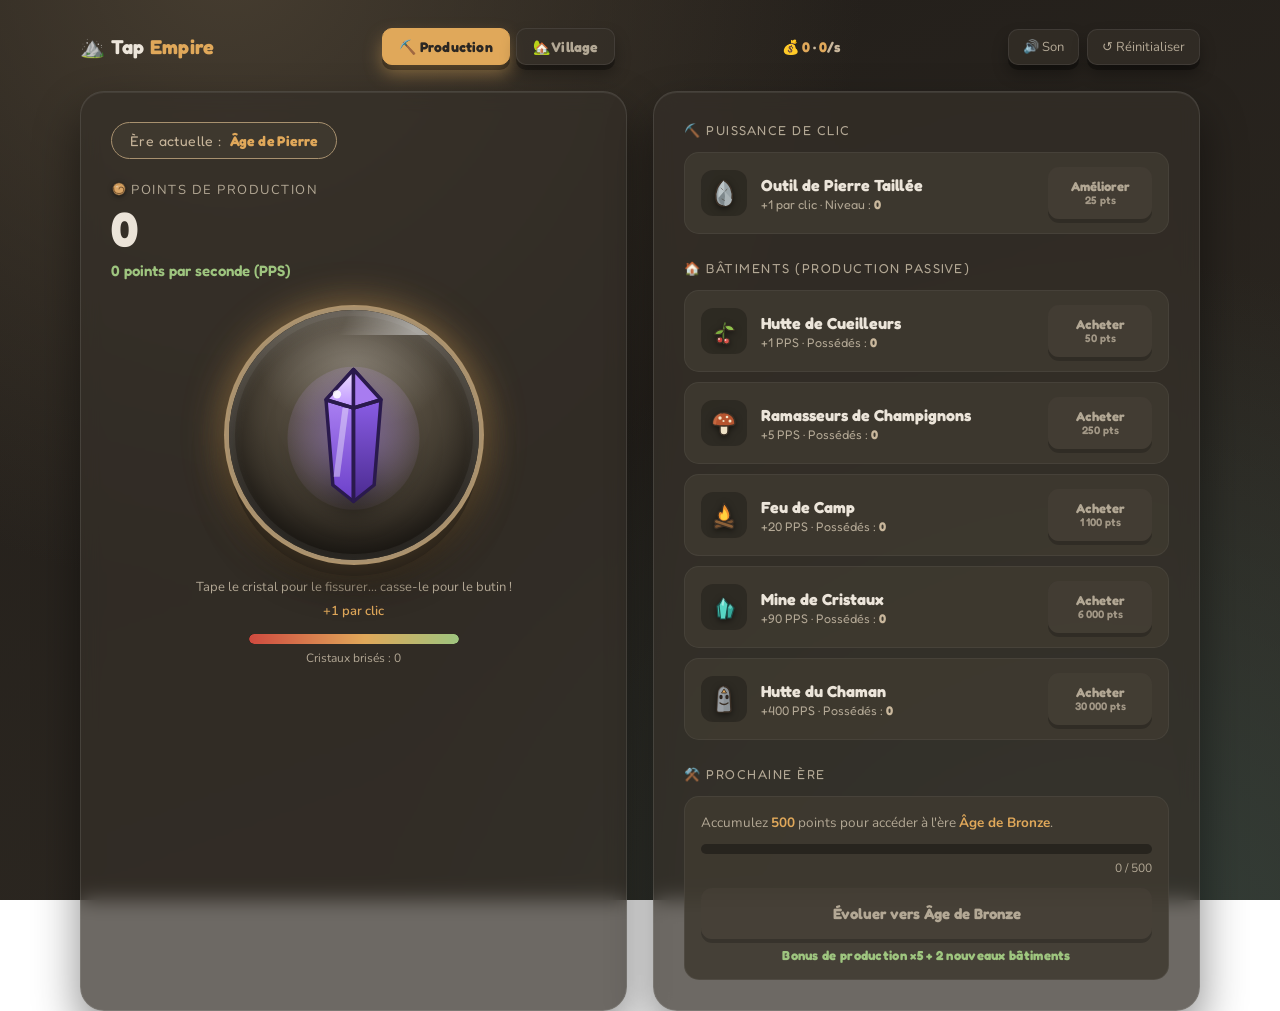
==== jeux/tap-empire/index.html @ 533423b5 "Site vitrine : 10 projets (jeux navigateur + Abysse)" ====
<!DOCTYPE html>
<html lang="fr">
<head>
<meta charset="UTF-8">
<meta name="viewport" content="width=device-width, initial-scale=1.0">
<link rel="preconnect" href="https://fonts.googleapis.com">
<link rel="preconnect" href="https://fonts.gstatic.com" crossorigin>
<link href="https://fonts.googleapis.com/css2?family=Fredoka:wght@400;500;600;700&family=Nunito:wght@400;600;700;800&display=swap" rel="stylesheet">
<title>Tap Empire — Clicker de Civilisation</title>
<style>
  :root {
    --bg:            #211d19;
    --bg2:           #2f2a23;
    --panel:         rgba(53, 48, 41, .72);
    --panel-solid:   #353029;
    --panel-light:   rgba(64, 58, 49, .85);
    --beige:         #c9b79c;
    --beige-dark:    #a8916f;
    --accent:        #e0a85a;
    --accent-hover:  #f1bd72;
    --accent-glow:   rgba(224, 168, 90, .45);
    --text:          #ece5da;
    --text-dim:      #b3a895;
    --good:          #9ec57f;
    --shadow:        rgba(0,0,0,.4);
  }

  * { box-sizing: border-box; margin: 0; padding: 0; }

  html, body { height: 100%; }

  body {
    font-family: 'Nunito', -apple-system, "Segoe UI", Roboto, Helvetica, Arial, sans-serif;
    background:
      radial-gradient(circle at 18% -5%, #3d362c 0%, transparent 45%),
      radial-gradient(circle at 85% 110%, #34403a 0%, transparent 50%),
      linear-gradient(160deg, var(--bg) 0%, var(--bg2) 100%);
    background-attachment: fixed;
    color: var(--text);
    min-height: 100vh;
    padding: 28px;
    -webkit-font-smoothing: antialiased;
    overflow-x: hidden;
    transition: background .7s ease;
  }

  /* Fond : poussières flottantes */
  .dust {
    position: fixed;
    inset: 0;
    pointer-events: none;
    z-index: 0;
    overflow: hidden;
  }
  .dust span {
    position: absolute;
    bottom: -10px;
    width: 4px; height: 4px;
    background: var(--beige);
    border-radius: 50%;
    opacity: .12;
    animation: rise linear infinite;
  }
  @keyframes rise {
    to { transform: translateY(-110vh) translateX(40px); opacity: 0; }
  }

  .container {
    position: relative;
    z-index: 1;
    max-width: 1120px;
    margin: 0 auto;
  }
  .cols {
    display: grid;
    grid-template-columns: 1fr 1fr;
    gap: 26px;
  }
  .view { display: none; }
  .view.active { display: block; animation: viewIn .35s ease; }
  @keyframes viewIn { from { opacity: 0; transform: translateY(6px); } to { opacity: 1; transform: translateY(0); } }

  .panel {
    background: var(--panel);
    backdrop-filter: blur(10px);
    -webkit-backdrop-filter: blur(10px);
    border: 1px solid rgba(255,255,255,.07);
    border-radius: 22px;
    padding: 30px;
    box-shadow: 0 18px 40px var(--shadow);
  }

  /* ---------- Colonne gauche ---------- */
  .era-badge {
    display: inline-flex;
    align-items: center;
    gap: 8px;
    background: var(--panel-light);
    color: var(--beige);
    font-size: 14px;
    letter-spacing: .4px;
    padding: 9px 18px;
    border-radius: 999px;
    border: 1px solid var(--beige-dark);
    margin-bottom: 22px;
  }
  .era-badge b { color: var(--accent); }

  .score-label {
    font-size: 13px;
    color: var(--text-dim);
    text-transform: uppercase;
    letter-spacing: 1.5px;
    margin-bottom: 4px;
  }
  .score {
    font-size: 48px;
    font-weight: 800;
    line-height: 1.05;
    background: linear-gradient(90deg, var(--text), var(--beige));
    -webkit-background-clip: text;
    background-clip: text;
    -webkit-text-fill-color: transparent;
    transition: transform .08s ease;
  }
  .score.bump { transform: scale(1.06); }
  .pps {
    margin-top: 8px;
    font-size: 15px;
    color: var(--good);
    font-weight: 600;
  }

  .click-zone {
    position: relative;
    display: flex;
    flex-direction: column;
    align-items: center;
    margin-top: 30px;
  }
  .click-btn {
    position: relative;
    background:
      radial-gradient(circle at 50% 32%, #4a4338, #2c2820 75%);
    border: 3px solid var(--beige-dark);
    border-radius: 50%;
    width: 250px;
    height: 250px;
    cursor: pointer;
    display: flex;
    align-items: center;
    justify-content: center;
    transition: transform .1s cubic-bezier(.34,1.56,.64,1), box-shadow .25s, border-color .25s;
    box-shadow: 0 0 0 0 var(--accent-glow), 0 14px 30px var(--shadow), inset 0 0 30px rgba(0,0,0,.45);
    user-select: none;
    -webkit-tap-highlight-color: transparent;
    overflow: visible;
  }
  /* anneau de lueur pulsé */
  .click-btn::after {
    content: "";
    position: absolute;
    inset: -3px;
    border-radius: 50%;
    box-shadow: 0 0 35px var(--accent-glow);
    opacity: .5;
    animation: pulse 2.6s ease-in-out infinite;
  }
  @keyframes pulse { 50% { opacity: .9; } }

  .click-btn img, .click-btn .fallback {
    width: 155px;
    height: 155px;
    pointer-events: none;
    filter: drop-shadow(0 6px 10px rgba(0,0,0,.55));
    transition: transform .1s ease;
  }
  .click-btn .fallback { font-size: 110px; display:flex; align-items:center; justify-content:center; }
  .click-btn:hover {
    transform: scale(1.05);
    border-color: var(--accent);
    box-shadow: 0 0 28px var(--accent-glow), 0 18px 36px var(--shadow), inset 0 0 30px rgba(0,0,0,.45);
  }
  .click-btn.clicked { animation: squish .18s ease; }
  @keyframes squish {
    0%   { transform: scale(.88); }
    60%  { transform: scale(1.04); }
    100% { transform: scale(1); }
  }

  .click-hint { margin-top: 18px; font-size: 13px; color: var(--text-dim); }
  .click-power-tag {
    margin-top: 6px;
    font-size: 13px;
    color: var(--accent);
    font-weight: 600;
  }

  /* +X flottant */
  .float {
    position: fixed;
    font-weight: 800;
    color: var(--accent);
    pointer-events: none;
    animation: floatUp .85s ease-out forwards;
    font-size: 24px;
    text-shadow: 0 2px 6px rgba(0,0,0,.6);
    z-index: 50;
  }
  @keyframes floatUp {
    0%   { opacity: 1; transform: translate(-50%, 0) scale(.8); }
    25%  { transform: translate(-50%, -14px) scale(1.15); }
    100% { opacity: 0; transform: translate(-50%, -70px) scale(1); }
  }

  /* particules */
  .particle {
    position: fixed;
    width: 9px; height: 9px;
    border-radius: 50%;
    background: var(--accent);
    pointer-events: none;
    z-index: 49;
    animation: burst .6s ease-out forwards;
  }
  @keyframes burst {
    to { opacity: 0; transform: translate(var(--dx), var(--dy)) scale(.3); }
  }

  /* ---------- Colonne droite ---------- */
  .section + .section { margin-top: 26px; }
  .section-title {
    display: flex; align-items: center; gap: 8px;
    font-size: 13px;
    text-transform: uppercase;
    letter-spacing: 1.5px;
    color: var(--text-dim);
    margin-bottom: 14px;
  }

  .building {
    display: flex;
    align-items: center;
    gap: 14px;
    background: var(--panel-light);
    border: 1px solid rgba(255,255,255,.05);
    border-radius: 15px;
    padding: 14px 16px;
    transition: transform .12s ease, border-color .2s, box-shadow .2s;
  }
  .building + .building { margin-top: 10px; }
  .building.affordable { border-color: var(--beige-dark); }
  .building.affordable:hover {
    transform: translateY(-2px);
    box-shadow: 0 8px 20px var(--shadow);
  }
  .b-icon {
    flex: 0 0 46px;
    width: 46px; height: 46px;
    display: flex; align-items: center; justify-content: center;
    font-size: 26px;
    background: rgba(0,0,0,.25);
    border-radius: 12px;
  }
  .b-icon img {
    width: 32px; height: 32px;
    object-fit: contain;
    filter: drop-shadow(0 2px 3px rgba(0,0,0,.5));
  }
  /* icône de monnaie à côté du libellé du score */
  .score-label img {
    width: 16px; height: 16px;
    vertical-align: -3px;
    margin-right: 4px;
    filter: drop-shadow(0 1px 2px rgba(0,0,0,.5));
  }
  .b-info { flex: 1 1 auto; min-width: 0; }
  .b-info h3 { font-size: 16px; margin-bottom: 2px; }
  .b-info p { font-size: 12.5px; color: var(--text-dim); }
  .b-info .owned { color: var(--beige); font-weight: 700; }

  .buy-btn, .evolve-btn {
    font-family: inherit;
    font-weight: 700;
    border: none;
    border-radius: 11px;
    cursor: pointer;
    transition: transform .1s ease, background .2s, opacity .2s, filter .2s;
    white-space: nowrap;
  }
  .buy-btn {
    flex: 0 0 auto;
    background: var(--accent);
    color: #2b2723;
    padding: 11px 16px;
    font-size: 13px;
    line-height: 1.25;
    text-align: center;
    min-width: 104px;
  }
  .buy-btn small { display:block; font-weight:600; opacity:.85; font-size:11px; }
  .buy-btn:hover:not(:disabled) { background: var(--accent-hover); transform: scale(1.06); }
  .buy-btn:active:not(:disabled) { transform: scale(.94); }

  .buy-btn:disabled, .evolve-btn:disabled {
    background: #46403799;
    color: var(--text-dim);
    cursor: not-allowed;
  }

  /* barre de progression vers l'ère suivante */
  .evolve-card {
    background: var(--panel-light);
    border: 1px solid rgba(255,255,255,.05);
    border-radius: 15px;
    padding: 16px;
  }
  .progress {
    height: 10px;
    background: rgba(0,0,0,.35);
    border-radius: 999px;
    overflow: hidden;
    margin: 12px 0 6px;
  }
  .progress-bar {
    height: 100%;
    width: 0%;
    background: linear-gradient(90deg, var(--beige-dark), var(--accent));
    border-radius: 999px;
    transition: width .25s ease;
  }
  .progress-text { font-size: 12px; color: var(--text-dim); text-align: right; }

  .evolve-btn {
    width: 100%;
    background: linear-gradient(135deg, var(--accent), var(--beige-dark));
    color: #2b2723;
    padding: 16px;
    font-size: 15px;
    margin-top: 12px;
  }
  .evolve-btn:hover:not(:disabled) { transform: scale(1.02); filter: brightness(1.1); }
  .evolve-btn:active:not(:disabled) { transform: scale(.98); }

  /* topbar avec contrôles */
  .topbar {
    margin-bottom: 26px;
    display: flex;
    justify-content: space-between;
    align-items: center;
    flex-wrap: wrap;
    gap: 12px;
  }
  .title { font-size: 20px; font-weight: 800; letter-spacing: .3px; }
  .title span { color: var(--accent); }
  .controls { display: flex; gap: 8px; }
  .ctrl {
    font-family: inherit;
    background: var(--panel);
    color: var(--text-dim);
    border: 1px solid rgba(255,255,255,.08);
    border-radius: 10px;
    padding: 8px 14px;
    font-size: 13px;
    cursor: pointer;
    transition: color .2s, border-color .2s, transform .1s;
  }
  .ctrl:hover { color: var(--text); border-color: var(--beige-dark); }
  .ctrl:active { transform: scale(.95); }

  /* Onglets de navigation + barre de ressources */
  .tabs { display: flex; gap: 6px; }
  .tab {
    font-family: inherit; font-weight: 700; font-size: 14px;
    background: var(--panel); color: var(--text-dim);
    border: 1px solid rgba(255,255,255,.08); border-radius: 10px;
    padding: 9px 16px; cursor: pointer;
    transition: color .2s, background .2s, border-color .2s, transform .1s;
  }
  .tab:hover { color: var(--text); border-color: var(--beige-dark); }
  .tab:active { transform: scale(.96); }
  .tab.active { background: var(--accent); color: #2b2723; border-color: var(--accent); }
  .resourcebar { font-weight: 700; color: var(--beige); font-size: 14px; }
  .resourcebar span { color: var(--accent); }

  /* Toast */
  .toast {
    position: fixed;
    bottom: 30px;
    left: 50%;
    transform: translateX(-50%) translateY(20px);
    background: var(--good);
    color: #1d2416;
    font-weight: 700;
    padding: 16px 26px;
    border-radius: 14px;
    box-shadow: 0 14px 34px var(--shadow);
    opacity: 0;
    pointer-events: none;
    transition: opacity .3s, transform .3s;
    max-width: 90%;
    text-align: center;
    z-index: 100;
  }
  .toast.show { opacity: 1; transform: translateX(-50%) translateY(0); }

  /* bonus d'ère */
  .era-mult {
    margin-top: 6px;
    font-size: 13px;
    font-weight: 700;
    color: var(--accent);
    letter-spacing: .3px;
  }

  /* flash plein écran lors d'une évolution */
  .era-flash {
    position: fixed; inset: 0;
    background: radial-gradient(circle, var(--accent-glow) 0%, transparent 70%);
    pointer-events: none; z-index: 90; opacity: 0;
    animation: eraFlash 1.1s ease-out forwards;
  }
  @keyframes eraFlash { 0% { opacity: .95; } 100% { opacity: 0; } }

  /* apparition d'un bâtiment fraîchement débloqué */
  @keyframes unlockIn {
    0%   { opacity: 0; transform: translateY(10px) scale(.96); }
    100% { opacity: 1; transform: translateY(0) scale(1); }
  }
  .building.just-unlocked { animation: unlockIn .5s ease both; }

  /* lueur transmise au bouton central pendant l'évolution */
  .click-btn.evolving { animation: evolvePop .8s ease; }
  @keyframes evolvePop {
    0% { transform: scale(1); }
    40% { transform: scale(1.18); }
    100% { transform: scale(1); }
  }

  .evolve-apex {
    text-align: center;
    font-weight: 700;
    color: var(--accent);
    padding: 6px 0;
  }

  /* Héros & Force */
  .force-line {
    margin-top: 4px;
    font-size: 13px;
    font-weight: 700;
    color: #e08a6a;
    letter-spacing: .3px;
  }
  .building.recruited {
    border-color: var(--good);
    background: rgba(150,190,115,.14);
  }
  .b-icon img.hero-portrait { width: 40px; height: 40px; border-radius: 50%; }
  .hero-force { color: var(--accent); font-weight: 700; }
  .buy-btn.done {
    background: var(--good);
    color: #1d2416;
    cursor: default;
    min-width: 104px;
  }
  .buy-btn.done:hover { transform: none; filter: none; }

  /* Pillage / Raids */
  .raid-card {
    background: var(--panel-light);
    border: 1px solid rgba(255,255,255,.05);
    border-radius: 15px;
    padding: 16px;
  }
  .raid-force { font-size: 13px; color: var(--text-dim); margin-bottom: 10px; }
  .raid-force b { color: #e08a6a; }
  .raid-hint { font-size: 12px; color: #e8b; margin-bottom: 10px; }
  .raid-name { font-size: 16px; font-weight: 700; margin-bottom: 8px; }
  .raid-stats { display: flex; gap: 18px; flex-wrap: wrap; font-size: 13px; color: var(--text-dim); margin-bottom: 8px; }
  .raid-stats b { color: var(--beige); }
  .raid-chance { font-size: 13px; color: var(--text-dim); }
  .raid-chance b { color: var(--accent); }
  .raid-bar { height: 8px; background: rgba(0,0,0,.35); border-radius: 999px; overflow: hidden; margin: 6px 0 12px; }
  .raid-bar div { height: 100%; background: linear-gradient(90deg,#cf4a3f,#e0a85a,#9ec57f); border-radius: 999px; transition: width .25s; }
  .raid-actions { display: flex; gap: 8px; }
  .raid-btn {
    font-family: inherit; font-weight: 700; border: none; border-radius: 11px;
    cursor: pointer; padding: 12px 16px; font-size: 14px;
    transition: transform .1s, filter .2s, background .2s;
  }
  .raid-btn.search { width: 100%; background: linear-gradient(135deg,#cf4a3f,#a8916f); color: #2b2723; }
  .raid-btn.attack { flex: 1; background: #cf4a3f; color: #fff; }
  #raid-skip { background: var(--panel); color: var(--text-dim); border: 1px solid rgba(255,255,255,.1); }
  .raid-btn:hover:not(:disabled) { filter: brightness(1.1); transform: scale(1.03); }
  .raid-btn:active:not(:disabled) { transform: scale(.96); }
  .raid-btn:disabled { background: #46403799; color: var(--text-dim); cursor: not-allowed; }
  .raid-result { margin-top: 12px; font-size: 13px; font-weight: 600; padding: 10px; border-radius: 10px; text-align: center; }
  .raid-result.win { background: rgba(150,190,115,.18); color: var(--good); }
  .raid-result.lose { background: rgba(207,74,63,.18); color: #e8918a; }
  .raid-tally { margin-top: 10px; font-size: 12px; color: var(--text-dim); text-align: center; }
  .raid-card.shake { animation: shake .4s; }
  @keyframes shake {
    0%,100% { transform: translateX(0); }
    20% { transform: translateX(-7px); } 40% { transform: translateX(7px); }
    60% { transform: translateX(-4px); } 80% { transform: translateX(4px); }
  }

  /* Scène de survol (nuages → village) */
  .raid-scene {
    position: relative;
    height: 150px;
    border-radius: 12px;
    overflow: hidden;
    margin-bottom: 12px;
    background: linear-gradient(180deg, #6b8fae 0%, #a9c6da 55%, #d3c79a 100%);
  }
  .village-art {
    position: absolute; left: 50%; bottom: 4px; width: 200px;
    transform: translateX(-50%) scale(.6); opacity: 0;
    transition: transform .6s cubic-bezier(.34,1.56,.64,1), opacity .5s;
  }
  .village-art svg { width: 100%; height: auto; display: block; }
  .raid-scene.revealed .village-art { opacity: 1; transform: translateX(-50%) scale(1); }

  .puff {
    position: absolute; background: #fdfdff; border-radius: 50%; filter: blur(1px);
    box-shadow: 26px 10px 0 -3px #fdfdff, -26px 10px 0 -3px #fdfdff, 0 14px 0 -1px #fdfdff;
    transition: opacity .6s ease, transform .8s ease;
  }
  .p1 { width: 60px; height: 60px; left: 4%;  top: 22%; }
  .p2 { width: 84px; height: 84px; left: 30%; top: 6%; }
  .p3 { width: 70px; height: 70px; left: 58%; top: 26%; }
  .p4 { width: 54px; height: 54px; left: 80%; top: 14%; }
  .p5 { width: 92px; height: 92px; left: 44%; top: 42%; }
  .raid-scene.revealed .puff { opacity: 0; transform: translateY(-28px); }
  .raid-scene.scanning .puff { animation: drift 1.3s linear; opacity: 1; }
  @keyframes drift { 0% { transform: translateX(70px); } 100% { transform: translateX(-70px); } }

  .scene-label {
    position: absolute; inset: 0; display: flex; align-items: center; justify-content: center;
    color: #2b2723; font-weight: 700; font-size: 15px; text-shadow: 0 1px 3px rgba(255,255,255,.5);
    pointer-events: none;
  }

  /* Mon Village */
  .village-scene {
    position: relative; height: 190px; border-radius: 12px; overflow: hidden; margin-bottom: 12px;
    background: radial-gradient(circle at 50% 30%, #cfe3ef 0%, #a9c6da 55%, #8fb3cf 100%);
  }
  .village-scene svg { width: 100%; height: 100%; display: block; }
  .village-stats { font-size: 13px; color: var(--text-dim); display: flex; flex-direction: column; gap: 4px; margin-bottom: 10px; }
  .village-stats b { color: var(--beige); }
  #vh-def { color: #9ab7d6; }
  .garrison { display: flex; flex-wrap: wrap; gap: 6px; margin-bottom: 12px; min-height: 36px; align-items: center; }
  .garrison .troop { width: 34px; height: 34px; border-radius: 50%; border: 2px solid var(--beige-dark); background: rgba(0,0,0,.2); }
  .garrison-empty { font-size: 12px; color: var(--text-dim); }
  .vh-btn { width: 100%; }

  /* Village vivant & interactif */
  .v-build { cursor: pointer; }
  .v-build:hover { filter: brightness(1.08); }
  .v-th { animation: vBob 3.2s ease-in-out infinite; }
  @keyframes vBob { 0%,100% { transform: translateY(0); } 50% { transform: translateY(-2px); } }
  .v-build.tapped { animation: vTap .34s ease; }
  @keyframes vTap { 0% { transform: translateY(0); } 40% { transform: translateY(-9px); } 100% { transform: translateY(0); } }
  .v-cloud { animation: vDrift linear infinite; }
  @keyframes vDrift { from { transform: translateX(-55px); } to { transform: translateX(315px); } }
  .v-smoke { animation: vSmoke 2.6s ease-out infinite; }
  @keyframes vSmoke { 0% { opacity: .55; transform: translateY(0); } 100% { opacity: 0; transform: translateY(-30px); } }
  .v-villager { animation: vWalk linear infinite; }
  @keyframes vWalk { 0% { transform: translateX(-16px); } 50% { transform: translateX(16px); } 100% { transform: translateX(-16px); } }

  /* ====================== Habillage moderne ====================== */
  :root { --font-head: 'Fredoka', 'Segoe UI', sans-serif; }
  .title, .score, .section-title, .b-info h3, .era-badge, .pps, .era-mult,
  .buy-btn, .evolve-btn, .raid-btn, .tab, .resourcebar, .raid-name,
  .force-line, .village-stats, .b-info p { font-family: var(--font-head); }

  body {
    background:
      radial-gradient(circle at 18% -5%, #463d30 0%, transparent 45%),
      radial-gradient(circle at 85% 110%, #34403a 0%, transparent 50%),
      linear-gradient(160deg, var(--bg) 0%, var(--bg2) 100%);
    background-attachment: fixed;
  }

  .panel {
    border-radius: 24px;
    border-color: rgba(255,255,255,.10);
    box-shadow: 0 22px 46px rgba(0,0,0,.46), inset 0 1px 0 rgba(255,255,255,.07);
  }

  /* Boutons 3D (s'enfoncent au clic) */
  .buy-btn, .evolve-btn, .raid-btn, .tab, .ctrl {
    box-shadow: 0 5px 0 rgba(0,0,0,.30), 0 9px 16px rgba(0,0,0,.30);
  }
  .buy-btn:active:not(:disabled), .evolve-btn:active:not(:disabled),
  .raid-btn:active:not(:disabled), .tab:active, .ctrl:active {
    transform: translateY(4px) !important;
    box-shadow: 0 1px 0 rgba(0,0,0,.30), 0 3px 7px rgba(0,0,0,.3);
  }
  .buy-btn:disabled, .evolve-btn:disabled {
    box-shadow: 0 4px 0 rgba(0,0,0,.20);
  }
  .tab.active { box-shadow: 0 5px 0 rgba(0,0,0,.32), 0 9px 18px var(--accent-glow); }
  .vh-btn { box-shadow: 0 5px 0 rgba(0,0,0,.30), 0 9px 16px rgba(0,0,0,.30); }

  /* Gros bouton minerai : relief + brillance vitrée */
  .click-btn {
    border-width: 4px;
    box-shadow: 0 0 0 0 var(--accent-glow), 0 18px 36px rgba(0,0,0,.5),
                inset 0 6px 16px rgba(255,255,255,.10), inset 0 -12px 24px rgba(0,0,0,.55);
  }
  .click-btn::before {
    content: ""; position: absolute; left: 16%; top: 9%; width: 46%; height: 30%;
    border-radius: 50%; pointer-events: none; z-index: 1;
    background: radial-gradient(ellipse at center, rgba(255,255,255,.40), transparent 72%);
  }

  /* Onglet actif : effet "pilule" lumineuse */
  .tab { letter-spacing: .2px; }
  .score { letter-spacing: .5px; }

  /* ============ Gros bouton minerai : 3D brillant ============ */
  .click-btn {
    width: 250px; height: 250px;
    border: none;
    background:
      radial-gradient(ellipse 62% 42% at 50% 22%, rgba(255,255,255,.20), transparent 62%),
      radial-gradient(circle at 50% 32%, #6d6353 0%, #423b30 52%, #2a241d 100%);
    box-shadow:
      inset 0 0 0 6px rgba(255,255,255,.05),
      inset 0 7px 16px rgba(255,255,255,.16),
      inset 0 -20px 38px rgba(0,0,0,.62),
      0 0 0 5px var(--beige-dark),
      0 16px 0 #221d17,
      0 24px 32px rgba(0,0,0,.55),
      0 0 46px var(--accent-glow);
    transition: transform .14s cubic-bezier(.34,1.56,.64,1), box-shadow .25s, filter .2s;
  }
  .click-btn:hover {
    transform: scale(1.04);
    filter: brightness(1.07);
    box-shadow:
      inset 0 0 0 6px rgba(255,255,255,.07),
      inset 0 7px 16px rgba(255,255,255,.18),
      inset 0 -20px 38px rgba(0,0,0,.6),
      0 0 0 5px var(--accent),
      0 16px 0 #221d17,
      0 26px 38px rgba(0,0,0,.55),
      0 0 60px var(--accent-glow);
  }
  .click-btn:active {
    box-shadow:
      inset 0 0 0 6px rgba(255,255,255,.05),
      inset 0 5px 12px rgba(255,255,255,.12),
      inset 0 -10px 22px rgba(0,0,0,.6),
      0 0 0 5px var(--beige-dark),
      0 5px 0 #221d17,
      0 8px 14px rgba(0,0,0,.5),
      0 0 34px var(--accent-glow);
  }
  .click-btn img, .click-btn .fallback {
    width: 165px; height: 165px;
    position: relative; z-index: 2;
    filter: drop-shadow(0 10px 12px rgba(0,0,0,.55));
    animation: gemFloat 3.2s ease-in-out infinite;
  }
  @keyframes gemFloat { 0%,100% { transform: translateY(0); } 50% { transform: translateY(-7px); } }
  .click-btn.clicked { animation: squish .28s ease; }
  @keyframes squish {
    0%   { transform: translateY(11px) scale(.97); }
    55%  { transform: translateY(-4px) scale(1.03); }
    100% { transform: translateY(0) scale(1); }
  }
  .click-btn::before {
    content: ""; position: absolute; inset: 0; width: 100%; height: 100%;
    border-radius: 50%; z-index: 3; pointer-events: none;
    background: linear-gradient(115deg, transparent 41%, rgba(255,255,255,.45) 49%, rgba(255,255,255,.45) 51%, transparent 59%);
    background-size: 250% 250%; background-position: 160% 160%;
    animation: glint 5s ease-in-out infinite;
  }
  @keyframes glint { 0%, 62% { background-position: 160% 160%; } 100% { background-position: -60% -60%; } }

  /* Cristal cassable (fissures, barre, éclatement) */
  .cracks {
    position: absolute; top: 50%; left: 50%; margin: -75px 0 0 -75px;
    width: 150px; height: 150px; pointer-events: none; z-index: 2;
    animation: gemFloat 3.2s ease-in-out infinite;
  }
  .cracks path { fill: none; stroke: #1f1430; stroke-width: 2.6; stroke-linecap: round; stroke-linejoin: round; }
  .cracks g { opacity: 0; transition: opacity .15s; }
  .cracks.s1 .c1,
  .cracks.s2 .c1, .cracks.s2 .c2,
  .cracks.s3 .c1, .cracks.s3 .c2, .cracks.s3 .c3 { opacity: .92; }

  .crystal-bar {
    width: 210px; max-width: 78%; height: 10px; margin-top: 14px;
    background: rgba(0,0,0,.4); border-radius: 999px; overflow: hidden;
    box-shadow: inset 0 1px 3px rgba(0,0,0,.55);
  }
  .crystal-fill {
    height: 100%; width: 100%; border-radius: 999px;
    background: linear-gradient(90deg, #cf4a3f, #e0a85a 55%, #9ec57f);
    transition: width .12s ease;
  }
  .crystal-info { margin-top: 6px; font-size: 12px; color: var(--text-dim); }
  .click-btn.shatter { animation: shatter .42s ease; }
  @keyframes shatter {
    0% { transform: scale(1); } 22% { transform: scale(1.14); }
    55% { transform: scale(.97); } 100% { transform: scale(1); }
  }

  @media (max-width: 780px) {
    .cols { grid-template-columns: 1fr; }
    .topbar { gap: 8px; }
    .score { font-size: 40px; }
    .click-btn { width: 210px; height: 210px; }
    .click-btn img, .click-btn .fallback { width: 125px; height: 125px; font-size: 90px; }
  }
</style>
</head>
<body>
  <div class="dust" id="dust"></div>

  <div class="container">

    <!-- Barre supérieure -->
    <div class="topbar">
      <div class="title">⛰️ Tap <span>Empire</span></div>
      <div class="tabs">
        <button class="tab active" data-view="prod">⛏️ Production</button>
        <button class="tab" data-view="village">🏡 Village</button>
      </div>
      <div class="resourcebar">💰 <span id="top-score">0</span> &middot; <span id="top-pps">0</span>/s</div>
      <div class="controls">
        <button class="ctrl" id="sound-toggle">🔊 Son</button>
        <button class="ctrl" id="reset-btn">↺ Réinitialiser</button>
      </div>
    </div>

    <!-- ===================== VUE PRODUCTION ===================== -->
    <div class="view active" id="view-prod">
    <div class="cols">

    <!-- ===== Colonne gauche : Action ===== -->
    <div class="panel">
      <span class="era-badge">Ère actuelle : <b id="era-name">Âge de Pierre</b></span>

      <div class="score-label"><img src="data:image/svg+xml,%3Csvg%20xmlns%3D%22http%3A%2F%2Fwww.w3.org%2F2000%2Fsvg%22%20viewBox%3D%220%200%2064%2064%22%3E%20%3Ccircle%20cx%3D%2232%22%20cy%3D%2232%22%20r%3D%2225%22%20fill%3D%22%23d9a566%22%20stroke%3D%22%233a2f25%22%20stroke-width%3D%223%22%2F%3E%20%3Ccircle%20cx%3D%2232%22%20cy%3D%2232%22%20r%3D%2219%22%20fill%3D%22none%22%20stroke%3D%22%23b5803f%22%20stroke-width%3D%222.5%22%20opacity%3D%220.7%22%2F%3E%20%3Cpath%20d%3D%22M32%2032%20q0%20-8%208%20-8%20q11%200%2011%2011%20q0%2015%20-19%2015%20q-22%200%20-22%20-22%22%20fill%3D%22none%22%20stroke%3D%22%236b4a2a%22%20stroke-width%3D%223.4%22%20stroke-linecap%3D%22round%22%2F%3E%20%3Cellipse%20cx%3D%2224%22%20cy%3D%2222%22%20rx%3D%226%22%20ry%3D%223.5%22%20fill%3D%22%23ffffff%22%20opacity%3D%220.3%22%2F%3E%20%3C%2Fsvg%3E" alt="" onerror="this.style.display='none'">Points de Production</div>
      <div class="score" id="score">0</div>
      <div class="pps" id="pps">0 points par seconde (PPS)</div>
      <div class="era-mult" id="era-mult"></div>
      <div class="force-line" id="force-line"></div>

      <div class="click-zone">
        <div class="click-btn" id="clicker">
          <img src="data:image/svg+xml,%3Csvg%20xmlns%3D%22http%3A%2F%2Fwww.w3.org%2F2000%2Fsvg%22%20viewBox%3D%220%200%20120%20120%22%3E%20%3Cdefs%3E%20%3ClinearGradient%20id%3D%22gL%22%20x1%3D%220%22%20y1%3D%220%22%20x2%3D%220%22%20y2%3D%221%22%3E%20%3Cstop%20offset%3D%220%22%20stop-color%3D%22%23bd93ff%22%2F%3E%3Cstop%20offset%3D%221%22%20stop-color%3D%22%236b3fc9%22%2F%3E%20%3C%2FlinearGradient%3E%20%3ClinearGradient%20id%3D%22gR%22%20x1%3D%220%22%20y1%3D%220%22%20x2%3D%220%22%20y2%3D%221%22%3E%20%3Cstop%20offset%3D%220%22%20stop-color%3D%22%239d6cff%22%2F%3E%3Cstop%20offset%3D%221%22%20stop-color%3D%22%234a2a8f%22%2F%3E%20%3C%2FlinearGradient%3E%20%3ClinearGradient%20id%3D%22gT%22%20x1%3D%220%22%20y1%3D%220%22%20x2%3D%220%22%20y2%3D%221%22%3E%20%3Cstop%20offset%3D%220%22%20stop-color%3D%22%23efe1ff%22%2F%3E%3Cstop%20offset%3D%221%22%20stop-color%3D%22%23bd93ff%22%2F%3E%20%3C%2FlinearGradient%3E%20%3CradialGradient%20id%3D%22glow%22%20cx%3D%220.5%22%20cy%3D%220.45%22%20r%3D%220.6%22%3E%20%3Cstop%20offset%3D%220%22%20stop-color%3D%22%23cba6ff%22%20stop-opacity%3D%220.6%22%2F%3E%20%3Cstop%20offset%3D%221%22%20stop-color%3D%22%23cba6ff%22%20stop-opacity%3D%220%22%2F%3E%20%3C%2FradialGradient%3E%20%3C%2Fdefs%3E%20%3Cellipse%20cx%3D%2260%22%20cy%3D%2262%22%20rx%3D%2248%22%20ry%3D%2252%22%20fill%3D%22url(%23glow)%22%2F%3E%20%3Cg%20stroke%3D%22%232a1a4d%22%20stroke-width%3D%222.5%22%20stroke-linejoin%3D%22round%22%3E%20%3Cpolygon%20points%3D%2260%2C12%2040%2C34%2045%2C96%2060%2C108%22%20fill%3D%22url(%23gL)%22%2F%3E%20%3Cpolygon%20points%3D%2260%2C12%2080%2C34%2075%2C96%2060%2C108%22%20fill%3D%22url(%23gR)%22%2F%3E%20%3Cpolygon%20points%3D%2260%2C12%2040%2C34%2060%2C40%22%20fill%3D%22url(%23gT)%22%2F%3E%20%3Cpolygon%20points%3D%2260%2C12%2080%2C34%2060%2C40%22%20fill%3D%22%23a87cf0%22%2F%3E%20%3Cpolyline%20points%3D%2240%2C34%2060%2C40%2080%2C34%22%20fill%3D%22none%22%2F%3E%20%3Cpolyline%20points%3D%2260%2C40%2060%2C108%22%20fill%3D%22none%22%2F%3E%20%3C%2Fg%3E%20%3Cpolygon%20points%3D%2252%2C40%2056.5%2C40%2050%2C90%2045.5%2C90%22%20fill%3D%22%23ffffff%22%20opacity%3D%220.38%22%2F%3E%20%3Ccircle%20cx%3D%2248%22%20cy%3D%2230%22%20r%3D%223%22%20fill%3D%22%23ffffff%22%20opacity%3D%220.85%22%2F%3E%20%3C%2Fsvg%3E" alt="Minerai"
               onerror="this.outerHTML='<div class=&quot;fallback&quot;>💎</div>';">
          <svg class="cracks" id="cracks" viewBox="0 0 120 120" xmlns="http://www.w3.org/2000/svg">
            <g class="c1"><path d="M60 60 L65 42 L60 26"/><path d="M60 60 L76 64 L90 58"/></g>
            <g class="c2"><path d="M60 60 L46 52 L32 56"/><path d="M60 60 L56 78 L63 94"/></g>
            <g class="c3"><path d="M60 60 L73 76 L71 92"/><path d="M60 60 L41 67 L26 73"/><path d="M60 60 L49 41 L37 33"/></g>
          </svg>
        </div>
        <div class="click-hint">Tape le cristal pour le fissurer… casse-le pour le butin !</div>
        <div class="click-power-tag" id="click-power-tag">+1 par clic</div>
        <div class="crystal-bar"><div class="crystal-fill" id="crystal-fill"></div></div>
        <div class="crystal-info" id="crystal-info">Cristaux brisés : 0</div>
      </div>
    </div>

    <!-- ===== Colonne droite : Production ===== -->
    <div class="panel">

      <div class="section">
        <div class="section-title">⛏️ Puissance de clic</div>
        <div class="building" id="b-pick">
          <div class="b-icon"><img src="data:image/svg+xml,%3Csvg%20xmlns%3D%22http%3A%2F%2Fwww.w3.org%2F2000%2Fsvg%22%20viewBox%3D%220%200%2064%2064%22%3E%20%3Cpath%20d%3D%22M32%207%20C20%2013%2013%2030%2016%2045%20C18%2055%2026%2058%2032%2058%20C38%2058%2046%2055%2048%2045%20C51%2030%2044%2013%2032%207%20Z%22%20fill%3D%22%239aa4a8%22%20stroke%3D%22%233a2f25%22%20stroke-width%3D%223%22%20stroke-linejoin%3D%22round%22%2F%3E%20%3Cpath%20d%3D%22M32%207%20C24%2013%2019%2028%2021%2042%20L33%2028%20Z%22%20fill%3D%22%23bcc5c8%22%2F%3E%20%3Cpath%20d%3D%22M33%2028%20L21%2042%20C23%2052%2027%2056%2032%2057%20L34%2038%20Z%22%20fill%3D%22%237e888c%22%2F%3E%20%3Cpath%20d%3D%22M33%2028%20L48%2045%20C46%2055%2039%2058%2033%2058%20L34%2038%20Z%22%20fill%3D%22%23aab3b6%22%2F%3E%20%3Cg%20stroke%3D%22%233a2f25%22%20stroke-width%3D%221.6%22%20stroke-linecap%3D%22round%22%20opacity%3D%220.55%22%20fill%3D%22none%22%3E%20%3Cpath%20d%3D%22M26%2022%20l4%204%22%2F%3E%3Cpath%20d%3D%22M38%2024%20l-3%204%22%2F%3E%3Cpath%20d%3D%22M28%2044%20l5%203%22%2F%3E%20%3C%2Fg%3E%20%3C%2Fsvg%3E" alt="" onerror="this.outerHTML='⛏️'"></div>
          <div class="b-info">
            <h3>Outil de Pierre Taillée</h3>
            <p>+1 par clic &middot; Niveau : <span class="owned" id="pick-count">0</span></p>
          </div>
          <button class="buy-btn" id="buy-pick">
            Améliorer<small id="pick-cost">25 pts</small>
          </button>
        </div>
      </div>

      <div class="section">
        <div class="section-title">🏠 Bâtiments (production passive)</div>
        <div id="buildings"></div>
      </div>

      <div class="section">
        <div class="section-title">⚒️ Prochaine Ère</div>
        <div class="evolve-card" id="evolve-card">
          <p style="font-size:13.5px;color:var(--text-dim);" id="evolve-desc">
            Accumulez <b style="color:var(--accent)" id="evolve-cost">500</b> points pour accéder à l'ère
            <b style="color:var(--accent)" id="evolve-next-name">Âge de Bronze</b>.
          </p>
          <div class="progress"><div class="progress-bar" id="evolve-progress"></div></div>
          <div class="progress-text" id="evolve-progress-text">0 / 500</div>
          <button class="evolve-btn" id="evolve-btn" disabled>Évoluer vers l'Âge de Bronze</button>
          <div class="era-mult" id="evolve-bonus" style="text-align:center;color:var(--good);margin-top:8px;"></div>
        </div>
      </div>

    </div>
    </div>
    </div>

    <!-- ===================== VUE VILLAGE ===================== -->
    <div class="view" id="view-village">
    <div class="cols">

      <!-- Colonne gauche : la base -->
      <div class="panel">
        <div class="section">
          <div class="section-title">🏡 Mon Village</div>
          <div class="village-scene" id="village-scene"></div>
          <div class="village-stats">
            <div>🏛️ Niveau du village : <b id="vh-level">1</b></div>
            <div>🛡️ Défense : <b id="vh-def">0</b></div>
            <div>⚔️ Troupes : <b id="vh-troops">0</b> héros &middot; 💪 Force <b id="vh-force">0</b></div>
          </div>
          <div class="garrison" id="garrison"></div>
          <button class="buy-btn vh-btn" id="vh-upgrade">Améliorer le village<small id="vh-cost">—</small></button>
        </div>
      </div>

      <!-- Colonne droite : troupes & guerre -->
      <div class="panel">
        <div class="section">
          <div class="section-title">🦸 Héros (tes troupes)</div>
          <div id="heroes"></div>
        </div>
        <div class="section">
          <div class="section-title">⚔️ Pillage de villages</div>
          <div class="raid-card" id="raid-card"></div>
        </div>
      </div>

    </div>
    </div>
  </div>

  <div class="toast" id="toast"></div>

<script>
  // ===================== Données du jeu =====================
  // Chaque ère : nom, minerai central, palette d'ambiance et bonus de production global.
  const ERAS = [
    { name: 'Âge de Pierre',    central: 'data:image/svg+xml,%3Csvg%20xmlns%3D%22http%3A%2F%2Fwww.w3.org%2F2000%2Fsvg%22%20viewBox%3D%220%200%20120%20120%22%3E%20%3Cdefs%3E%20%3ClinearGradient%20id%3D%22gL%22%20x1%3D%220%22%20y1%3D%220%22%20x2%3D%220%22%20y2%3D%221%22%3E%20%3Cstop%20offset%3D%220%22%20stop-color%3D%22%23bd93ff%22%2F%3E%3Cstop%20offset%3D%221%22%20stop-color%3D%22%236b3fc9%22%2F%3E%20%3C%2FlinearGradient%3E%20%3ClinearGradient%20id%3D%22gR%22%20x1%3D%220%22%20y1%3D%220%22%20x2%3D%220%22%20y2%3D%221%22%3E%20%3Cstop%20offset%3D%220%22%20stop-color%3D%22%239d6cff%22%2F%3E%3Cstop%20offset%3D%221%22%20stop-color%3D%22%234a2a8f%22%2F%3E%20%3C%2FlinearGradient%3E%20%3ClinearGradient%20id%3D%22gT%22%20x1%3D%220%22%20y1%3D%220%22%20x2%3D%220%22%20y2%3D%221%22%3E%20%3Cstop%20offset%3D%220%22%20stop-color%3D%22%23efe1ff%22%2F%3E%3Cstop%20offset%3D%221%22%20stop-color%3D%22%23bd93ff%22%2F%3E%20%3C%2FlinearGradient%3E%20%3CradialGradient%20id%3D%22glow%22%20cx%3D%220.5%22%20cy%3D%220.45%22%20r%3D%220.6%22%3E%20%3Cstop%20offset%3D%220%22%20stop-color%3D%22%23cba6ff%22%20stop-opacity%3D%220.6%22%2F%3E%20%3Cstop%20offset%3D%221%22%20stop-color%3D%22%23cba6ff%22%20stop-opacity%3D%220%22%2F%3E%20%3C%2FradialGradient%3E%20%3C%2Fdefs%3E%20%3Cellipse%20cx%3D%2260%22%20cy%3D%2262%22%20rx%3D%2248%22%20ry%3D%2252%22%20fill%3D%22url(%23glow)%22%2F%3E%20%3Cg%20stroke%3D%22%232a1a4d%22%20stroke-width%3D%222.5%22%20stroke-linejoin%3D%22round%22%3E%20%3Cpolygon%20points%3D%2260%2C12%2040%2C34%2045%2C96%2060%2C108%22%20fill%3D%22url(%23gL)%22%2F%3E%20%3Cpolygon%20points%3D%2260%2C12%2080%2C34%2075%2C96%2060%2C108%22%20fill%3D%22url(%23gR)%22%2F%3E%20%3Cpolygon%20points%3D%2260%2C12%2040%2C34%2060%2C40%22%20fill%3D%22url(%23gT)%22%2F%3E%20%3Cpolygon%20points%3D%2260%2C12%2080%2C34%2060%2C40%22%20fill%3D%22%23a87cf0%22%2F%3E%20%3Cpolyline%20points%3D%2240%2C34%2060%2C40%2080%2C34%22%20fill%3D%22none%22%2F%3E%20%3Cpolyline%20points%3D%2260%2C40%2060%2C108%22%20fill%3D%22none%22%2F%3E%20%3C%2Fg%3E%20%3Cpolygon%20points%3D%2252%2C40%2056.5%2C40%2050%2C90%2045.5%2C90%22%20fill%3D%22%23ffffff%22%20opacity%3D%220.38%22%2F%3E%20%3Ccircle%20cx%3D%2248%22%20cy%3D%2230%22%20r%3D%223%22%20fill%3D%22%23ffffff%22%20opacity%3D%220.85%22%2F%3E%20%3C%2Fsvg%3E',    fb: '💎', mult: 1,
      accent:'#e0a85a', accentHover:'#f1bd72', glow:'rgba(224,168,90,.45)', beige:'#c9b79c', beigeDark:'#a8916f', bg:'#211d19', bg2:'#2f2a23' },
    { name: 'Âge de Bronze',    central: 'data:image/svg+xml,%3Csvg%20xmlns%3D%22http%3A%2F%2Fwww.w3.org%2F2000%2Fsvg%22%20viewBox%3D%220%200%20120%20120%22%3E%20%3Cdefs%3E%20%3ClinearGradient%20id%3D%22bz%22%20x1%3D%220%22%20y1%3D%220%22%20x2%3D%220%22%20y2%3D%221%22%3E%20%3Cstop%20offset%3D%220%22%20stop-color%3D%22%23e8b072%22%2F%3E%3Cstop%20offset%3D%221%22%20stop-color%3D%22%238c5a28%22%2F%3E%20%3C%2FlinearGradient%3E%20%3CradialGradient%20id%3D%22bzglow%22%20cx%3D%220.5%22%20cy%3D%220.55%22%20r%3D%220.6%22%3E%20%3Cstop%20offset%3D%220%22%20stop-color%3D%22%23e8b072%22%20stop-opacity%3D%220.5%22%2F%3E%20%3Cstop%20offset%3D%221%22%20stop-color%3D%22%23e8b072%22%20stop-opacity%3D%220%22%2F%3E%20%3C%2FradialGradient%3E%20%3C%2Fdefs%3E%20%3Cellipse%20cx%3D%2260%22%20cy%3D%2268%22%20rx%3D%2250%22%20ry%3D%2238%22%20fill%3D%22url(%23bzglow)%22%2F%3E%20%3Cg%20stroke%3D%22%234a2f12%22%20stroke-width%3D%222.5%22%20stroke-linejoin%3D%22round%22%3E%20%3Cpolygon%20points%3D%2248%2C46%2072%2C46%2078%2C54%2042%2C54%22%20fill%3D%22%23f0c089%22%2F%3E%20%3Cpolygon%20points%3D%2242%2C54%2078%2C54%2086%2C86%2034%2C86%22%20fill%3D%22url(%23bz)%22%2F%3E%20%3C%2Fg%3E%20%3Cpolygon%20points%3D%2248%2C56%2054%2C56%2046%2C84%2040%2C84%22%20fill%3D%22%23ffffff%22%20opacity%3D%220.22%22%2F%3E%20%3Cpolygon%20points%3D%2254%2C48%2066%2C48%2070%2C53%2050%2C53%22%20fill%3D%22%23ffffff%22%20opacity%3D%220.25%22%2F%3E%20%3C%2Fsvg%3E',  fb: '🟫', mult: 5,
      accent:'#cd7f32', accentHover:'#e0974a', glow:'rgba(205,127,50,.5)',  beige:'#d8b78f', beigeDark:'#a87c4a', bg:'#241a12', bg2:'#34261a' },
    { name: 'Âge de Fer',       central: 'data:image/svg+xml,%3Csvg%20xmlns%3D%22http%3A%2F%2Fwww.w3.org%2F2000%2Fsvg%22%20viewBox%3D%220%200%20120%20120%22%3E%20%3Cdefs%3E%20%3ClinearGradient%20id%3D%22iron%22%20x1%3D%220%22%20y1%3D%220%22%20x2%3D%220%22%20y2%3D%221%22%3E%20%3Cstop%20offset%3D%220%22%20stop-color%3D%22%23c2ccd4%22%2F%3E%3Cstop%20offset%3D%221%22%20stop-color%3D%22%235e6b75%22%2F%3E%20%3C%2FlinearGradient%3E%20%3CradialGradient%20id%3D%22irglow%22%20cx%3D%220.5%22%20cy%3D%220.5%22%20r%3D%220.6%22%3E%20%3Cstop%20offset%3D%220%22%20stop-color%3D%22%23aeb9c2%22%20stop-opacity%3D%220.45%22%2F%3E%20%3Cstop%20offset%3D%221%22%20stop-color%3D%22%23aeb9c2%22%20stop-opacity%3D%220%22%2F%3E%20%3C%2FradialGradient%3E%20%3C%2Fdefs%3E%20%3Cellipse%20cx%3D%2260%22%20cy%3D%2264%22%20rx%3D%2250%22%20ry%3D%2242%22%20fill%3D%22url(%23irglow)%22%2F%3E%20%3Cg%20stroke%3D%22%232b3238%22%20stroke-width%3D%222.5%22%20stroke-linejoin%3D%22round%22%20fill%3D%22url(%23iron)%22%3E%20%3Cpolygon%20points%3D%2288%2C50%20112%2C55%2088%2C64%22%2F%3E%20%3Crect%20x%3D%2226%22%20y%3D%2246%22%20width%3D%2264%22%20height%3D%2220%22%20rx%3D%225%22%2F%3E%20%3Cpolygon%20points%3D%2252%2C66%2076%2C66%2070%2C80%2088%2C80%2088%2C94%2040%2C94%2040%2C80%2058%2C80%22%2F%3E%20%3C%2Fg%3E%20%3Crect%20x%3D%2231%22%20y%3D%2249%22%20width%3D%2242%22%20height%3D%225%22%20rx%3D%222%22%20fill%3D%22%23ffffff%22%20opacity%3D%220.28%22%2F%3E%20%3C%2Fsvg%3E',  fb: '⚒️', mult: 25,
      accent:'#8fa3b0', accentHover:'#aebfca', glow:'rgba(143,163,176,.45)',beige:'#b9c4cc', beigeDark:'#6c7884', bg:'#181b1e', bg2:'#23282d' },
    { name: 'Antiquité',        central: 'data:image/svg+xml,%3Csvg%20xmlns%3D%22http%3A%2F%2Fwww.w3.org%2F2000%2Fsvg%22%20viewBox%3D%220%200%20120%20120%22%3E%20%3Cg%20stroke%3D%22%234a3f2e%22%20stroke-width%3D%222.5%22%20stroke-linejoin%3D%22round%22%3E%20%3Crect%20x%3D%2230%22%20y%3D%2222%22%20width%3D%2260%22%20height%3D%2210%22%20rx%3D%222%22%20fill%3D%22%23ece4d3%22%2F%3E%20%3Crect%20x%3D%2237%22%20y%3D%2232%22%20width%3D%2246%22%20height%3D%228%22%20fill%3D%22%23ddd2bb%22%2F%3E%20%3Crect%20x%3D%2242%22%20y%3D%2240%22%20width%3D%2236%22%20height%3D%2260%22%20fill%3D%22%23ece4d3%22%2F%3E%20%3Crect%20x%3D%2237%22%20y%3D%22100%22%20width%3D%2246%22%20height%3D%228%22%20fill%3D%22%23ddd2bb%22%2F%3E%20%3Crect%20x%3D%2230%22%20y%3D%22108%22%20width%3D%2260%22%20height%3D%2210%22%20rx%3D%222%22%20fill%3D%22%23ece4d3%22%2F%3E%20%3C%2Fg%3E%20%3Cg%20stroke%3D%22%23c9bfa8%22%20stroke-width%3D%222%22%20opacity%3D%220.8%22%20stroke-linecap%3D%22round%22%3E%20%3Cline%20x1%3D%2250%22%20y1%3D%2244%22%20x2%3D%2250%22%20y2%3D%2296%22%2F%3E%20%3Cline%20x1%3D%2260%22%20y1%3D%2244%22%20x2%3D%2260%22%20y2%3D%2296%22%2F%3E%20%3Cline%20x1%3D%2270%22%20y1%3D%2244%22%20x2%3D%2270%22%20y2%3D%2296%22%2F%3E%20%3C%2Fg%3E%20%3Crect%20x%3D%2272%22%20y%3D%2240%22%20width%3D%226%22%20height%3D%2260%22%20fill%3D%22%23c9bfa8%22%20opacity%3D%220.45%22%2F%3E%20%3C%2Fsvg%3E', fb: '🏛️', mult: 125,
      accent:'#d9c074', accentHover:'#ecd488', glow:'rgba(217,192,116,.45)',beige:'#e6dcb8', beigeDark:'#b0a05c', bg:'#1d1b12', bg2:'#2b281a' },
    { name: 'Ère Industrielle', central: 'data:image/svg+xml,%3Csvg%20xmlns%3D%22http%3A%2F%2Fwww.w3.org%2F2000%2Fsvg%22%20viewBox%3D%220%200%20120%20120%22%3E%20%3Cdefs%3E%20%3ClinearGradient%20id%3D%22steel%22%20x1%3D%220%22%20y1%3D%220%22%20x2%3D%220%22%20y2%3D%221%22%3E%20%3Cstop%20offset%3D%220%22%20stop-color%3D%22%23c2ccd4%22%2F%3E%3Cstop%20offset%3D%221%22%20stop-color%3D%22%236c7884%22%2F%3E%20%3C%2FlinearGradient%3E%20%3CradialGradient%20id%3D%22stglow%22%20cx%3D%220.5%22%20cy%3D%220.5%22%20r%3D%220.6%22%3E%20%3Cstop%20offset%3D%220%22%20stop-color%3D%22%23b06a3a%22%20stop-opacity%3D%220.45%22%2F%3E%20%3Cstop%20offset%3D%221%22%20stop-color%3D%22%23b06a3a%22%20stop-opacity%3D%220%22%2F%3E%20%3C%2FradialGradient%3E%20%3C%2Fdefs%3E%20%3Cellipse%20cx%3D%2260%22%20cy%3D%2260%22%20rx%3D%2252%22%20ry%3D%2252%22%20fill%3D%22url(%23stglow)%22%2F%3E%20%3Cpolygon%20points%3D%22106%2C60%2094.2%2C74.2%2092.5%2C92.5%2074.2%2C94.2%2060%2C106%2045.8%2C94.2%2027.5%2C92.5%2025.8%2C74.2%2014%2C60%2025.8%2C45.8%2027.5%2C27.5%2045.8%2C25.8%2060%2C14%2074.2%2C25.8%2092.5%2C27.5%2094.2%2C45.8%22%20fill%3D%22url(%23steel)%22%20stroke%3D%22%233a444c%22%20stroke-width%3D%222.5%22%20stroke-linejoin%3D%22round%22%2F%3E%20%3Ccircle%20cx%3D%2260%22%20cy%3D%2260%22%20r%3D%2222%22%20fill%3D%22%23525e67%22%20stroke%3D%22%233a444c%22%20stroke-width%3D%222.5%22%2F%3E%20%3Ccircle%20cx%3D%2260%22%20cy%3D%2260%22%20r%3D%2212%22%20fill%3D%22%232c3236%22%20stroke%3D%22%233a444c%22%20stroke-width%3D%222%22%2F%3E%20%3Cpath%20d%3D%22M42%2046%20A22%2022%200%200%201%2076%2042%22%20fill%3D%22none%22%20stroke%3D%22%23ffffff%22%20stroke-width%3D%223.5%22%20stroke-linecap%3D%22round%22%20opacity%3D%220.25%22%2F%3E%20%3C%2Fsvg%3E',   fb: '⚙️', mult: 625,
      accent:'#c0712f', accentHover:'#d98c46', glow:'rgba(192,113,47,.5)',  beige:'#c9a98c', beigeDark:'#8a6038', bg:'#161310', bg2:'#221c16' },
  ];
  // Coût pour passer de l'ère i à i+1 (longueur = ERAS.length - 1).
  const EVOLVE_COSTS = [500, 25000, 900000, 25000000];
  const TH_MAX = 10;   // niveau maximum du village (Centre du village)

  const PICK = { base: 25, growth: 1.6, power: 1 }; // amélioration de clic

  // Bâtiments. `era` = ère à partir de laquelle le bâtiment est débloqué.
  const BUILDINGS = [
    // --- Âge de Pierre ---
    { id: 'hut',     era: 0, img: 'data:image/svg+xml,%3Csvg%20xmlns%3D%22http%3A%2F%2Fwww.w3.org%2F2000%2Fsvg%22%20viewBox%3D%220%200%2064%2064%22%3E%20%3Cpath%20d%3D%22M32%2056%20C30%2044%2030%2030%2034%2016%22%20fill%3D%22none%22%20stroke%3D%22%235a7a32%22%20stroke-width%3D%223.4%22%20stroke-linecap%3D%22round%22%2F%3E%20%3Cpath%20d%3D%22M33%2030%20C24%2028%2017%2031%2013%2038%20C23%2041%2030%2038%2033%2030%20Z%22%20fill%3D%22%237cae3f%22%20stroke%3D%22%233a2f25%22%20stroke-width%3D%222.4%22%20stroke-linejoin%3D%22round%22%2F%3E%20%3Cpath%20d%3D%22M33%2022%20C42%2019%2050%2022%2053%2030%20C43%2033%2036%2030%2033%2022%20Z%22%20fill%3D%22%238fc24c%22%20stroke%3D%22%233a2f25%22%20stroke-width%3D%222.4%22%20stroke-linejoin%3D%22round%22%2F%3E%20%3Ccircle%20cx%3D%2224%22%20cy%3D%2250%22%20r%3D%226%22%20fill%3D%22%23c8413a%22%20stroke%3D%22%233a2f25%22%20stroke-width%3D%222.4%22%2F%3E%20%3Ccircle%20cx%3D%2237%22%20cy%3D%2252%22%20r%3D%226%22%20fill%3D%22%23d9534a%22%20stroke%3D%22%233a2f25%22%20stroke-width%3D%222.4%22%2F%3E%20%3Ccircle%20cx%3D%2222%22%20cy%3D%2248%22%20r%3D%221.8%22%20fill%3D%22%23ffffff%22%20opacity%3D%220.7%22%2F%3E%20%3Ccircle%20cx%3D%2235%22%20cy%3D%2250%22%20r%3D%221.8%22%20fill%3D%22%23ffffff%22%20opacity%3D%220.7%22%2F%3E%20%3C%2Fsvg%3E',     fb: '🌿', name: 'Hutte de Cueilleurs',       base: 50,        growth: 1.15, pps: 1 },
    { id: 'mush',    era: 0, img: 'data:image/svg+xml,%3Csvg%20xmlns%3D%22http%3A%2F%2Fwww.w3.org%2F2000%2Fsvg%22%20viewBox%3D%220%200%2064%2064%22%3E%20%3Cpath%20d%3D%22M24%2034%20h16%20v14%20a8%208%200%200%201%20-16%200%20Z%22%20fill%3D%22%23efe2c6%22%20stroke%3D%22%233a2f25%22%20stroke-width%3D%223%22%20stroke-linejoin%3D%22round%22%2F%3E%20%3Cpath%20d%3D%22M10%2033%20C10%2019%2021%2011%2032%2011%20C43%2011%2054%2019%2054%2033%20C54%2037%2047%2038%2032%2038%20C17%2038%2010%2037%2010%2033%20Z%22%20fill%3D%22%23b5542f%22%20stroke%3D%22%233a2f25%22%20stroke-width%3D%223%22%20stroke-linejoin%3D%22round%22%2F%3E%20%3Cpath%20d%3D%22M10%2033%20C10%2022%2018%2014%2028%2012%20C20%2018%2016%2026%2016%2035%20C12%2035%2010%2034%2010%2033%20Z%22%20fill%3D%22%23c96b44%22%20opacity%3D%220.8%22%2F%3E%20%3Ccircle%20cx%3D%2224%22%20cy%3D%2222%22%20r%3D%223.4%22%20fill%3D%22%23f3e6c8%22%2F%3E%20%3Ccircle%20cx%3D%2238%22%20cy%3D%2220%22%20r%3D%222.6%22%20fill%3D%22%23f3e6c8%22%2F%3E%20%3Ccircle%20cx%3D%2244%22%20cy%3D%2228%22%20r%3D%223%22%20fill%3D%22%23f3e6c8%22%2F%3E%20%3Ccircle%20cx%3D%2231%22%20cy%3D%2228%22%20r%3D%222.2%22%20fill%3D%22%23f3e6c8%22%2F%3E%20%3C%2Fsvg%3E', fb: '🍄', name: 'Ramasseurs de Champignons', base: 250,       growth: 1.15, pps: 5 },
    { id: 'fire',    era: 0, img: 'data:image/svg+xml,%3Csvg%20xmlns%3D%22http%3A%2F%2Fwww.w3.org%2F2000%2Fsvg%22%20viewBox%3D%220%200%2064%2064%22%3E%20%3Crect%20x%3D%2212%22%20y%3D%2246%22%20width%3D%2240%22%20height%3D%228%22%20rx%3D%224%22%20fill%3D%22%237a5230%22%20stroke%3D%22%233a2f25%22%20stroke-width%3D%222.6%22%20transform%3D%22rotate(-18%2032%2050)%22%2F%3E%20%3Crect%20x%3D%2212%22%20y%3D%2246%22%20width%3D%2240%22%20height%3D%228%22%20rx%3D%224%22%20fill%3D%22%238c6038%22%20stroke%3D%22%233a2f25%22%20stroke-width%3D%222.6%22%20transform%3D%22rotate(18%2032%2050)%22%2F%3E%20%3Cpath%20d%3D%22M32%208%20C40%2018%2044%2024%2044%2033%20a12%2012%200%200%201%20-24%200%20C20%2026%2024%2022%2028%2026%20C28%2018%2030%2013%2032%208%20Z%22%20fill%3D%22%23f0922e%22%20stroke%3D%22%233a2f25%22%20stroke-width%3D%222.8%22%20stroke-linejoin%3D%22round%22%2F%3E%20%3Cpath%20d%3D%22M32%2020%20C37%2026%2039%2030%2039%2035%20a7%207%200%200%201%20-14%200%20C25%2031%2027%2029%2030%2031%20C30%2027%2031%2023%2032%2020%20Z%22%20fill%3D%22%23ffd23e%22%2F%3E%20%3C%2Fsvg%3E',     fb: '🔥', name: 'Feu de Camp',               base: 1100,      growth: 1.16, pps: 20 },
    { id: 'mine',    era: 0, img: 'data:image/svg+xml,%3Csvg%20xmlns%3D%22http%3A%2F%2Fwww.w3.org%2F2000%2Fsvg%22%20viewBox%3D%220%200%2064%2064%22%3E%20%3Cg%20stroke%3D%22%231f4f4a%22%20stroke-width%3D%222.4%22%20stroke-linejoin%3D%22round%22%3E%20%3Cpolygon%20points%3D%2218%2C30%2026%2C22%2031%2C30%2027%2C52%2020%2C52%22%20fill%3D%22%233fbfae%22%2F%3E%20%3Cpolygon%20points%3D%2244%2C26%2052%2C34%2046%2C54%2039%2C54%2038%2C32%22%20fill%3D%22%2334a89a%22%2F%3E%20%3Cpolygon%20points%3D%2230%2C14%2040%2C26%2035%2C56%2025%2C56%2022%2C28%22%20fill%3D%22%2357d6c4%22%2F%3E%20%3C%2Fg%3E%20%3Cpolygon%20points%3D%2230%2C14%2027%2C28%2031%2C30%2033%2C16%22%20fill%3D%22%23bff3ec%22%20opacity%3D%220.7%22%2F%3E%20%3Cpolygon%20points%3D%2244%2C26%2041%2C34%2045%2C36%2049%2C32%22%20fill%3D%22%237fe3d6%22%20opacity%3D%220.6%22%2F%3E%20%3C%2Fsvg%3E',  fb: '💠', name: 'Mine de Cristaux',          base: 6000,      growth: 1.17, pps: 90 },
    { id: 'shaman',  era: 0, img: 'data:image/svg+xml,%3Csvg%20xmlns%3D%22http%3A%2F%2Fwww.w3.org%2F2000%2Fsvg%22%20viewBox%3D%220%200%2064%2064%22%3E%20%3Cpath%20d%3D%22M20%2022%20C20%2012%2026%207%2032%207%20C38%207%2044%2012%2044%2022%20L46%2054%20C46%2057%2044%2058%2041%2058%20L23%2058%20C20%2058%2018%2057%2018%2054%20Z%22%20fill%3D%22%238c9296%22%20stroke%3D%22%233a2f25%22%20stroke-width%3D%223%22%20stroke-linejoin%3D%22round%22%2F%3E%20%3Cpath%20d%3D%22M20%2022%20C20%2012%2026%207%2032%207%20L31%2058%20L23%2058%20C20%2058%2018%2057%2018%2054%20Z%22%20fill%3D%22%23a3a9ad%22%20opacity%3D%220.6%22%2F%3E%20%3Cellipse%20cx%3D%2226%22%20cy%3D%2228%22%20rx%3D%223.4%22%20ry%3D%224.4%22%20fill%3D%22%232e2620%22%2F%3E%20%3Cellipse%20cx%3D%2238%22%20cy%3D%2228%22%20rx%3D%223.4%22%20ry%3D%224.4%22%20fill%3D%22%232e2620%22%2F%3E%20%3Cpath%20d%3D%22M24%2040%20q8%206%2016%200%22%20fill%3D%22none%22%20stroke%3D%22%233a2f25%22%20stroke-width%3D%222.6%22%20stroke-linecap%3D%22round%22%2F%3E%20%3Cpath%20d%3D%22M32%2012%20l5%208%20h-10%20Z%22%20fill%3D%22%23e0a85a%22%20stroke%3D%22%233a2f25%22%20stroke-width%3D%221.8%22%20stroke-linejoin%3D%22round%22%2F%3E%20%3C%2Fsvg%3E',      fb: '🔮', name: 'Hutte du Chaman',           base: 30000,     growth: 1.18, pps: 400 },
    // --- Âge de Bronze ---
    { id: 'foundry', era: 1, img: 'data:image/svg+xml,%3Csvg%20xmlns%3D%22http%3A%2F%2Fwww.w3.org%2F2000%2Fsvg%22%20viewBox%3D%220%200%2064%2064%22%3E%20%3Crect%20x%3D%2224%22%20y%3D%2212%22%20width%3D%2210%22%20height%3D%2212%22%20fill%3D%22%236f767a%22%20stroke%3D%22%233a2f25%22%20stroke-width%3D%222.6%22%20stroke-linejoin%3D%22round%22%2F%3E%20%3Crect%20x%3D%2216%22%20y%3D%2222%22%20width%3D%2232%22%20height%3D%2234%22%20rx%3D%224%22%20fill%3D%22%238c9296%22%20stroke%3D%22%233a2f25%22%20stroke-width%3D%223%22%20stroke-linejoin%3D%22round%22%2F%3E%20%3Cpath%20d%3D%22M24%2056%20v-13%20a8%208%200%200%201%2016%200%20v13%20Z%22%20fill%3D%22%23f0922e%22%20stroke%3D%22%233a2f25%22%20stroke-width%3D%222.6%22%20stroke-linejoin%3D%22round%22%2F%3E%20%3Cpath%20d%3D%22M28%2056%20v-9%20a4%204%200%200%201%208%200%20v9%20Z%22%20fill%3D%22%23ffd23e%22%2F%3E%20%3Crect%20x%3D%2220%22%20y%3D%2225%22%20width%3D%225%22%20height%3D%2222%22%20rx%3D%222%22%20fill%3D%22%23ffffff%22%20opacity%3D%220.18%22%2F%3E%20%3C%2Fsvg%3E',  fb: '🏭', name: 'Fonderie de Bronze',        base: 60000,     growth: 1.16, pps: 1500 },
    { id: 'potter',  era: 1, img: 'data:image/svg+xml,%3Csvg%20xmlns%3D%22http%3A%2F%2Fwww.w3.org%2F2000%2Fsvg%22%20viewBox%3D%220%200%2064%2064%22%3E%20%3Cellipse%20cx%3D%2232%22%20cy%3D%2215%22%20rx%3D%229%22%20ry%3D%223.5%22%20fill%3D%22%23a85a30%22%20stroke%3D%22%233a2f25%22%20stroke-width%3D%222.4%22%2F%3E%20%3Cpath%20d%3D%22M24%2016%20C16%2026%2018%2040%2024%2050%20C27%2055%2037%2055%2040%2050%20C46%2040%2048%2026%2040%2016%20Z%22%20fill%3D%22%23c0703f%22%20stroke%3D%22%233a2f25%22%20stroke-width%3D%222.8%22%20stroke-linejoin%3D%22round%22%2F%3E%20%3Cpath%20d%3D%22M21%2033%20Q32%2039%2043%2033%22%20fill%3D%22none%22%20stroke%3D%22%237a4423%22%20stroke-width%3D%223%22%2F%3E%20%3Cpath%20d%3D%22M22%2027%20Q32%2032%2042%2027%22%20fill%3D%22none%22%20stroke%3D%22%23e0a85a%22%20stroke-width%3D%222.4%22%2F%3E%20%3Cpath%20d%3D%22M27%2021%20C23%2030%2024%2041%2027%2048%22%20fill%3D%22none%22%20stroke%3D%22%23ffffff%22%20stroke-width%3D%223%22%20stroke-linecap%3D%22round%22%20opacity%3D%220.22%22%2F%3E%20%3C%2Fsvg%3E',     fb: '🏺', name: 'Atelier de Potier',         base: 250000,    growth: 1.17, pps: 6000 },
    // --- Âge de Fer ---
    { id: 'forge',   era: 2, img: 'data:image/svg+xml,%3Csvg%20xmlns%3D%22http%3A%2F%2Fwww.w3.org%2F2000%2Fsvg%22%20viewBox%3D%220%200%2064%2064%22%3E%20%3Cg%20stroke%3D%22%233a2f25%22%20stroke-width%3D%222.6%22%20stroke-linejoin%3D%22round%22%20fill%3D%22%238c9296%22%3E%20%3Cpolygon%20points%3D%2240%2C32%2054%2C34%2040%2C40%22%2F%3E%20%3Crect%20x%3D%2214%22%20y%3D%2230%22%20width%3D%2230%22%20height%3D%2210%22%20rx%3D%222%22%2F%3E%20%3Cpolygon%20points%3D%2226%2C40%2038%2C40%2034%2C47%2042%2C47%2042%2C53%2022%2C53%2022%2C47%2030%2C47%22%2F%3E%20%3C%2Fg%3E%20%3Cg%20stroke%3D%22%233a2f25%22%20stroke-width%3D%222.4%22%20stroke-linejoin%3D%22round%22%3E%20%3Crect%20x%3D%2229%22%20y%3D%226%22%20width%3D%226%22%20height%3D%2222%22%20rx%3D%222%22%20fill%3D%22%238a5a30%22%20transform%3D%22rotate(30%2032%2017)%22%2F%3E%20%3Crect%20x%3D%2220%22%20y%3D%226%22%20width%3D%2217%22%20height%3D%229%22%20rx%3D%222%22%20fill%3D%22%236f767a%22%20transform%3D%22rotate(30%2028%2010)%22%2F%3E%20%3C%2Fg%3E%20%3C%2Fsvg%3E',    fb: '⚒️', name: 'Forge de Fer',              base: 1200000,   growth: 1.17, pps: 30000 },
    { id: 'barracks',era: 2, img: 'data:image/svg+xml,%3Csvg%20xmlns%3D%22http%3A%2F%2Fwww.w3.org%2F2000%2Fsvg%22%20viewBox%3D%220%200%2064%2064%22%3E%20%3Cpath%20d%3D%22M32%206%20L52%2013%20V30%20C52%2044%2043%2053%2032%2058%20C21%2053%2012%2044%2012%2030%20V13%20Z%22%20fill%3D%22%239fb0bd%22%20stroke%3D%22%233a2f25%22%20stroke-width%3D%223%22%20stroke-linejoin%3D%22round%22%2F%3E%20%3Cpath%20d%3D%22M32%206%20L32%2058%20C21%2053%2012%2044%2012%2030%20V13%20Z%22%20fill%3D%22%237e8d99%22%20opacity%3D%220.5%22%2F%3E%20%3Cline%20x1%3D%2232%22%20y1%3D%2213%22%20x2%3D%2232%22%20y2%3D%2252%22%20stroke%3D%22%233a2f25%22%20stroke-width%3D%223%22%2F%3E%20%3Cline%20x1%3D%2214%22%20y1%3D%2229%22%20x2%3D%2250%22%20y2%3D%2229%22%20stroke%3D%22%233a2f25%22%20stroke-width%3D%223%22%2F%3E%20%3Ccircle%20cx%3D%2232%22%20cy%3D%2229%22%20r%3D%224.5%22%20fill%3D%22%23e0a85a%22%20stroke%3D%22%233a2f25%22%20stroke-width%3D%222%22%2F%3E%20%3C%2Fsvg%3E',   fb: '🛡️', name: 'Caserne',                   base: 6000000,   growth: 1.18, pps: 130000 },
    // --- Antiquité ---
    { id: 'market',  era: 3, img: 'data:image/svg+xml,%3Csvg%20xmlns%3D%22http%3A%2F%2Fwww.w3.org%2F2000%2Fsvg%22%20viewBox%3D%220%200%2064%2064%22%3E%20%3Crect%20x%3D%2214%22%20y%3D%2230%22%20width%3D%224%22%20height%3D%2226%22%20fill%3D%22%238a5a30%22%20stroke%3D%22%233a2f25%22%20stroke-width%3D%222%22%2F%3E%20%3Crect%20x%3D%2246%22%20y%3D%2230%22%20width%3D%224%22%20height%3D%2226%22%20fill%3D%22%238a5a30%22%20stroke%3D%22%233a2f25%22%20stroke-width%3D%222%22%2F%3E%20%3Crect%20x%3D%2212%22%20y%3D%2244%22%20width%3D%2240%22%20height%3D%2212%22%20rx%3D%222%22%20fill%3D%22%23a06a38%22%20stroke%3D%22%233a2f25%22%20stroke-width%3D%222.6%22%2F%3E%20%3Ccircle%20cx%3D%2222%22%20cy%3D%2241%22%20r%3D%223%22%20fill%3D%22%237cae3f%22%20stroke%3D%22%233a2f25%22%20stroke-width%3D%221.6%22%2F%3E%20%3Ccircle%20cx%3D%2242%22%20cy%3D%2241%22%20r%3D%223%22%20fill%3D%22%23cf4a3f%22%20stroke%3D%22%233a2f25%22%20stroke-width%3D%221.6%22%2F%3E%20%3Cpath%20d%3D%22M10%2022%20H54%20V32%20H10%20Z%22%20fill%3D%22%23cf4a3f%22%20stroke%3D%22%233a2f25%22%20stroke-width%3D%222.6%22%20stroke-linejoin%3D%22round%22%2F%3E%20%3Cg%20fill%3D%22%23efe2c6%22%3E%20%3Crect%20x%3D%2217%22%20y%3D%2223%22%20width%3D%227%22%20height%3D%229%22%2F%3E%20%3Crect%20x%3D%2231%22%20y%3D%2223%22%20width%3D%227%22%20height%3D%229%22%2F%3E%20%3Crect%20x%3D%2245%22%20y%3D%2223%22%20width%3D%226%22%20height%3D%229%22%2F%3E%20%3C%2Fg%3E%20%3C%2Fsvg%3E',   fb: '🏪', name: 'Marché',                    base: 40000000,  growth: 1.18, pps: 700000 },
    { id: 'temple',  era: 3, img: 'data:image/svg+xml,%3Csvg%20xmlns%3D%22http%3A%2F%2Fwww.w3.org%2F2000%2Fsvg%22%20viewBox%3D%220%200%2064%2064%22%3E%20%3Cg%20stroke%3D%22%233a2f25%22%20stroke-width%3D%222.6%22%20stroke-linejoin%3D%22round%22%3E%20%3Cpolygon%20points%3D%2232%2C8%2056%2C24%208%2C24%22%20fill%3D%22%23ece4d3%22%2F%3E%20%3Crect%20x%3D%2210%22%20y%3D%2224%22%20width%3D%2244%22%20height%3D%226%22%20fill%3D%22%23ddd2bb%22%2F%3E%20%3Crect%20x%3D%228%22%20y%3D%2252%22%20width%3D%2248%22%20height%3D%226%22%20rx%3D%221%22%20fill%3D%22%23ddd2bb%22%2F%3E%20%3C%2Fg%3E%20%3Cg%20fill%3D%22%23ece4d3%22%20stroke%3D%22%233a2f25%22%20stroke-width%3D%222.2%22%3E%20%3Crect%20x%3D%2213%22%20y%3D%2230%22%20width%3D%227%22%20height%3D%2222%22%2F%3E%20%3Crect%20x%3D%2224%22%20y%3D%2230%22%20width%3D%227%22%20height%3D%2222%22%2F%3E%20%3Crect%20x%3D%2235%22%20y%3D%2230%22%20width%3D%227%22%20height%3D%2222%22%2F%3E%20%3Crect%20x%3D%2246%22%20y%3D%2230%22%20width%3D%227%22%20height%3D%2222%22%2F%3E%20%3C%2Fg%3E%20%3C%2Fsvg%3E',   fb: '🏛️', name: 'Temple',                    base: 200000000, growth: 1.19, pps: 3500000 },
    // --- Ère Industrielle ---
    { id: 'factory', era: 4, img: 'data:image/svg+xml,%3Csvg%20xmlns%3D%22http%3A%2F%2Fwww.w3.org%2F2000%2Fsvg%22%20viewBox%3D%220%200%2064%2064%22%3E%20%3Cg%20fill%3D%22%239aa1a6%22%3E%20%3Ccircle%20cx%3D%2244%22%20cy%3D%2214%22%20r%3D%224%22%2F%3E%20%3Ccircle%20cx%3D%2251%22%20cy%3D%229%22%20r%3D%225%22%2F%3E%20%3Ccircle%20cx%3D%2247%22%20cy%3D%2221%22%20r%3D%223.5%22%2F%3E%20%3C%2Fg%3E%20%3Crect%20x%3D%2240%22%20y%3D%2220%22%20width%3D%228%22%20height%3D%2220%22%20fill%3D%22%237a4a2a%22%20stroke%3D%22%233a2f25%22%20stroke-width%3D%222.4%22%2F%3E%20%3Crect%20x%3D%228%22%20y%3D%2234%22%20width%3D%2236%22%20height%3D%2222%22%20rx%3D%222%22%20fill%3D%22%23b06a3a%22%20stroke%3D%22%233a2f25%22%20stroke-width%3D%222.6%22%20stroke-linejoin%3D%22round%22%2F%3E%20%3Cg%20fill%3D%22%23e9cd8e%22%3E%20%3Crect%20x%3D%2213%22%20y%3D%2244%22%20width%3D%226%22%20height%3D%228%22%2F%3E%20%3Crect%20x%3D%2223%22%20y%3D%2244%22%20width%3D%226%22%20height%3D%228%22%2F%3E%20%3Crect%20x%3D%2233%22%20y%3D%2244%22%20width%3D%226%22%20height%3D%228%22%2F%3E%20%3C%2Fg%3E%20%3C%2Fsvg%3E',  fb: '🏭', name: 'Usine à Vapeur',            base: 1500000000,growth: 1.19, pps: 25000000 },
    { id: 'coal',    era: 4, img: 'data:image/svg+xml,%3Csvg%20xmlns%3D%22http%3A%2F%2Fwww.w3.org%2F2000%2Fsvg%22%20viewBox%3D%220%200%2064%2064%22%3E%20%3Cg%20stroke%3D%22%231a1a1a%22%20stroke-width%3D%222.4%22%20stroke-linejoin%3D%22round%22%3E%20%3Cpolygon%20points%3D%2220%2C42%2013%2C30%2024%2C21%2035%2C28%2030%2C44%22%20fill%3D%22%233a3f44%22%2F%3E%20%3Cpolygon%20points%3D%2233%2C48%2029%2C34%2042%2C27%2053%2C36%2048%2C50%22%20fill%3D%22%232b2f33%22%2F%3E%20%3C%2Fg%3E%20%3Cpolygon%20points%3D%2224%2C21%2028%2C28%2022%2C32%2018%2C28%22%20fill%3D%22%235a626a%22%20opacity%3D%220.8%22%2F%3E%20%3Cpolygon%20points%3D%2242%2C27%2047%2C34%2040%2C37%2037%2C32%22%20fill%3D%22%234a525a%22%20opacity%3D%220.8%22%2F%3E%20%3C%2Fsvg%3E',     fb: '⚫', name: 'Mine de Charbon',           base: 8000000000,growth: 1.20, pps: 120000000 },
  ];

  // Héros uniques : recrutés une seule fois, ils rapportent de la « Force »
  // (chaque point de Force = +1 % de production globale, clics ET PPS).
  const HEROES = [
    { id:'grok',   era:0, force:12,   cost:300,
      name:'Grok le Chasseur',    role:'Âge de Pierre',
      svg:`<svg xmlns="http://www.w3.org/2000/svg" viewBox="0 0 64 64"><circle cx="32" cy="32" r="27" fill="#8a6f4a" stroke="#2e2418" stroke-width="3"/><g transform="rotate(-30 32 32)" stroke="#2e2418" stroke-width="2"><rect x="22" y="29" width="20" height="6" rx="3" fill="#efe6d2"/><circle cx="22" cy="29" r="4" fill="#efe6d2"/><circle cx="22" cy="35" r="4" fill="#efe6d2"/><circle cx="42" cy="29" r="4" fill="#efe6d2"/><circle cx="42" cy="35" r="4" fill="#efe6d2"/></g></svg>` },
    { id:'lua',    era:0, force:30,   cost:2500,
      name:'Lua la Guérisseuse',  role:'Âge de Pierre',
      svg:`<svg xmlns="http://www.w3.org/2000/svg" viewBox="0 0 64 64"><circle cx="32" cy="32" r="27" fill="#4f8a46" stroke="#23401f" stroke-width="3"/><path d="M32 16 C20 22 20 40 32 48 C44 40 44 22 32 16 Z" fill="#bfe39a" stroke="#23401f" stroke-width="2.4"/><path d="M32 19 L32 46" stroke="#23401f" stroke-width="2"/></svg>` },
    { id:'bronn',  era:1, force:80,   cost:150000,
      name:'Bronn le Forgeron',   role:'Âge de Bronze',
      svg:`<svg xmlns="http://www.w3.org/2000/svg" viewBox="0 0 64 64"><circle cx="32" cy="32" r="27" fill="#cd7f32" stroke="#5a3614" stroke-width="3"/><g stroke="#2e2418" stroke-width="2.4" stroke-linejoin="round"><rect x="29" y="24" width="6" height="24" rx="2" fill="#8a5a30" transform="rotate(35 32 36)"/><rect x="20" y="18" width="20" height="11" rx="2" fill="#cfd6da" transform="rotate(35 30 23)"/></g></svg>` },
    { id:'sigrid', era:2, force:200,  cost:3500000,
      name:'Sigrid la Guerrière', role:'Âge de Fer',
      svg:`<svg xmlns="http://www.w3.org/2000/svg" viewBox="0 0 64 64"><circle cx="32" cy="32" r="27" fill="#7e909c" stroke="#333b41" stroke-width="3"/><g stroke="#21272b" stroke-width="2.2" stroke-linejoin="round"><polygon points="32,12 36,40 28,40" fill="#e6edf1"/><rect x="22" y="40" width="20" height="5" rx="2" fill="#5a3a22"/><rect x="29" y="45" width="6" height="9" rx="2" fill="#7a4a2a"/></g></svg>` },
    { id:'leon',   era:3, force:500,  cost:90000000,
      name:'Léon le Stratège',    role:'Antiquité',
      svg:`<svg xmlns="http://www.w3.org/2000/svg" viewBox="0 0 64 64"><circle cx="32" cy="32" r="27" fill="#cdb45f" stroke="#5e5022" stroke-width="3"/><g stroke="#3a2f10" stroke-width="2.2" stroke-linejoin="round"><rect x="20" y="20" width="24" height="24" rx="3" fill="#f3eccf"/></g><g stroke="#9a8540" stroke-width="2" stroke-linecap="round"><line x1="25" y1="27" x2="39" y2="27"/><line x1="25" y1="32" x2="39" y2="32"/><line x1="25" y1="37" x2="35" y2="37"/></g></svg>` },
    { id:'edda',   era:4, force:1200, cost:4000000000,
      name:'Edda l’Inventrice',   role:'Ère Industrielle',
      svg:`<svg xmlns="http://www.w3.org/2000/svg" viewBox="0 0 64 64"><circle cx="32" cy="32" r="27" fill="#c0712f" stroke="#5a3414" stroke-width="3"/><circle cx="32" cy="28" r="12" fill="#ffe9a8" stroke="#2e2418" stroke-width="2.4"/><rect x="27" y="40" width="10" height="7" rx="2" fill="#8a9298" stroke="#2e2418" stroke-width="2.2"/><path d="M28 26 L32 31 L36 26" fill="none" stroke="#c0712f" stroke-width="2"/></svg>` },
  ];

  // ===================== Pillage =====================
  const RAID_COOLDOWN = 10000;   // ms de récupération entre deux attaques
  const V_PREFIX = ['Village','Hameau','Bourg','Camp','Clan','Tribu','Fort','Cité'];
  const V_NAME = ['des Loups','de Pierre','du Nord','Sombre','d’Argile','Rouge','des Brumes',
                  'du Vent','de l’Aigle','des Cendres','du Roc','d’Émeraude','du Lac','des Sangliers','Maudit'];
  function randomVillageName() {
    return V_PREFIX[Math.floor(Math.random() * V_PREFIX.length)] + ' ' +
           V_NAME[Math.floor(Math.random() * V_NAME.length)];
  }

  // ===================== État =====================
  const defaultState = () => ({
    score: 0,
    clickPower: 1,
    pickLevel: 0,
    era: 0,
    buildings: Object.fromEntries(BUILDINGS.map(b => [b.id, 0])),
    heroes: {},          // { idHéros: true } pour les héros recrutés
    townHall: 1,         // niveau du Centre du village
    nextDefenseTime: 0,  // prochaine attaque ennemie sur ton village
    crystalHP: 0,        // points de vie du cristal courant (0 → initialisé au max)
    crystalsBroken: 0,   // nombre de cristaux brisés
    raid: null,          // village cible actuel { name, defense, loot }
    nextRaidTime: 0,     // timestamp avant la prochaine attaque possible
    raidWins: 0,
    raidLosses: 0,
    raidMsg: '',
    raidMsgWin: false,
    sound: true,
  });
  let state = load() || defaultState();

  function costOf(b)    { return Math.ceil(b.base * Math.pow(b.growth, state.buildings[b.id])); }
  function pickCost()   { return Math.ceil(PICK.base * Math.pow(PICK.growth, state.pickLevel)); }
  function eraMult()    { return ERAS[state.era].mult; }
  function unlocked(b)  { return b.era <= state.era; }
  // Force totale (héros recrutés) → bonus multiplicatif global : +1 % par point de Force.
  function forceTotal()         { return HEROES.reduce((s,h) => state.heroes[h.id] ? s + h.force : s, 0); }
  function forceMult()          { return 1 + forceTotal() / 100; }
  function recruitedCount()     { return HEROES.reduce((n,h) => state.heroes[h.id] ? n + 1 : n, 0); }
  function totalBuildingsOwned(){ return BUILDINGS.reduce((s,b) => s + (state.buildings[b.id] || 0), 0); }
  // Village
  function townHallCost()  { return Math.ceil(2000 * Math.pow(5, state.townHall - 1)); }
  function villageMult()   { return 1 + (state.townHall - 1) * 0.05; }            // +5 % de production / niveau
  function villageHuts()   { return Math.min(6, state.era + Math.floor(totalBuildingsOwned() / 4)); }
  function villageDefense(){ return Math.round(state.townHall * 30 + totalBuildingsOwned() * 3 + forceTotal() * 0.6); }
  // PPS de base puis valeurs effectives (ère × Force × village).
  function basePPS()    { return BUILDINGS.reduce((s,b) => unlocked(b) ? s + b.pps * state.buildings[b.id] : s, 0); }
  function effPPS()     { return basePPS() * eraMult() * forceMult() * villageMult(); }
  function effClick()   { return state.clickPower * eraMult() * forceMult() * villageMult(); }

  // ===================== DOM =====================
  const el = {
    score:        document.getElementById('score'),
    pps:          document.getElementById('pps'),
    eraName:      document.getElementById('era-name'),
    eraMult:      document.getElementById('era-mult'),
    forceLine:    document.getElementById('force-line'),
    heroes:       document.getElementById('heroes'),
    raidCard:     document.getElementById('raid-card'),
    villageScene: document.getElementById('village-scene'),
    garrison:     document.getElementById('garrison'),
    vhLevel:      document.getElementById('vh-level'),
    vhDef:        document.getElementById('vh-def'),
    vhTroops:     document.getElementById('vh-troops'),
    vhForce:      document.getElementById('vh-force'),
    vhCost:       document.getElementById('vh-cost'),
    vhUpgrade:    document.getElementById('vh-upgrade'),
    clicker:      document.getElementById('clicker'),
    clickTag:     document.getElementById('click-power-tag'),
    pickCount:    document.getElementById('pick-count'),
    pickCost:     document.getElementById('pick-cost'),
    buyPick:      document.getElementById('buy-pick'),
    bPick:        document.getElementById('b-pick'),
    buildings:    document.getElementById('buildings'),
    evolveCard:   document.getElementById('evolve-card'),
    evolveDesc:   document.getElementById('evolve-desc'),
    evolveCost:   document.getElementById('evolve-cost'),
    evolveNext:   document.getElementById('evolve-next-name'),
    evolveBtn:    document.getElementById('evolve-btn'),
    evolveProg:   document.getElementById('evolve-progress'),
    evolveProgTx: document.getElementById('evolve-progress-text'),
    evolveBonus:  document.getElementById('evolve-bonus'),
    toast:        document.getElementById('toast'),
    soundToggle:  document.getElementById('sound-toggle'),
    resetBtn:     document.getElementById('reset-btn'),
    topScore:     document.getElementById('top-score'),
    topPps:       document.getElementById('top-pps'),
    cracks:       document.getElementById('cracks'),
    crystalFill:  document.getElementById('crystal-fill'),
    crystalInfo:  document.getElementById('crystal-info'),
  };

  // Génère les lignes de bâtiments une seule fois (cachées tant que l'ère n'est pas atteinte)
  BUILDINGS.forEach(b => {
    const row = document.createElement('div');
    row.className = 'building';
    row.id = 'b-' + b.id;
    row.dataset.era = b.era;
    row.innerHTML = `
      <div class="b-icon"><img src="${b.img}" alt="" onerror="this.outerHTML='${b.fb}'"></div>
      <div class="b-info">
        <h3>${b.name}</h3>
        <p>+${fmt(b.pps)} PPS &middot; Possédés : <span class="owned" id="${b.id}-count">0</span></p>
      </div>
      <button class="buy-btn" id="buy-${b.id}">Acheter<small id="${b.id}-cost"></small></button>`;
    el.buildings.appendChild(row);
    document.getElementById('buy-' + b.id).addEventListener('click', () => buyBuilding(b));
  });

  // Génère les cartes de héros (portrait SVG intégré en data-URI)
  HEROES.forEach(h => {
    const row = document.createElement('div');
    row.className = 'building';
    row.id = 'h-' + h.id;
    row.dataset.era = h.era;
    const icon = 'data:image/svg+xml,' + encodeURIComponent(h.svg);
    row.innerHTML = `
      <div class="b-icon"><img class="hero-portrait" src="${icon}" alt=""></div>
      <div class="b-info">
        <h3>${h.name}</h3>
        <p>${h.role} &middot; <span class="hero-force">+${fmt(h.force)} Force</span></p>
      </div>
      <button class="buy-btn" id="recruit-${h.id}">Recruter<small>${fmt(h.cost)} pts</small></button>`;
    el.heroes.appendChild(row);
    document.getElementById('recruit-' + h.id).addEventListener('click', () => recruit(h));
  });

  // ===================== Formatage =====================
  function fmt(n) {
    n = Math.floor(n);
    const abs = Math.abs(n);
    for (const [exp, suf] of [[1e15,' Bd'],[1e12,' Bn'],[1e9,' Md'],[1e6,' M']]) {
      if (abs >= exp) return (n/exp).toFixed(2).replace('.', ',') + suf;
    }
    return n.toLocaleString('fr-FR');
  }

  // ===================== Rendu =====================
  function render() {
    const mult = eraMult();
    el.score.textContent = fmt(state.score);
    el.topScore.textContent = fmt(state.score);
    el.topPps.textContent = fmt(effPPS());
    el.pps.textContent = fmt(effPPS()) + ' points par seconde (PPS)';
    el.clickTag.textContent = '+' + fmt(effClick()) + ' par clic';
    el.eraMult.textContent = mult > 1 ? 'Bonus d’ère : ×' + mult : '';
    const force = forceTotal();
    el.forceLine.textContent = force > 0 ? '💪 Force : ' + fmt(force) + ' (+' + fmt(force) + ' % de production)' : '';

    // Amélioration de clic
    el.pickCount.textContent = state.pickLevel;
    el.pickCost.textContent = fmt(pickCost()) + ' pts';
    const canPick = state.score >= pickCost();
    el.buyPick.disabled = !canPick;
    el.bPick.classList.toggle('affordable', canPick);

    // Bâtiments : masqués tant que l'ère n'est pas atteinte
    BUILDINGS.forEach(b => {
      const row = document.getElementById('b-' + b.id);
      if (!unlocked(b)) { row.style.display = 'none'; return; }
      row.style.display = '';
      const c = costOf(b);
      document.getElementById(b.id + '-count').textContent = state.buildings[b.id];
      document.getElementById(b.id + '-cost').textContent = fmt(c) + ' pts';
      const can = state.score >= c;
      document.getElementById('buy-' + b.id).disabled = !can;
      row.classList.toggle('affordable', can);
    });

    // Héros : masqués tant que l'ère n'est pas atteinte
    HEROES.forEach(h => {
      const row = document.getElementById('h-' + h.id);
      if (!unlocked(h)) { row.style.display = 'none'; return; }
      row.style.display = '';
      const btn = document.getElementById('recruit-' + h.id);
      if (state.heroes[h.id]) {
        if (!btn.classList.contains('done')) {
          btn.classList.add('done');
          btn.disabled = true;
          btn.innerHTML = '✓ Recruté';
          row.classList.add('recruited');
          row.classList.remove('affordable');
        }
      } else {
        const can = state.score >= h.cost;
        btn.disabled = !can;
        row.classList.toggle('affordable', can);
      }
    });

    // Panneau « Prochaine Ère »
    const isLast = state.era >= ERAS.length - 1;
    if (isLast) {
      el.evolveDesc.innerHTML = '🏆 Votre civilisation a atteint son <b style="color:var(--accent)">apogée</b> (ère la plus avancée).';
      el.evolveProg.style.width = '100%';
      el.evolveProgTx.textContent = '';
      el.evolveBtn.disabled = true;
      el.evolveBtn.textContent = 'Apogée atteinte';
      el.evolveBonus.textContent = '';
    } else {
      const cost = EVOLVE_COSTS[state.era];
      const next = ERAS[state.era + 1];
      el.evolveCost.textContent = fmt(cost);
      el.evolveNext.textContent = next.name;
      const pct = Math.min(100, state.score / cost * 100);
      el.evolveProg.style.width = pct + '%';
      el.evolveProgTx.textContent = fmt(Math.min(state.score, cost)) + ' / ' + fmt(cost);
      el.evolveBtn.disabled = state.score < cost;
      el.evolveBtn.textContent = 'Évoluer vers ' + next.name;
      el.evolveBonus.textContent = 'Bonus de production ×' + next.mult + ' + 2 nouveaux bâtiments';
    }

    // Décompte de récupération du raid (mise à jour légère, sans reconstruire le panneau)
    const ab = document.getElementById('raid-attack');
    if (ab) {
      const cd = state.nextRaidTime - Date.now();
      if (cd > 0) { ab.disabled = true; ab.textContent = '⏳ ' + Math.ceil(cd / 1000) + 's'; }
      else if (ab.disabled) { ab.disabled = false; ab.textContent = '⚔️ Attaquer'; }
    }

    renderVillage();

    el.soundToggle.textContent = state.sound ? '🔊 Son' : '🔇 Muet';
  }

  // ===================== Achats =====================
  function buyBuilding(b) {
    if (!unlocked(b)) return;
    const c = costOf(b);
    if (state.score < c) return;
    state.score -= c;
    state.buildings[b.id]++;
    blip(420);
    render(); save();
  }

  function recruit(h) {
    if (!unlocked(h) || state.heroes[h.id] || state.score < h.cost) return;
    state.score -= h.cost;
    state.heroes[h.id] = true;
    blip(660);
    showToast('🦸 ' + h.name + ' rejoint ton empire ! +' + fmt(h.force) + ' Force');
    renderRaid(); render(); save();
  }

  // ===================== Pillage =====================
  let isScanning = false;
  const VILLAGE_ART = `<svg xmlns="http://www.w3.org/2000/svg" viewBox="0 0 200 110"><path d="M0 88 Q100 74 200 88 L200 110 L0 110 Z" fill="#8a9a52" stroke="#5f6d38" stroke-width="2"/><g stroke="#3a2f25" stroke-width="2" stroke-linejoin="round"><rect x="26" y="64" width="34" height="26" rx="3" fill="#c9a877"/><polygon points="22,64 64,64 43,44" fill="#8a5a30"/><rect x="38" y="74" width="10" height="16" fill="#5f4326"/></g><g stroke="#3a2f25" stroke-width="2" stroke-linejoin="round"><rect x="80" y="54" width="44" height="36" rx="3" fill="#d8b78f"/><polygon points="74,54 130,54 102,30" fill="#a4642f"/><rect x="96" y="70" width="12" height="20" fill="#5f4326"/><rect x="84" y="60" width="9" height="9" fill="#7aa0b5"/></g><g stroke="#3a2f25" stroke-width="2" stroke-linejoin="round"><rect x="140" y="66" width="32" height="24" rx="3" fill="#c9a877"/><polygon points="136,66 176,66 156,48" fill="#8a5a30"/></g><line x1="102" y1="30" x2="102" y2="16" stroke="#3a2f25" stroke-width="2"/><polygon points="102,16 116,20 102,24" fill="#cf4a3f" stroke="#3a2f25" stroke-width="1.5"/></svg>`;

  // Construit la scène (clouds + village) une seule fois ; renderRaid ne touche qu'à #raid-info
  function buildRaidScene() {
    el.raidCard.innerHTML = `
      <div class="raid-scene" id="raid-scene">
        <div class="village-art">${VILLAGE_ART}</div>
        <div class="puff p1"></div><div class="puff p2"></div><div class="puff p3"></div>
        <div class="puff p4"></div><div class="puff p5"></div>
        <div class="scene-label" id="scene-label"></div>
      </div>
      <div id="raid-info"></div>`;
  }

  function winChance(defense) {
    const F = forceTotal();
    return (F + defense) > 0 ? F / (F + defense) : 0;
  }

  // Recherche = petite séquence : nuages qui défilent, puis on « atterrit » sur un village
  function searchVillage() {
    if (isScanning) return;
    const scene = document.getElementById('raid-scene');
    const label = document.getElementById('scene-label');
    isScanning = true;
    state.raid = null;
    if (scene) { scene.classList.remove('revealed'); scene.classList.add('scanning'); }
    if (label) label.textContent = '🌥️ Survol des terres…';
    renderRaid();
    setTimeout(() => {
      const F = forceTotal();
      const base = Math.max(10, F);
      const defense = Math.round(base * (0.5 + Math.random() * 1.3));
      const sec = 25 + Math.random() * 55;                     // butin ≈ 25–80 s de production
      const loot = Math.round(effPPS() * sec + 50 + defense * 4);
      state.raid = { name: randomVillageName(), defense, loot };
      isScanning = false;
      if (scene) { scene.classList.remove('scanning'); scene.classList.add('revealed'); }
      if (label) label.textContent = '';
      renderRaid(); save();
    }, 1300);
  }

  function attackVillage() {
    if (!state.raid || Date.now() < state.nextRaidTime) return;
    const t = state.raid;
    const win = Math.random() < winChance(t.defense);
    if (win) {
      state.score += t.loot;
      state.raidWins++;
      state.raidMsg = '🏆 Victoire ! Tu as pillé ' + fmt(t.loot) + ' points à ' + t.name + '.';
      state.raidMsgWin = true;
      blip(820);
    } else {
      state.raidLosses++;
      state.raidMsg = '💥 Défaite… ' + t.name + ' a repoussé ton attaque. Recrute des héros pour plus de Force.';
      state.raidMsgWin = false;
      blip(170);
      el.raidCard.classList.remove('shake'); void el.raidCard.offsetWidth; el.raidCard.classList.add('shake');
    }
    showToast(state.raidMsg);
    state.raid = null;                                   // village consommé
    state.nextRaidTime = Date.now() + RAID_COOLDOWN;
    renderRaid(); render(); save();
  }

  // Met à jour #raid-info + l'état de la scène (sans reconstruire la scène ni casser l'anim)
  function renderRaid() {
    const scene = document.getElementById('raid-scene');
    const info  = document.getElementById('raid-info');
    const label = document.getElementById('scene-label');
    if (!info) return;

    if (!isScanning && scene) {
      if (state.raid) { scene.classList.add('revealed'); scene.classList.remove('scanning'); if (label) label.textContent = ''; }
      else { scene.classList.remove('revealed', 'scanning'); if (label) label.textContent = '☁️ Terres inexplorées'; }
    }

    const F = forceTotal();
    let html = `<div class="raid-force">💪 Ta Force d'attaque : <b>${fmt(F)}</b></div>`;
    if (F <= 0) html += `<div class="raid-hint">Recrute des héros pour gagner de la Force et pouvoir piller !</div>`;

    if (isScanning) {
      html += `<div class="raid-chance">🔭 Exploration en cours…</div>`;
    } else if (!state.raid) {
      html += `<button class="raid-btn search" id="raid-search">🔍 Chercher un village à piller</button>`;
    } else {
      const t = state.raid;
      const pct = Math.round(winChance(t.defense) * 100);
      const cd = state.nextRaidTime - Date.now();
      html += `
        <div class="raid-name">🏰 ${t.name}</div>
        <div class="raid-stats">
          <span>🛡️ Défense : <b>${fmt(t.defense)}</b></span>
          <span>💰 Butin : <b>${fmt(t.loot)}</b></span>
        </div>
        <div class="raid-chance">Chances de victoire : <b>${pct}%</b></div>
        <div class="raid-bar"><div style="width:${pct}%"></div></div>
        <div class="raid-actions">
          <button class="raid-btn attack" id="raid-attack" ${cd > 0 ? 'disabled' : ''}>${cd > 0 ? '⏳ ' + Math.ceil(cd / 1000) + 's' : '⚔️ Attaquer'}</button>
          <button class="raid-btn" id="raid-skip">↻ Autre</button>
        </div>`;
    }
    if (state.raidMsg) html += `<div class="raid-result ${state.raidMsgWin ? 'win' : 'lose'}">${state.raidMsg}</div>`;
    html += `<div class="raid-tally">Victoires : ${state.raidWins} &middot; Défaites : ${state.raidLosses}</div>`;
    info.innerHTML = html;
  }

  // Délégation : un seul écouteur sur le conteneur (survit aux reconstructions innerHTML)
  el.raidCard.addEventListener('click', (e) => {
    const id = e.target.id;
    if (id === 'raid-search' || id === 'raid-skip') searchVillage();
    else if (id === 'raid-attack') attackVillage();
  });

  // ===================== Mon Village =====================
  // Rendu isométrique (vue 3D de dessus, façon Clash of Clans)
  const ISO_W = 46, ISO_H = 23;            // largeur/hauteur d'une tuile iso
  function darken(hex) {
    const m = hex.replace('#', '');
    if (m.length !== 6) return hex;
    const f = i => Math.max(0, Math.round(parseInt(m.substr(i, 2), 16) * 0.78)).toString(16).padStart(2, '0');
    return '#' + f(0) + f(2) + f(4);
  }
  function isoBuilding(P, ptsStr, it, wallL, wallR) {
    const { c, r, w, d, wallH, roofH, roof, th } = it;
    const A = P(c, r), B = P(c + w, r), C = P(c + w, r + d), D = P(c, r + d);
    const up = p => [p[0], p[1] - wallH];
    const At = up(A), Bt = up(B), Ct = up(C), Dt = up(D);
    const E = [ (At[0] + Ct[0]) / 2, (At[1] + Ct[1]) / 2 - roofH ];
    const poly = (pts, fill) => `<polygon points="${ptsStr(pts)}" fill="${fill}" stroke="#3a2f25" stroke-width="1.4" stroke-linejoin="round"/>`;
    let s = '';
    s += poly([D, C, Ct, Dt], wallL);     // mur gauche (sombre)
    s += poly([B, C, Ct, Bt], wallR);     // mur droit (clair)
    s += poly([At, Dt, E], darken(roof)); // toit arrière-gauche
    s += poly([At, Bt, E], darken(roof)); // toit arrière-droit
    s += poly([Dt, Ct, E], roof);         // toit avant-gauche
    s += poly([Bt, Ct, E], roof);         // toit avant-droit
    if (th) {
      const fy = E[1] - 14;
      s += `<line x1="${E[0].toFixed(1)}" y1="${E[1].toFixed(1)}" x2="${E[0].toFixed(1)}" y2="${fy.toFixed(1)}" stroke="#3a2f25" stroke-width="2"/>`;
      s += `<polygon points="${E[0].toFixed(1)},${fy.toFixed(1)} ${(E[0]+12).toFixed(1)},${(fy+3).toFixed(1)} ${E[0].toFixed(1)},${(fy+6).toFixed(1)}" fill="#cf4a3f" stroke="#3a2f25" stroke-width="1"/>`;
      for (let k = 0; k < 3; k++)
        s += `<circle class="v-smoke" cx="${(E[0]-10).toFixed(1)}" cy="${(E[1]-2).toFixed(1)}" r="${(2.6 + k*0.7).toFixed(1)}" fill="#e6e6ea" style="animation-delay:${(k*0.85).toFixed(2)}s"/>`;
    }
    return `<g class="v-build${th ? ' v-th' : ''}" data-b="${th ? 'th' : 'hut'}">${s}</g>`;
  }
  function villageSceneSVG() {
    const e = ERAS[state.era];
    const ground = '#7faa4e', grassEdge = '#5f7d34', wallL = '#b39b73', wallR = '#cbb68f';
    const cx = 140, cy = 42, N = 5, gH = 16;
    const P = (c, r) => [cx + (c - r) * ISO_W / 2, cy + (c + r) * ISO_H / 2];
    const ptsStr = pts => pts.map(p => p[0].toFixed(1) + ',' + p[1].toFixed(1)).join(' ');

    // socle de l'île (terrain + épaisseur de terre)
    const T = P(0, 0), R = P(N, 0), Bo = P(N, N), Lf = P(0, N);
    const dn = p => [p[0], p[1] + gH];
    // nuages animés dans le ciel
    const cloud = (x, y, sc, dur, delay) =>
      `<g class="v-cloud" style="animation-duration:${dur}s;animation-delay:${delay}s">`
      + `<ellipse cx="${x}" cy="${y}" rx="${(14*sc).toFixed(1)}" ry="${(8*sc).toFixed(1)}" fill="#fff" opacity=".9"/>`
      + `<ellipse cx="${(x+10*sc).toFixed(1)}" cy="${y+2}" rx="${(10*sc).toFixed(1)}" ry="${(6*sc).toFixed(1)}" fill="#fff" opacity=".9"/>`
      + `<ellipse cx="${(x-9*sc).toFixed(1)}" cy="${y+3}" rx="${(8*sc).toFixed(1)}" ry="${(5*sc).toFixed(1)}" fill="#fff" opacity=".85"/></g>`;
    let inner = cloud(15, 24, 1, 26, 0) + cloud(115, 14, .8, 34, -12) + cloud(205, 30, 1.1, 30, -20);
    inner += `<polygon points="${ptsStr([R, Bo, dn(Bo), dn(R)])}" fill="#6f4a2a"/>`;
    inner += `<polygon points="${ptsStr([Lf, Bo, dn(Bo), dn(Lf)])}" fill="#5a3c22"/>`;
    inner += `<polygon points="${ptsStr([T, R, Bo, Lf])}" fill="${ground}" stroke="${grassEdge}" stroke-width="2" stroke-linejoin="round"/>`;
    // quadrillage des tuiles
    let grid = '';
    for (let i = 1; i < N; i++) {
      grid += `<line x1="${P(i,0)[0].toFixed(1)}" y1="${P(i,0)[1].toFixed(1)}" x2="${P(i,N)[0].toFixed(1)}" y2="${P(i,N)[1].toFixed(1)}"/>`;
      grid += `<line x1="${P(0,i)[0].toFixed(1)}" y1="${P(0,i)[1].toFixed(1)}" x2="${P(N,i)[0].toFixed(1)}" y2="${P(N,i)[1].toFixed(1)}"/>`;
    }
    inner += `<g stroke="${grassEdge}" stroke-width="1" opacity=".3">${grid}</g>`;

    // bâtiments (hôtel de ville au centre + huttes), triés du fond vers l'avant
    const huts = villageHuts();
    const slots = [ {c:0,r:0}, {c:4,r:0}, {c:0,r:4}, {c:4,r:4}, {c:0,r:2}, {c:4,r:2} ];
    const items = [ { c:1.5, r:1.5, w:2, d:2, wallH:36, roofH:24, roof:e.accent, th:true } ];
    for (let i = 0; i < huts; i++)
      items.push({ c:slots[i].c, r:slots[i].r, w:1, d:1, wallH:18, roofH:14, roof:e.beigeDark, th:false });
    items.sort((a, b) => ((a.c + a.w/2) + (a.r + a.d/2)) - ((b.c + b.w/2) + (b.r + b.d/2)));
    for (const it of items) inner += isoBuilding(P, ptsStr, it, wallL, wallR);

    // villageois qui se promènent
    const vil = (cc, rr, col, dur, delay) => {
      const p = P(cc, rr);
      return `<g class="v-villager" style="animation-duration:${dur}s;animation-delay:${delay}s">`
        + `<ellipse cx="${p[0].toFixed(1)}" cy="${(p[1]-1).toFixed(1)}" rx="3" ry="1.5" fill="#00000033"/>`
        + `<rect x="${(p[0]-2).toFixed(1)}" y="${(p[1]-9).toFixed(1)}" width="4" height="7" rx="2" fill="${col}"/>`
        + `<circle cx="${p[0].toFixed(1)}" cy="${(p[1]-10).toFixed(1)}" r="2.3" fill="#e9c6a0"/></g>`;
    };
    inner += vil(2.5, 3.7, '#7a8a52', 5, 0) + vil(1.5, 2.7, '#9a5a3a', 6.5, -2) + vil(3.5, 2.3, '#5a6f8a', 5.8, -3.5);

    return `<svg xmlns="http://www.w3.org/2000/svg" viewBox="0 0 280 185">${inner}</svg>`;
  }
  function rebuildVillageVisual() {
    el.villageScene.innerHTML = villageSceneSVG();
    let g = '';
    HEROES.forEach(h => {
      if (state.heroes[h.id])
        g += `<img class="troop" src="data:image/svg+xml,${encodeURIComponent(h.svg)}" alt="" title="${h.name}">`;
    });
    el.garrison.innerHTML = g || '<span class="garrison-empty">Aucune troupe — recrute des héros !</span>';
  }
  let lastVillageSig = '';
  function renderVillage() {
    const sig = state.era + '|' + state.townHall + '|' + villageHuts() + '|' + recruitedCount();
    if (sig !== lastVillageSig) { rebuildVillageVisual(); lastVillageSig = sig; }
    el.vhLevel.textContent  = state.townHall;
    el.vhDef.textContent    = fmt(villageDefense());
    el.vhTroops.textContent = recruitedCount();
    el.vhForce.textContent  = fmt(forceTotal());
    if (state.townHall >= TH_MAX) {
      el.vhCost.textContent = 'Niveau max';
      el.vhUpgrade.disabled = true;
    } else {
      el.vhCost.textContent = fmt(townHallCost()) + ' pts';
      el.vhUpgrade.disabled = state.score < townHallCost();
    }
  }
  function upgradeVillage() {
    if (state.townHall >= TH_MAX) return;
    const c = townHallCost();
    if (state.score < c) return;
    state.score -= c;
    state.townHall++;
    blip(560);
    showToast('🏡 Village amélioré au niveau ' + state.townHall + ' ! +5 % de production et défense renforcée.');
    render(); save();
  }
  el.vhUpgrade.addEventListener('click', upgradeVillage);

  // Interaction directe avec les bâtiments de la scène isométrique
  el.villageScene.addEventListener('click', (ev) => {
    const g = ev.target.closest && ev.target.closest('[data-b]');
    if (!g) return;
    g.classList.remove('tapped');
    requestAnimationFrame(() => g.classList.add('tapped'));
    setTimeout(() => g.classList.remove('tapped'), 360);
    // Taper l'hôtel de ville l'améliore si possible
    if (g.dataset.b === 'th' && state.townHall < TH_MAX && state.score >= townHallCost()) {
      upgradeVillage();
      return;
    }
    // Sinon : on récolte quelques points (comme un clic sur le minerai)
    const gain = effClick();
    if (Number.isFinite(gain)) state.score += gain;
    spawnFloat(ev.clientX, ev.clientY, '+' + fmt(gain));
    spawnParticles(ev.clientX, ev.clientY);
    clickSound();
    render();
  });

  // Attaque ennemie périodique sur TON village (la défense décide de l'issue)
  function defenseEvent() {
    const def = villageDefense();
    const threat = Math.round((state.era + 1) * 50 * (0.6 + Math.random() * 0.9) + totalBuildingsOwned() * 1.5);
    if (def >= threat) {
      const bonus = Math.round(effPPS() * 15 + 25);
      state.score += bonus;
      showToast('🛡️ Ton village a repoussé une attaque (déf. ' + fmt(def) + ' vs ' + fmt(threat) + ') ! +' + fmt(bonus) + ' butin.');
      blip(720);
    } else {
      const loss = Math.min(state.score * 0.02, effPPS() * 20);
      state.score = Math.max(0, state.score - loss);
      showToast('💥 Un clan ennemi a pillé ton village (déf. ' + fmt(def) + ' vs ' + fmt(threat) + ') ! -' + fmt(loss) + '. Améliore ton village !');
      blip(180);
    }
    state.nextDefenseTime = Date.now() + 90000 + Math.random() * 90000;   // 1,5 – 3 min
  }

  el.buyPick.addEventListener('click', () => {
    const c = pickCost();
    if (state.score < c) return;
    state.score -= c;
    state.pickLevel++;
    state.clickPower += PICK.power;
    blip(520);
    render(); save();
  });

  // ===================== Clic principal =====================
  function bumpScore() {
    el.score.classList.add('bump');
    setTimeout(() => el.score.classList.remove('bump'), 90);
  }

  // ---- Cristal cassable ----
  function crystalMax() { return 10 + state.era * 4 + Math.floor(state.pickLevel / 3); }
  function renderCrystal() {
    const max = crystalMax();
    if (!Number.isFinite(state.crystalHP) || state.crystalHP <= 0 || state.crystalHP > max) state.crystalHP = max;
    const frac = state.crystalHP / max;
    if (el.crystalFill) el.crystalFill.style.width = (frac * 100).toFixed(1) + '%';
    let st = 0;
    if (frac <= 0.66) st = 1;
    if (frac <= 0.40) st = 2;
    if (frac <= 0.18) st = 3;
    if (el.cracks) el.cracks.setAttribute('class', 'cracks' + (st ? ' s' + st : ''));
    if (el.crystalInfo) el.crystalInfo.textContent = 'Cristaux brisés : ' + (state.crystalsBroken || 0);
  }
  function bigBurst(x, y) {
    for (let i = 0; i < 20; i++) {
      const p = document.createElement('div');
      p.className = 'particle';
      const a = (Math.PI * 2 * i) / 20 + Math.random() * .4;
      const dist = 60 + Math.random() * 70;
      p.style.left = x + 'px'; p.style.top = y + 'px';
      p.style.width = p.style.height = (8 + Math.random() * 8) + 'px';
      p.style.setProperty('--dx', Math.cos(a) * dist + 'px');
      p.style.setProperty('--dy', Math.sin(a) * dist + 'px');
      p.style.background = ['var(--accent)', 'var(--beige)', '#ffffff'][i % 3];
      document.body.appendChild(p);
      setTimeout(() => p.remove(), 600);
    }
  }
  function breakSound() {
    tone(180, .14, 'square', .18);
    setTimeout(() => tone(520, .12, 'triangle', .16), 60);
    setTimeout(() => tone(770, .18, 'triangle', .14), 130);
  }

  el.clicker.addEventListener('pointerdown', (e) => {
    const gain = effClick();
    if (Number.isFinite(gain)) state.score += gain;
    el.clicker.classList.remove('clicked');
    void el.clicker.offsetWidth;       // reflow pour rejouer l'anim
    el.clicker.classList.add('clicked');
    bumpScore();
    spawnFloat(e.clientX, e.clientY, '+' + fmt(gain));
    spawnParticles(e.clientX, e.clientY);
    clickSound();

    // dégâts au cristal → fissures, puis éclatement + butin
    state.crystalHP = (Number.isFinite(state.crystalHP) ? state.crystalHP : crystalMax()) - 1;
    if (state.crystalHP <= 0) {
      const bonus = Math.max(10, Math.round(effClick() * crystalMax() * 1.2 + effPPS() * 4));
      state.score += bonus;
      state.crystalsBroken = (state.crystalsBroken || 0) + 1;
      state.crystalHP = crystalMax();
      el.clicker.classList.remove('shatter'); void el.clicker.offsetWidth; el.clicker.classList.add('shatter');
      spawnFloat(e.clientX, e.clientY - 34, '💥 +' + fmt(bonus));
      bigBurst(e.clientX, e.clientY);
      breakSound();
    }
    renderCrystal();
    render();
  });

  function spawnFloat(x, y, text) {
    const f = document.createElement('div');
    f.className = 'float';
    f.textContent = text;
    f.style.left = x + 'px';
    f.style.top = y + 'px';
    document.body.appendChild(f);
    setTimeout(() => f.remove(), 850);
  }

  function spawnParticles(x, y) {
    const n = 8;
    for (let i = 0; i < n; i++) {
      const p = document.createElement('div');
      p.className = 'particle';
      const angle = (Math.PI * 2 * i) / n + Math.random() * .5;
      const dist = 40 + Math.random() * 40;
      p.style.left = x + 'px';
      p.style.top = y + 'px';
      p.style.setProperty('--dx', Math.cos(angle) * dist + 'px');
      p.style.setProperty('--dy', Math.sin(angle) * dist + 'px');
      p.style.background = Math.random() > .5 ? 'var(--accent)' : 'var(--beige)';
      document.body.appendChild(p);
      setTimeout(() => p.remove(), 600);
    }
  }

  // ===================== Évolution d'ère =====================
  // Applique l'ambiance visuelle de l'ère courante (palette, fond, minerai, nom).
  function applyEra() {
    const e = ERAS[state.era];
    const r = document.documentElement.style;
    r.setProperty('--accent', e.accent);
    r.setProperty('--accent-hover', e.accentHover);
    r.setProperty('--accent-glow', e.glow);
    r.setProperty('--beige', e.beige);
    r.setProperty('--beige-dark', e.beigeDark);
    r.setProperty('--bg', e.bg);
    r.setProperty('--bg2', e.bg2);
    el.eraName.textContent = e.name;
    const img = el.clicker.querySelector('img');
    if (img) img.src = e.central;   // (si l'image avait échoué, l'emoji de repli reste)
  }

  function flashEra() {
    const f = document.createElement('div');
    f.className = 'era-flash';
    document.body.appendChild(f);
    setTimeout(() => f.remove(), 1100);
    el.clicker.classList.remove('evolving');
    void el.clicker.offsetWidth;
    el.clicker.classList.add('evolving');
  }

  el.evolveBtn.addEventListener('click', () => {
    if (state.era >= ERAS.length - 1) return;
    const cost = EVOLVE_COSTS[state.era];
    if (state.score < cost) return;

    state.score -= cost;
    state.era++;
    const e = ERAS[state.era];

    applyEra();
    flashEra();
    showToast('🎉 Nouvelle ère : ' + e.name + ' ! Production globale ×' + e.mult);
    blip(720);
    render();   // rend visibles les nouveaux bâtiments

    // Puis met en évidence ceux fraîchement débloqués
    BUILDINGS.filter(b => b.era === state.era).forEach(b => {
      const row = document.getElementById('b-' + b.id);
      row.classList.remove('just-unlocked');
      void row.offsetWidth;
      row.classList.add('just-unlocked');
    });
    renderRaid();   // la Force d'attaque/affichage suit l'ère
    save();
  });

  function showToast(msg) {
    el.toast.textContent = msg;
    el.toast.classList.add('show');
    clearTimeout(showToast._t);
    showToast._t = setTimeout(() => el.toast.classList.remove('show'), 4200);
  }

  // ===================== Son (Web Audio) =====================
  let audioCtx;
  function ensureAudio() {
    if (!audioCtx) audioCtx = new (window.AudioContext || window.webkitAudioContext)();
    if (audioCtx.state === 'suspended') audioCtx.resume();
  }
  function tone(freq, dur, type, vol) {
    if (!state.sound) return;
    ensureAudio();
    const o = audioCtx.createOscillator();
    const g = audioCtx.createGain();
    o.type = type || 'triangle';
    o.frequency.value = freq;
    g.gain.setValueAtTime(vol || .14, audioCtx.currentTime);
    g.gain.exponentialRampToValueAtTime(0.0001, audioCtx.currentTime + dur);
    o.connect(g).connect(audioCtx.destination);
    o.start();
    o.stop(audioCtx.currentTime + dur);
  }
  function clickSound() {
    // petite variation de hauteur pour un clic vivant
    tone(300 + Math.random() * 120, .08, 'square', .12);
  }
  function blip(freq) { tone(freq, .15, 'triangle', .16); }

  el.soundToggle.addEventListener('click', () => {
    state.sound = !state.sound;
    if (state.sound) { ensureAudio(); blip(600); }
    render(); save();
  });

  // ===================== Sauvegarde =====================
  function save() {
    try { localStorage.setItem('civ-save', JSON.stringify(state)); } catch(e){}
  }
  function load() {
    try {
      const raw = localStorage.getItem('civ-save');
      if (!raw) return null;
      const s = JSON.parse(raw);
      const base = defaultState();           // fusion pour compat. futures
      base.buildings = Object.assign(base.buildings, s.buildings || {});
      base.heroes = Object.assign(base.heroes, s.heroes || {});
      const st = Object.assign(base, s, { buildings: base.buildings, heroes: base.heroes });

      // Réparation d'une sauvegarde corrompue (NaN / Infinity / valeurs hors limites)
      if (!Number.isFinite(st.score) || st.score < 0)        st.score = 0;
      if (!Number.isFinite(st.clickPower) || st.clickPower < 1) st.clickPower = 1;
      if (!Number.isInteger(st.pickLevel) || st.pickLevel < 0)  st.pickLevel = 0;
      if (!Number.isInteger(st.era))                          st.era = 0;
      st.era = Math.min(Math.max(st.era, 0), ERAS.length - 1);
      BUILDINGS.forEach(b => {
        const v = st.buildings[b.id];
        st.buildings[b.id] = (Number.isFinite(v) && v >= 0) ? Math.floor(v) : 0;
      });
      if (!st.heroes || typeof st.heroes !== 'object') st.heroes = {};
      // Village
      if (!Number.isInteger(st.townHall) || st.townHall < 1) st.townHall = 1;
      st.townHall = Math.min(st.townHall, TH_MAX);
      // Cristal
      if (!Number.isFinite(st.crystalHP)) st.crystalHP = 0;
      if (!Number.isFinite(st.crystalsBroken) || st.crystalsBroken < 0) st.crystalsBroken = 0;
      // Champs de pillage
      if (!Number.isFinite(st.nextRaidTime)) st.nextRaidTime = 0;
      if (!Number.isFinite(st.raidWins)   || st.raidWins   < 0) st.raidWins   = 0;
      if (!Number.isFinite(st.raidLosses) || st.raidLosses < 0) st.raidLosses = 0;
      if (typeof st.raidMsg !== 'string') st.raidMsg = '';
      if (!st.raid || typeof st.raid !== 'object' ||
          !Number.isFinite(st.raid.defense) || !Number.isFinite(st.raid.loot)) st.raid = null;
      return st;
    } catch(e) { return null; }
  }

  el.resetBtn.addEventListener('click', () => {
    if (confirm('Réinitialiser toute votre progression ?')) {
      state = defaultState();
      applyEra(); renderRaid(); save(); render();
      showToast('Progression réinitialisée.');
    }
  });

  // ===================== Boucles =====================
  // Production passive (10x/s, prorata)
  setInterval(() => {
    const gain = effPPS() / 10;
    if (Number.isFinite(gain) && gain > 0) state.score += gain;
    if (!Number.isFinite(state.score)) state.score = 0;   // garde-fou anti-NaN
    if (Date.now() > state.nextDefenseTime) defenseEvent();
    render();   // toujours rafraîchir (décompte du raid, boutons…)
  }, 100);

  // Sauvegarde auto toutes les 10 s
  setInterval(save, 10000);
  window.addEventListener('beforeunload', save);

  // ===================== Décor : poussières =====================
  (function makeDust(){
    const host = document.getElementById('dust');
    for (let i = 0; i < 30; i++) {
      const s = document.createElement('span');
      s.style.left = Math.random() * 100 + 'vw';
      s.style.animationDuration = (14 + Math.random() * 16) + 's';
      s.style.animationDelay = (-Math.random() * 20) + 's';
      const sz = 2 + Math.random() * 4;
      s.style.width = s.style.height = sz + 'px';
      host.appendChild(s);
    }
  })();

  // ===================== Onglets (vues) =====================
  function showView(v) {
    document.querySelectorAll('.tab').forEach(t => t.classList.toggle('active', t.dataset.view === v));
    document.getElementById('view-prod').classList.toggle('active', v === 'prod');
    document.getElementById('view-village').classList.toggle('active', v === 'village');
    try { localStorage.setItem('civ-tab', v); } catch (e) {}
  }
  document.querySelectorAll('.tab').forEach(t => t.addEventListener('click', () => showView(t.dataset.view)));

  // ===================== Démarrage =====================
  applyEra();   // restaure l'ambiance de l'ère sauvegardée
  buildRaidScene();
  renderRaid();
  state.nextDefenseTime = Date.now() + 120000;   // 1re attaque ennemie ~2 min après l'ouverture
  renderCrystal();
  render();
  try { showView(localStorage.getItem('civ-tab') === 'village' ? 'village' : 'prod'); } catch (e) {}
</script>
</body>
</html>
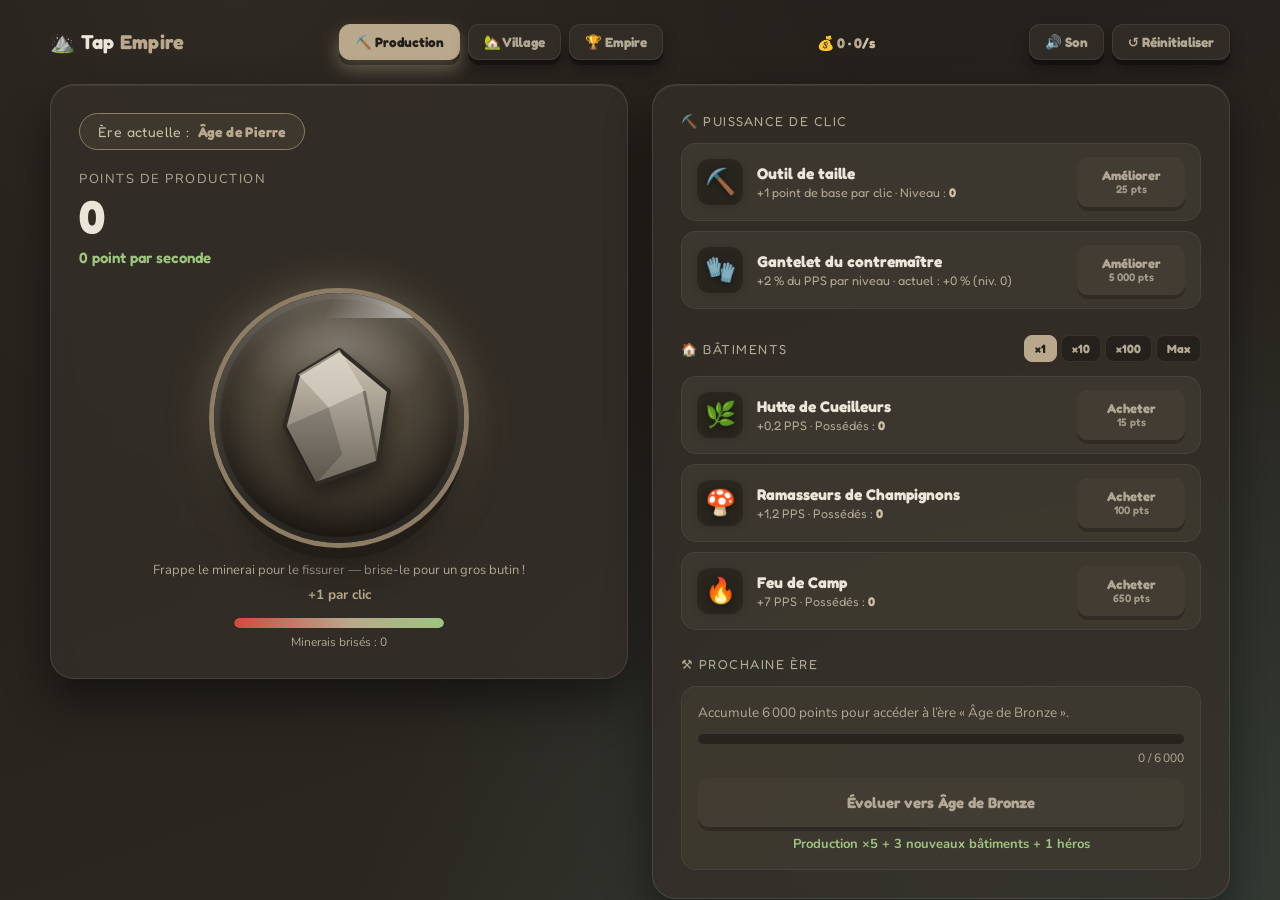
==== commit 08e03f51: "Abysse nouvelle version + Tap Empire remplace par la version restructuree (css/js separes)" ====
--- a/jeux/tap-empire/index.html
+++ b/jeux/tap-empire/index.html
@@ -3,735 +3,24 @@
 <head>
 <meta charset="UTF-8">
 <meta name="viewport" content="width=device-width, initial-scale=1.0">
+<title>Tap Empire — Clicker de Civilisation</title>
 <link rel="preconnect" href="https://fonts.googleapis.com">
 <link rel="preconnect" href="https://fonts.gstatic.com" crossorigin>
 <link href="https://fonts.googleapis.com/css2?family=Fredoka:wght@400;500;600;700&family=Nunito:wght@400;600;700;800&display=swap" rel="stylesheet">
-<title>Tap Empire — Clicker de Civilisation</title>
-<style>
-  :root {
-    --bg:            #211d19;
-    --bg2:           #2f2a23;
-    --panel:         rgba(53, 48, 41, .72);
-    --panel-solid:   #353029;
-    --panel-light:   rgba(64, 58, 49, .85);
-    --beige:         #c9b79c;
-    --beige-dark:    #a8916f;
-    --accent:        #e0a85a;
-    --accent-hover:  #f1bd72;
-    --accent-glow:   rgba(224, 168, 90, .45);
-    --text:          #ece5da;
-    --text-dim:      #b3a895;
-    --good:          #9ec57f;
-    --shadow:        rgba(0,0,0,.4);
-  }
-
-  * { box-sizing: border-box; margin: 0; padding: 0; }
-
-  html, body { height: 100%; }
-
-  body {
-    font-family: 'Nunito', -apple-system, "Segoe UI", Roboto, Helvetica, Arial, sans-serif;
-    background:
-      radial-gradient(circle at 18% -5%, #3d362c 0%, transparent 45%),
-      radial-gradient(circle at 85% 110%, #34403a 0%, transparent 50%),
-      linear-gradient(160deg, var(--bg) 0%, var(--bg2) 100%);
-    background-attachment: fixed;
-    color: var(--text);
-    min-height: 100vh;
-    padding: 28px;
-    -webkit-font-smoothing: antialiased;
-    overflow-x: hidden;
-    transition: background .7s ease;
-  }
-
-  /* Fond : poussières flottantes */
-  .dust {
-    position: fixed;
-    inset: 0;
-    pointer-events: none;
-    z-index: 0;
-    overflow: hidden;
-  }
-  .dust span {
-    position: absolute;
-    bottom: -10px;
-    width: 4px; height: 4px;
-    background: var(--beige);
-    border-radius: 50%;
-    opacity: .12;
-    animation: rise linear infinite;
-  }
-  @keyframes rise {
-    to { transform: translateY(-110vh) translateX(40px); opacity: 0; }
-  }
-
-  .container {
-    position: relative;
-    z-index: 1;
-    max-width: 1120px;
-    margin: 0 auto;
-  }
-  .cols {
-    display: grid;
-    grid-template-columns: 1fr 1fr;
-    gap: 26px;
-  }
-  .view { display: none; }
-  .view.active { display: block; animation: viewIn .35s ease; }
-  @keyframes viewIn { from { opacity: 0; transform: translateY(6px); } to { opacity: 1; transform: translateY(0); } }
-
-  .panel {
-    background: var(--panel);
-    backdrop-filter: blur(10px);
-    -webkit-backdrop-filter: blur(10px);
-    border: 1px solid rgba(255,255,255,.07);
-    border-radius: 22px;
-    padding: 30px;
-    box-shadow: 0 18px 40px var(--shadow);
-  }
-
-  /* ---------- Colonne gauche ---------- */
-  .era-badge {
-    display: inline-flex;
-    align-items: center;
-    gap: 8px;
-    background: var(--panel-light);
-    color: var(--beige);
-    font-size: 14px;
-    letter-spacing: .4px;
-    padding: 9px 18px;
-    border-radius: 999px;
-    border: 1px solid var(--beige-dark);
-    margin-bottom: 22px;
-  }
-  .era-badge b { color: var(--accent); }
-
-  .score-label {
-    font-size: 13px;
-    color: var(--text-dim);
-    text-transform: uppercase;
-    letter-spacing: 1.5px;
-    margin-bottom: 4px;
-  }
-  .score {
-    font-size: 48px;
-    font-weight: 800;
-    line-height: 1.05;
-    background: linear-gradient(90deg, var(--text), var(--beige));
-    -webkit-background-clip: text;
-    background-clip: text;
-    -webkit-text-fill-color: transparent;
-    transition: transform .08s ease;
-  }
-  .score.bump { transform: scale(1.06); }
-  .pps {
-    margin-top: 8px;
-    font-size: 15px;
-    color: var(--good);
-    font-weight: 600;
-  }
-
-  .click-zone {
-    position: relative;
-    display: flex;
-    flex-direction: column;
-    align-items: center;
-    margin-top: 30px;
-  }
-  .click-btn {
-    position: relative;
-    background:
-      radial-gradient(circle at 50% 32%, #4a4338, #2c2820 75%);
-    border: 3px solid var(--beige-dark);
-    border-radius: 50%;
-    width: 250px;
-    height: 250px;
-    cursor: pointer;
-    display: flex;
-    align-items: center;
-    justify-content: center;
-    transition: transform .1s cubic-bezier(.34,1.56,.64,1), box-shadow .25s, border-color .25s;
-    box-shadow: 0 0 0 0 var(--accent-glow), 0 14px 30px var(--shadow), inset 0 0 30px rgba(0,0,0,.45);
-    user-select: none;
-    -webkit-tap-highlight-color: transparent;
-    overflow: visible;
-  }
-  /* anneau de lueur pulsé */
-  .click-btn::after {
-    content: "";
-    position: absolute;
-    inset: -3px;
-    border-radius: 50%;
-    box-shadow: 0 0 35px var(--accent-glow);
-    opacity: .5;
-    animation: pulse 2.6s ease-in-out infinite;
-  }
-  @keyframes pulse { 50% { opacity: .9; } }
-
-  .click-btn img, .click-btn .fallback {
-    width: 155px;
-    height: 155px;
-    pointer-events: none;
-    filter: drop-shadow(0 6px 10px rgba(0,0,0,.55));
-    transition: transform .1s ease;
-  }
-  .click-btn .fallback { font-size: 110px; display:flex; align-items:center; justify-content:center; }
-  .click-btn:hover {
-    transform: scale(1.05);
-    border-color: var(--accent);
-    box-shadow: 0 0 28px var(--accent-glow), 0 18px 36px var(--shadow), inset 0 0 30px rgba(0,0,0,.45);
-  }
-  .click-btn.clicked { animation: squish .18s ease; }
-  @keyframes squish {
-    0%   { transform: scale(.88); }
-    60%  { transform: scale(1.04); }
-    100% { transform: scale(1); }
-  }
-
-  .click-hint { margin-top: 18px; font-size: 13px; color: var(--text-dim); }
-  .click-power-tag {
-    margin-top: 6px;
-    font-size: 13px;
-    color: var(--accent);
-    font-weight: 600;
-  }
-
-  /* +X flottant */
-  .float {
-    position: fixed;
-    font-weight: 800;
-    color: var(--accent);
-    pointer-events: none;
-    animation: floatUp .85s ease-out forwards;
-    font-size: 24px;
-    text-shadow: 0 2px 6px rgba(0,0,0,.6);
-    z-index: 50;
-  }
-  @keyframes floatUp {
-    0%   { opacity: 1; transform: translate(-50%, 0) scale(.8); }
-    25%  { transform: translate(-50%, -14px) scale(1.15); }
-    100% { opacity: 0; transform: translate(-50%, -70px) scale(1); }
-  }
-
-  /* particules */
-  .particle {
-    position: fixed;
-    width: 9px; height: 9px;
-    border-radius: 50%;
-    background: var(--accent);
-    pointer-events: none;
-    z-index: 49;
-    animation: burst .6s ease-out forwards;
-  }
-  @keyframes burst {
-    to { opacity: 0; transform: translate(var(--dx), var(--dy)) scale(.3); }
-  }
-
-  /* ---------- Colonne droite ---------- */
-  .section + .section { margin-top: 26px; }
-  .section-title {
-    display: flex; align-items: center; gap: 8px;
-    font-size: 13px;
-    text-transform: uppercase;
-    letter-spacing: 1.5px;
-    color: var(--text-dim);
-    margin-bottom: 14px;
-  }
-
-  .building {
-    display: flex;
-    align-items: center;
-    gap: 14px;
-    background: var(--panel-light);
-    border: 1px solid rgba(255,255,255,.05);
-    border-radius: 15px;
-    padding: 14px 16px;
-    transition: transform .12s ease, border-color .2s, box-shadow .2s;
-  }
-  .building + .building { margin-top: 10px; }
-  .building.affordable { border-color: var(--beige-dark); }
-  .building.affordable:hover {
-    transform: translateY(-2px);
-    box-shadow: 0 8px 20px var(--shadow);
-  }
-  .b-icon {
-    flex: 0 0 46px;
-    width: 46px; height: 46px;
-    display: flex; align-items: center; justify-content: center;
-    font-size: 26px;
-    background: rgba(0,0,0,.25);
-    border-radius: 12px;
-  }
-  .b-icon img {
-    width: 32px; height: 32px;
-    object-fit: contain;
-    filter: drop-shadow(0 2px 3px rgba(0,0,0,.5));
-  }
-  /* icône de monnaie à côté du libellé du score */
-  .score-label img {
-    width: 16px; height: 16px;
-    vertical-align: -3px;
-    margin-right: 4px;
-    filter: drop-shadow(0 1px 2px rgba(0,0,0,.5));
-  }
-  .b-info { flex: 1 1 auto; min-width: 0; }
-  .b-info h3 { font-size: 16px; margin-bottom: 2px; }
-  .b-info p { font-size: 12.5px; color: var(--text-dim); }
-  .b-info .owned { color: var(--beige); font-weight: 700; }
-
-  .buy-btn, .evolve-btn {
-    font-family: inherit;
-    font-weight: 700;
-    border: none;
-    border-radius: 11px;
-    cursor: pointer;
-    transition: transform .1s ease, background .2s, opacity .2s, filter .2s;
-    white-space: nowrap;
-  }
-  .buy-btn {
-    flex: 0 0 auto;
-    background: var(--accent);
-    color: #2b2723;
-    padding: 11px 16px;
-    font-size: 13px;
-    line-height: 1.25;
-    text-align: center;
-    min-width: 104px;
-  }
-  .buy-btn small { display:block; font-weight:600; opacity:.85; font-size:11px; }
-  .buy-btn:hover:not(:disabled) { background: var(--accent-hover); transform: scale(1.06); }
-  .buy-btn:active:not(:disabled) { transform: scale(.94); }
-
-  .buy-btn:disabled, .evolve-btn:disabled {
-    background: #46403799;
-    color: var(--text-dim);
-    cursor: not-allowed;
-  }
-
-  /* barre de progression vers l'ère suivante */
-  .evolve-card {
-    background: var(--panel-light);
-    border: 1px solid rgba(255,255,255,.05);
-    border-radius: 15px;
-    padding: 16px;
-  }
-  .progress {
-    height: 10px;
-    background: rgba(0,0,0,.35);
-    border-radius: 999px;
-    overflow: hidden;
-    margin: 12px 0 6px;
-  }
-  .progress-bar {
-    height: 100%;
-    width: 0%;
-    background: linear-gradient(90deg, var(--beige-dark), var(--accent));
-    border-radius: 999px;
-    transition: width .25s ease;
-  }
-  .progress-text { font-size: 12px; color: var(--text-dim); text-align: right; }
-
-  .evolve-btn {
-    width: 100%;
-    background: linear-gradient(135deg, var(--accent), var(--beige-dark));
-    color: #2b2723;
-    padding: 16px;
-    font-size: 15px;
-    margin-top: 12px;
-  }
-  .evolve-btn:hover:not(:disabled) { transform: scale(1.02); filter: brightness(1.1); }
-  .evolve-btn:active:not(:disabled) { transform: scale(.98); }
-
-  /* topbar avec contrôles */
-  .topbar {
-    margin-bottom: 26px;
-    display: flex;
-    justify-content: space-between;
-    align-items: center;
-    flex-wrap: wrap;
-    gap: 12px;
-  }
-  .title { font-size: 20px; font-weight: 800; letter-spacing: .3px; }
-  .title span { color: var(--accent); }
-  .controls { display: flex; gap: 8px; }
-  .ctrl {
-    font-family: inherit;
-    background: var(--panel);
-    color: var(--text-dim);
-    border: 1px solid rgba(255,255,255,.08);
-    border-radius: 10px;
-    padding: 8px 14px;
-    font-size: 13px;
-    cursor: pointer;
-    transition: color .2s, border-color .2s, transform .1s;
-  }
-  .ctrl:hover { color: var(--text); border-color: var(--beige-dark); }
-  .ctrl:active { transform: scale(.95); }
-
-  /* Onglets de navigation + barre de ressources */
-  .tabs { display: flex; gap: 6px; }
-  .tab {
-    font-family: inherit; font-weight: 700; font-size: 14px;
-    background: var(--panel); color: var(--text-dim);
-    border: 1px solid rgba(255,255,255,.08); border-radius: 10px;
-    padding: 9px 16px; cursor: pointer;
-    transition: color .2s, background .2s, border-color .2s, transform .1s;
-  }
-  .tab:hover { color: var(--text); border-color: var(--beige-dark); }
-  .tab:active { transform: scale(.96); }
-  .tab.active { background: var(--accent); color: #2b2723; border-color: var(--accent); }
-  .resourcebar { font-weight: 700; color: var(--beige); font-size: 14px; }
-  .resourcebar span { color: var(--accent); }
-
-  /* Toast */
-  .toast {
-    position: fixed;
-    bottom: 30px;
-    left: 50%;
-    transform: translateX(-50%) translateY(20px);
-    background: var(--good);
-    color: #1d2416;
-    font-weight: 700;
-    padding: 16px 26px;
-    border-radius: 14px;
-    box-shadow: 0 14px 34px var(--shadow);
-    opacity: 0;
-    pointer-events: none;
-    transition: opacity .3s, transform .3s;
-    max-width: 90%;
-    text-align: center;
-    z-index: 100;
-  }
-  .toast.show { opacity: 1; transform: translateX(-50%) translateY(0); }
-
-  /* bonus d'ère */
-  .era-mult {
-    margin-top: 6px;
-    font-size: 13px;
-    font-weight: 700;
-    color: var(--accent);
-    letter-spacing: .3px;
-  }
-
-  /* flash plein écran lors d'une évolution */
-  .era-flash {
-    position: fixed; inset: 0;
-    background: radial-gradient(circle, var(--accent-glow) 0%, transparent 70%);
-    pointer-events: none; z-index: 90; opacity: 0;
-    animation: eraFlash 1.1s ease-out forwards;
-  }
-  @keyframes eraFlash { 0% { opacity: .95; } 100% { opacity: 0; } }
-
-  /* apparition d'un bâtiment fraîchement débloqué */
-  @keyframes unlockIn {
-    0%   { opacity: 0; transform: translateY(10px) scale(.96); }
-    100% { opacity: 1; transform: translateY(0) scale(1); }
-  }
-  .building.just-unlocked { animation: unlockIn .5s ease both; }
-
-  /* lueur transmise au bouton central pendant l'évolution */
-  .click-btn.evolving { animation: evolvePop .8s ease; }
-  @keyframes evolvePop {
-    0% { transform: scale(1); }
-    40% { transform: scale(1.18); }
-    100% { transform: scale(1); }
-  }
-
-  .evolve-apex {
-    text-align: center;
-    font-weight: 700;
-    color: var(--accent);
-    padding: 6px 0;
-  }
-
-  /* Héros & Force */
-  .force-line {
-    margin-top: 4px;
-    font-size: 13px;
-    font-weight: 700;
-    color: #e08a6a;
-    letter-spacing: .3px;
-  }
-  .building.recruited {
-    border-color: var(--good);
-    background: rgba(150,190,115,.14);
-  }
-  .b-icon img.hero-portrait { width: 40px; height: 40px; border-radius: 50%; }
-  .hero-force { color: var(--accent); font-weight: 700; }
-  .buy-btn.done {
-    background: var(--good);
-    color: #1d2416;
-    cursor: default;
-    min-width: 104px;
-  }
-  .buy-btn.done:hover { transform: none; filter: none; }
-
-  /* Pillage / Raids */
-  .raid-card {
-    background: var(--panel-light);
-    border: 1px solid rgba(255,255,255,.05);
-    border-radius: 15px;
-    padding: 16px;
-  }
-  .raid-force { font-size: 13px; color: var(--text-dim); margin-bottom: 10px; }
-  .raid-force b { color: #e08a6a; }
-  .raid-hint { font-size: 12px; color: #e8b; margin-bottom: 10px; }
-  .raid-name { font-size: 16px; font-weight: 700; margin-bottom: 8px; }
-  .raid-stats { display: flex; gap: 18px; flex-wrap: wrap; font-size: 13px; color: var(--text-dim); margin-bottom: 8px; }
-  .raid-stats b { color: var(--beige); }
-  .raid-chance { font-size: 13px; color: var(--text-dim); }
-  .raid-chance b { color: var(--accent); }
-  .raid-bar { height: 8px; background: rgba(0,0,0,.35); border-radius: 999px; overflow: hidden; margin: 6px 0 12px; }
-  .raid-bar div { height: 100%; background: linear-gradient(90deg,#cf4a3f,#e0a85a,#9ec57f); border-radius: 999px; transition: width .25s; }
-  .raid-actions { display: flex; gap: 8px; }
-  .raid-btn {
-    font-family: inherit; font-weight: 700; border: none; border-radius: 11px;
-    cursor: pointer; padding: 12px 16px; font-size: 14px;
-    transition: transform .1s, filter .2s, background .2s;
-  }
-  .raid-btn.search { width: 100%; background: linear-gradient(135deg,#cf4a3f,#a8916f); color: #2b2723; }
-  .raid-btn.attack { flex: 1; background: #cf4a3f; color: #fff; }
-  #raid-skip { background: var(--panel); color: var(--text-dim); border: 1px solid rgba(255,255,255,.1); }
-  .raid-btn:hover:not(:disabled) { filter: brightness(1.1); transform: scale(1.03); }
-  .raid-btn:active:not(:disabled) { transform: scale(.96); }
-  .raid-btn:disabled { background: #46403799; color: var(--text-dim); cursor: not-allowed; }
-  .raid-result { margin-top: 12px; font-size: 13px; font-weight: 600; padding: 10px; border-radius: 10px; text-align: center; }
-  .raid-result.win { background: rgba(150,190,115,.18); color: var(--good); }
-  .raid-result.lose { background: rgba(207,74,63,.18); color: #e8918a; }
-  .raid-tally { margin-top: 10px; font-size: 12px; color: var(--text-dim); text-align: center; }
-  .raid-card.shake { animation: shake .4s; }
-  @keyframes shake {
-    0%,100% { transform: translateX(0); }
-    20% { transform: translateX(-7px); } 40% { transform: translateX(7px); }
-    60% { transform: translateX(-4px); } 80% { transform: translateX(4px); }
-  }
-
-  /* Scène de survol (nuages → village) */
-  .raid-scene {
-    position: relative;
-    height: 150px;
-    border-radius: 12px;
-    overflow: hidden;
-    margin-bottom: 12px;
-    background: linear-gradient(180deg, #6b8fae 0%, #a9c6da 55%, #d3c79a 100%);
-  }
-  .village-art {
-    position: absolute; left: 50%; bottom: 4px; width: 200px;
-    transform: translateX(-50%) scale(.6); opacity: 0;
-    transition: transform .6s cubic-bezier(.34,1.56,.64,1), opacity .5s;
-  }
-  .village-art svg { width: 100%; height: auto; display: block; }
-  .raid-scene.revealed .village-art { opacity: 1; transform: translateX(-50%) scale(1); }
-
-  .puff {
-    position: absolute; background: #fdfdff; border-radius: 50%; filter: blur(1px);
-    box-shadow: 26px 10px 0 -3px #fdfdff, -26px 10px 0 -3px #fdfdff, 0 14px 0 -1px #fdfdff;
-    transition: opacity .6s ease, transform .8s ease;
-  }
-  .p1 { width: 60px; height: 60px; left: 4%;  top: 22%; }
-  .p2 { width: 84px; height: 84px; left: 30%; top: 6%; }
-  .p3 { width: 70px; height: 70px; left: 58%; top: 26%; }
-  .p4 { width: 54px; height: 54px; left: 80%; top: 14%; }
-  .p5 { width: 92px; height: 92px; left: 44%; top: 42%; }
-  .raid-scene.revealed .puff { opacity: 0; transform: translateY(-28px); }
-  .raid-scene.scanning .puff { animation: drift 1.3s linear; opacity: 1; }
-  @keyframes drift { 0% { transform: translateX(70px); } 100% { transform: translateX(-70px); } }
-
-  .scene-label {
-    position: absolute; inset: 0; display: flex; align-items: center; justify-content: center;
-    color: #2b2723; font-weight: 700; font-size: 15px; text-shadow: 0 1px 3px rgba(255,255,255,.5);
-    pointer-events: none;
-  }
-
-  /* Mon Village */
-  .village-scene {
-    position: relative; height: 190px; border-radius: 12px; overflow: hidden; margin-bottom: 12px;
-    background: radial-gradient(circle at 50% 30%, #cfe3ef 0%, #a9c6da 55%, #8fb3cf 100%);
-  }
-  .village-scene svg { width: 100%; height: 100%; display: block; }
-  .village-stats { font-size: 13px; color: var(--text-dim); display: flex; flex-direction: column; gap: 4px; margin-bottom: 10px; }
-  .village-stats b { color: var(--beige); }
-  #vh-def { color: #9ab7d6; }
-  .garrison { display: flex; flex-wrap: wrap; gap: 6px; margin-bottom: 12px; min-height: 36px; align-items: center; }
-  .garrison .troop { width: 34px; height: 34px; border-radius: 50%; border: 2px solid var(--beige-dark); background: rgba(0,0,0,.2); }
-  .garrison-empty { font-size: 12px; color: var(--text-dim); }
-  .vh-btn { width: 100%; }
-
-  /* Village vivant & interactif */
-  .v-build { cursor: pointer; }
-  .v-build:hover { filter: brightness(1.08); }
-  .v-th { animation: vBob 3.2s ease-in-out infinite; }
-  @keyframes vBob { 0%,100% { transform: translateY(0); } 50% { transform: translateY(-2px); } }
-  .v-build.tapped { animation: vTap .34s ease; }
-  @keyframes vTap { 0% { transform: translateY(0); } 40% { transform: translateY(-9px); } 100% { transform: translateY(0); } }
-  .v-cloud { animation: vDrift linear infinite; }
-  @keyframes vDrift { from { transform: translateX(-55px); } to { transform: translateX(315px); } }
-  .v-smoke { animation: vSmoke 2.6s ease-out infinite; }
-  @keyframes vSmoke { 0% { opacity: .55; transform: translateY(0); } 100% { opacity: 0; transform: translateY(-30px); } }
-  .v-villager { animation: vWalk linear infinite; }
-  @keyframes vWalk { 0% { transform: translateX(-16px); } 50% { transform: translateX(16px); } 100% { transform: translateX(-16px); } }
-
-  /* ====================== Habillage moderne ====================== */
-  :root { --font-head: 'Fredoka', 'Segoe UI', sans-serif; }
-  .title, .score, .section-title, .b-info h3, .era-badge, .pps, .era-mult,
-  .buy-btn, .evolve-btn, .raid-btn, .tab, .resourcebar, .raid-name,
-  .force-line, .village-stats, .b-info p { font-family: var(--font-head); }
-
-  body {
-    background:
-      radial-gradient(circle at 18% -5%, #463d30 0%, transparent 45%),
-      radial-gradient(circle at 85% 110%, #34403a 0%, transparent 50%),
-      linear-gradient(160deg, var(--bg) 0%, var(--bg2) 100%);
-    background-attachment: fixed;
-  }
-
-  .panel {
-    border-radius: 24px;
-    border-color: rgba(255,255,255,.10);
-    box-shadow: 0 22px 46px rgba(0,0,0,.46), inset 0 1px 0 rgba(255,255,255,.07);
-  }
-
-  /* Boutons 3D (s'enfoncent au clic) */
-  .buy-btn, .evolve-btn, .raid-btn, .tab, .ctrl {
-    box-shadow: 0 5px 0 rgba(0,0,0,.30), 0 9px 16px rgba(0,0,0,.30);
-  }
-  .buy-btn:active:not(:disabled), .evolve-btn:active:not(:disabled),
-  .raid-btn:active:not(:disabled), .tab:active, .ctrl:active {
-    transform: translateY(4px) !important;
-    box-shadow: 0 1px 0 rgba(0,0,0,.30), 0 3px 7px rgba(0,0,0,.3);
-  }
-  .buy-btn:disabled, .evolve-btn:disabled {
-    box-shadow: 0 4px 0 rgba(0,0,0,.20);
-  }
-  .tab.active { box-shadow: 0 5px 0 rgba(0,0,0,.32), 0 9px 18px var(--accent-glow); }
-  .vh-btn { box-shadow: 0 5px 0 rgba(0,0,0,.30), 0 9px 16px rgba(0,0,0,.30); }
-
-  /* Gros bouton minerai : relief + brillance vitrée */
-  .click-btn {
-    border-width: 4px;
-    box-shadow: 0 0 0 0 var(--accent-glow), 0 18px 36px rgba(0,0,0,.5),
-                inset 0 6px 16px rgba(255,255,255,.10), inset 0 -12px 24px rgba(0,0,0,.55);
-  }
-  .click-btn::before {
-    content: ""; position: absolute; left: 16%; top: 9%; width: 46%; height: 30%;
-    border-radius: 50%; pointer-events: none; z-index: 1;
-    background: radial-gradient(ellipse at center, rgba(255,255,255,.40), transparent 72%);
-  }
-
-  /* Onglet actif : effet "pilule" lumineuse */
-  .tab { letter-spacing: .2px; }
-  .score { letter-spacing: .5px; }
-
-  /* ============ Gros bouton minerai : 3D brillant ============ */
-  .click-btn {
-    width: 250px; height: 250px;
-    border: none;
-    background:
-      radial-gradient(ellipse 62% 42% at 50% 22%, rgba(255,255,255,.20), transparent 62%),
-      radial-gradient(circle at 50% 32%, #6d6353 0%, #423b30 52%, #2a241d 100%);
-    box-shadow:
-      inset 0 0 0 6px rgba(255,255,255,.05),
-      inset 0 7px 16px rgba(255,255,255,.16),
-      inset 0 -20px 38px rgba(0,0,0,.62),
-      0 0 0 5px var(--beige-dark),
-      0 16px 0 #221d17,
-      0 24px 32px rgba(0,0,0,.55),
-      0 0 46px var(--accent-glow);
-    transition: transform .14s cubic-bezier(.34,1.56,.64,1), box-shadow .25s, filter .2s;
-  }
-  .click-btn:hover {
-    transform: scale(1.04);
-    filter: brightness(1.07);
-    box-shadow:
-      inset 0 0 0 6px rgba(255,255,255,.07),
-      inset 0 7px 16px rgba(255,255,255,.18),
-      inset 0 -20px 38px rgba(0,0,0,.6),
-      0 0 0 5px var(--accent),
-      0 16px 0 #221d17,
-      0 26px 38px rgba(0,0,0,.55),
-      0 0 60px var(--accent-glow);
-  }
-  .click-btn:active {
-    box-shadow:
-      inset 0 0 0 6px rgba(255,255,255,.05),
-      inset 0 5px 12px rgba(255,255,255,.12),
-      inset 0 -10px 22px rgba(0,0,0,.6),
-      0 0 0 5px var(--beige-dark),
-      0 5px 0 #221d17,
-      0 8px 14px rgba(0,0,0,.5),
-      0 0 34px var(--accent-glow);
-  }
-  .click-btn img, .click-btn .fallback {
-    width: 165px; height: 165px;
-    position: relative; z-index: 2;
-    filter: drop-shadow(0 10px 12px rgba(0,0,0,.55));
-    animation: gemFloat 3.2s ease-in-out infinite;
-  }
-  @keyframes gemFloat { 0%,100% { transform: translateY(0); } 50% { transform: translateY(-7px); } }
-  .click-btn.clicked { animation: squish .28s ease; }
-  @keyframes squish {
-    0%   { transform: translateY(11px) scale(.97); }
-    55%  { transform: translateY(-4px) scale(1.03); }
-    100% { transform: translateY(0) scale(1); }
-  }
-  .click-btn::before {
-    content: ""; position: absolute; inset: 0; width: 100%; height: 100%;
-    border-radius: 50%; z-index: 3; pointer-events: none;
-    background: linear-gradient(115deg, transparent 41%, rgba(255,255,255,.45) 49%, rgba(255,255,255,.45) 51%, transparent 59%);
-    background-size: 250% 250%; background-position: 160% 160%;
-    animation: glint 5s ease-in-out infinite;
-  }
-  @keyframes glint { 0%, 62% { background-position: 160% 160%; } 100% { background-position: -60% -60%; } }
-
-  /* Cristal cassable (fissures, barre, éclatement) */
-  .cracks {
-    position: absolute; top: 50%; left: 50%; margin: -75px 0 0 -75px;
-    width: 150px; height: 150px; pointer-events: none; z-index: 2;
-    animation: gemFloat 3.2s ease-in-out infinite;
-  }
-  .cracks path { fill: none; stroke: #1f1430; stroke-width: 2.6; stroke-linecap: round; stroke-linejoin: round; }
-  .cracks g { opacity: 0; transition: opacity .15s; }
-  .cracks.s1 .c1,
-  .cracks.s2 .c1, .cracks.s2 .c2,
-  .cracks.s3 .c1, .cracks.s3 .c2, .cracks.s3 .c3 { opacity: .92; }
-
-  .crystal-bar {
-    width: 210px; max-width: 78%; height: 10px; margin-top: 14px;
-    background: rgba(0,0,0,.4); border-radius: 999px; overflow: hidden;
-    box-shadow: inset 0 1px 3px rgba(0,0,0,.55);
-  }
-  .crystal-fill {
-    height: 100%; width: 100%; border-radius: 999px;
-    background: linear-gradient(90deg, #cf4a3f, #e0a85a 55%, #9ec57f);
-    transition: width .12s ease;
-  }
-  .crystal-info { margin-top: 6px; font-size: 12px; color: var(--text-dim); }
-  .click-btn.shatter { animation: shatter .42s ease; }
-  @keyframes shatter {
-    0% { transform: scale(1); } 22% { transform: scale(1.14); }
-    55% { transform: scale(.97); } 100% { transform: scale(1); }
-  }
-
-  @media (max-width: 780px) {
-    .cols { grid-template-columns: 1fr; }
-    .topbar { gap: 8px; }
-    .score { font-size: 40px; }
-    .click-btn { width: 210px; height: 210px; }
-    .click-btn img, .click-btn .fallback { width: 125px; height: 125px; font-size: 90px; }
-  }
-</style>
+<link rel="stylesheet" href="css/style.css">
 </head>
 <body>
   <div class="dust" id="dust"></div>
 
   <div class="container">
 
-    <!-- Barre supérieure -->
+    <!-- ===================== BARRE SUPÉRIEURE ===================== -->
     <div class="topbar">
       <div class="title">⛰️ Tap <span>Empire</span></div>
       <div class="tabs">
         <button class="tab active" data-view="prod">⛏️ Production</button>
         <button class="tab" data-view="village">🏡 Village</button>
+        <button class="tab" data-view="empire">🏆 Empire</button>
       </div>
       <div class="resourcebar">💰 <span id="top-score">0</span> &middot; <span id="top-pps">0</span>/s</div>
       <div class="controls">
@@ -742,989 +31,138 @@
 
     <!-- ===================== VUE PRODUCTION ===================== -->
     <div class="view active" id="view-prod">
-    <div class="cols">
+      <div class="cols">
 
-    <!-- ===== Colonne gauche : Action ===== -->
-    <div class="panel">
-      <span class="era-badge">Ère actuelle : <b id="era-name">Âge de Pierre</b></span>
+        <!-- Colonne gauche : le clic -->
+        <div class="panel">
+          <span class="era-badge">Ère actuelle : <b id="era-name">Âge de Pierre</b></span>
 
-      <div class="score-label"><img src="data:image/svg+xml,%3Csvg%20xmlns%3D%22http%3A%2F%2Fwww.w3.org%2F2000%2Fsvg%22%20viewBox%3D%220%200%2064%2064%22%3E%20%3Ccircle%20cx%3D%2232%22%20cy%3D%2232%22%20r%3D%2225%22%20fill%3D%22%23d9a566%22%20stroke%3D%22%233a2f25%22%20stroke-width%3D%223%22%2F%3E%20%3Ccircle%20cx%3D%2232%22%20cy%3D%2232%22%20r%3D%2219%22%20fill%3D%22none%22%20stroke%3D%22%23b5803f%22%20stroke-width%3D%222.5%22%20opacity%3D%220.7%22%2F%3E%20%3Cpath%20d%3D%22M32%2032%20q0%20-8%208%20-8%20q11%200%2011%2011%20q0%2015%20-19%2015%20q-22%200%20-22%20-22%22%20fill%3D%22none%22%20stroke%3D%22%236b4a2a%22%20stroke-width%3D%223.4%22%20stroke-linecap%3D%22round%22%2F%3E%20%3Cellipse%20cx%3D%2224%22%20cy%3D%2222%22%20rx%3D%226%22%20ry%3D%223.5%22%20fill%3D%22%23ffffff%22%20opacity%3D%220.3%22%2F%3E%20%3C%2Fsvg%3E" alt="" onerror="this.style.display='none'">Points de Production</div>
-      <div class="score" id="score">0</div>
-      <div class="pps" id="pps">0 points par seconde (PPS)</div>
-      <div class="era-mult" id="era-mult"></div>
-      <div class="force-line" id="force-line"></div>
+          <div class="score-label">Points de production</div>
+          <div class="score" id="score">0</div>
+          <div class="pps" id="pps">0 point par seconde</div>
+          <div class="era-mult" id="era-mult"></div>
+          <div class="force-line" id="force-line"></div>
 
-      <div class="click-zone">
-        <div class="click-btn" id="clicker">
-          <img src="data:image/svg+xml,%3Csvg%20xmlns%3D%22http%3A%2F%2Fwww.w3.org%2F2000%2Fsvg%22%20viewBox%3D%220%200%20120%20120%22%3E%20%3Cdefs%3E%20%3ClinearGradient%20id%3D%22gL%22%20x1%3D%220%22%20y1%3D%220%22%20x2%3D%220%22%20y2%3D%221%22%3E%20%3Cstop%20offset%3D%220%22%20stop-color%3D%22%23bd93ff%22%2F%3E%3Cstop%20offset%3D%221%22%20stop-color%3D%22%236b3fc9%22%2F%3E%20%3C%2FlinearGradient%3E%20%3ClinearGradient%20id%3D%22gR%22%20x1%3D%220%22%20y1%3D%220%22%20x2%3D%220%22%20y2%3D%221%22%3E%20%3Cstop%20offset%3D%220%22%20stop-color%3D%22%239d6cff%22%2F%3E%3Cstop%20offset%3D%221%22%20stop-color%3D%22%234a2a8f%22%2F%3E%20%3C%2FlinearGradient%3E%20%3ClinearGradient%20id%3D%22gT%22%20x1%3D%220%22%20y1%3D%220%22%20x2%3D%220%22%20y2%3D%221%22%3E%20%3Cstop%20offset%3D%220%22%20stop-color%3D%22%23efe1ff%22%2F%3E%3Cstop%20offset%3D%221%22%20stop-color%3D%22%23bd93ff%22%2F%3E%20%3C%2FlinearGradient%3E%20%3CradialGradient%20id%3D%22glow%22%20cx%3D%220.5%22%20cy%3D%220.45%22%20r%3D%220.6%22%3E%20%3Cstop%20offset%3D%220%22%20stop-color%3D%22%23cba6ff%22%20stop-opacity%3D%220.6%22%2F%3E%20%3Cstop%20offset%3D%221%22%20stop-color%3D%22%23cba6ff%22%20stop-opacity%3D%220%22%2F%3E%20%3C%2FradialGradient%3E%20%3C%2Fdefs%3E%20%3Cellipse%20cx%3D%2260%22%20cy%3D%2262%22%20rx%3D%2248%22%20ry%3D%2252%22%20fill%3D%22url(%23glow)%22%2F%3E%20%3Cg%20stroke%3D%22%232a1a4d%22%20stroke-width%3D%222.5%22%20stroke-linejoin%3D%22round%22%3E%20%3Cpolygon%20points%3D%2260%2C12%2040%2C34%2045%2C96%2060%2C108%22%20fill%3D%22url(%23gL)%22%2F%3E%20%3Cpolygon%20points%3D%2260%2C12%2080%2C34%2075%2C96%2060%2C108%22%20fill%3D%22url(%23gR)%22%2F%3E%20%3Cpolygon%20points%3D%2260%2C12%2040%2C34%2060%2C40%22%20fill%3D%22url(%23gT)%22%2F%3E%20%3Cpolygon%20points%3D%2260%2C12%2080%2C34%2060%2C40%22%20fill%3D%22%23a87cf0%22%2F%3E%20%3Cpolyline%20points%3D%2240%2C34%2060%2C40%2080%2C34%22%20fill%3D%22none%22%2F%3E%20%3Cpolyline%20points%3D%2260%2C40%2060%2C108%22%20fill%3D%22none%22%2F%3E%20%3C%2Fg%3E%20%3Cpolygon%20points%3D%2252%2C40%2056.5%2C40%2050%2C90%2045.5%2C90%22%20fill%3D%22%23ffffff%22%20opacity%3D%220.38%22%2F%3E%20%3Ccircle%20cx%3D%2248%22%20cy%3D%2230%22%20r%3D%223%22%20fill%3D%22%23ffffff%22%20opacity%3D%220.85%22%2F%3E%20%3C%2Fsvg%3E" alt="Minerai"
-               onerror="this.outerHTML='<div class=&quot;fallback&quot;>💎</div>';">
-          <svg class="cracks" id="cracks" viewBox="0 0 120 120" xmlns="http://www.w3.org/2000/svg">
-            <g class="c1"><path d="M60 60 L65 42 L60 26"/><path d="M60 60 L76 64 L90 58"/></g>
-            <g class="c2"><path d="M60 60 L46 52 L32 56"/><path d="M60 60 L56 78 L63 94"/></g>
-            <g class="c3"><path d="M60 60 L73 76 L71 92"/><path d="M60 60 L41 67 L26 73"/><path d="M60 60 L49 41 L37 33"/></g>
-          </svg>
+          <div class="click-zone">
+            <div class="click-btn" id="clicker" role="button" tabindex="0" aria-label="Frapper le minerai">
+              <div class="era-icon" id="era-icon"></div>
+              <svg class="cracks" id="cracks" viewBox="0 0 120 120" xmlns="http://www.w3.org/2000/svg">
+                <g class="c1"><path d="M60 60 L65 42 L60 26"/><path d="M60 60 L76 64 L90 58"/></g>
+                <g class="c2"><path d="M60 60 L46 52 L32 56"/><path d="M60 60 L56 78 L63 94"/></g>
+                <g class="c3"><path d="M60 60 L73 76 L71 92"/><path d="M60 60 L41 67 L26 73"/><path d="M60 60 L49 41 L37 33"/></g>
+              </svg>
+            </div>
+            <div class="click-hint">Frappe le minerai pour le fissurer&nbsp;— brise-le pour un gros butin&nbsp;!</div>
+            <div class="click-power-tag" id="click-power-tag">+1 par clic</div>
+            <div class="crystal-bar"><div class="crystal-fill" id="crystal-fill"></div></div>
+            <div class="crystal-info" id="crystal-info">Minerais brisés : 0</div>
+          </div>
         </div>
-        <div class="click-hint">Tape le cristal pour le fissurer… casse-le pour le butin !</div>
-        <div class="click-power-tag" id="click-power-tag">+1 par clic</div>
-        <div class="crystal-bar"><div class="crystal-fill" id="crystal-fill"></div></div>
-        <div class="crystal-info" id="crystal-info">Cristaux brisés : 0</div>
-      </div>
-    </div>
 
-    <!-- ===== Colonne droite : Production ===== -->
-    <div class="panel">
+        <!-- Colonne droite : achats -->
+        <div class="panel">
 
-      <div class="section">
-        <div class="section-title">⛏️ Puissance de clic</div>
-        <div class="building" id="b-pick">
-          <div class="b-icon"><img src="data:image/svg+xml,%3Csvg%20xmlns%3D%22http%3A%2F%2Fwww.w3.org%2F2000%2Fsvg%22%20viewBox%3D%220%200%2064%2064%22%3E%20%3Cpath%20d%3D%22M32%207%20C20%2013%2013%2030%2016%2045%20C18%2055%2026%2058%2032%2058%20C38%2058%2046%2055%2048%2045%20C51%2030%2044%2013%2032%207%20Z%22%20fill%3D%22%239aa4a8%22%20stroke%3D%22%233a2f25%22%20stroke-width%3D%223%22%20stroke-linejoin%3D%22round%22%2F%3E%20%3Cpath%20d%3D%22M32%207%20C24%2013%2019%2028%2021%2042%20L33%2028%20Z%22%20fill%3D%22%23bcc5c8%22%2F%3E%20%3Cpath%20d%3D%22M33%2028%20L21%2042%20C23%2052%2027%2056%2032%2057%20L34%2038%20Z%22%20fill%3D%22%237e888c%22%2F%3E%20%3Cpath%20d%3D%22M33%2028%20L48%2045%20C46%2055%2039%2058%2033%2058%20L34%2038%20Z%22%20fill%3D%22%23aab3b6%22%2F%3E%20%3Cg%20stroke%3D%22%233a2f25%22%20stroke-width%3D%221.6%22%20stroke-linecap%3D%22round%22%20opacity%3D%220.55%22%20fill%3D%22none%22%3E%20%3Cpath%20d%3D%22M26%2022%20l4%204%22%2F%3E%3Cpath%20d%3D%22M38%2024%20l-3%204%22%2F%3E%3Cpath%20d%3D%22M28%2044%20l5%203%22%2F%3E%20%3C%2Fg%3E%20%3C%2Fsvg%3E" alt="" onerror="this.outerHTML='⛏️'"></div>
-          <div class="b-info">
-            <h3>Outil de Pierre Taillée</h3>
-            <p>+1 par clic &middot; Niveau : <span class="owned" id="pick-count">0</span></p>
+          <div class="section">
+            <div class="section-title">⛏️ Puissance de clic</div>
+            <div id="click-upgrades"></div>
           </div>
-          <button class="buy-btn" id="buy-pick">
-            Améliorer<small id="pick-cost">25 pts</small>
-          </button>
+
+          <div class="section">
+            <div class="section-title">
+              <span>🏠 Bâtiments</span>
+              <span class="qty" id="qty">
+                <button data-qty="1" class="active">×1</button>
+                <button data-qty="10">×10</button>
+                <button data-qty="100">×100</button>
+                <button data-qty="max">Max</button>
+              </span>
+            </div>
+            <div id="buildings"></div>
+          </div>
+
+          <div class="section">
+            <div class="section-title">⚒️ Prochaine ère</div>
+            <div class="evolve-card">
+              <p style="font-size:13.5px;color:var(--text-dim)" id="evolve-desc"></p>
+              <div class="progress"><div class="progress-bar" id="evolve-progress"></div></div>
+              <div class="progress-text" id="evolve-progress-text"></div>
+              <button class="evolve-btn" id="evolve-btn" disabled>Évoluer</button>
+              <div class="evolve-note" id="evolve-note"></div>
+            </div>
+          </div>
+
         </div>
       </div>
-
-      <div class="section">
-        <div class="section-title">🏠 Bâtiments (production passive)</div>
-        <div id="buildings"></div>
-      </div>
-
-      <div class="section">
-        <div class="section-title">⚒️ Prochaine Ère</div>
-        <div class="evolve-card" id="evolve-card">
-          <p style="font-size:13.5px;color:var(--text-dim);" id="evolve-desc">
-            Accumulez <b style="color:var(--accent)" id="evolve-cost">500</b> points pour accéder à l'ère
-            <b style="color:var(--accent)" id="evolve-next-name">Âge de Bronze</b>.
-          </p>
-          <div class="progress"><div class="progress-bar" id="evolve-progress"></div></div>
-          <div class="progress-text" id="evolve-progress-text">0 / 500</div>
-          <button class="evolve-btn" id="evolve-btn" disabled>Évoluer vers l'Âge de Bronze</button>
-          <div class="era-mult" id="evolve-bonus" style="text-align:center;color:var(--good);margin-top:8px;"></div>
-        </div>
-      </div>
-
-    </div>
-    </div>
     </div>
 
     <!-- ===================== VUE VILLAGE ===================== -->
     <div class="view" id="view-village">
-    <div class="cols">
+      <div class="cols">
 
-      <!-- Colonne gauche : la base -->
-      <div class="panel">
-        <div class="section">
-          <div class="section-title">🏡 Mon Village</div>
-          <div class="village-scene" id="village-scene"></div>
-          <div class="village-stats">
-            <div>🏛️ Niveau du village : <b id="vh-level">1</b></div>
-            <div>🛡️ Défense : <b id="vh-def">0</b></div>
-            <div>⚔️ Troupes : <b id="vh-troops">0</b> héros &middot; 💪 Force <b id="vh-force">0</b></div>
+        <div class="panel">
+          <div class="section">
+            <div class="section-title">🏡 Mon village</div>
+            <div class="village-scene" id="village-scene"></div>
+            <div class="village-stats">
+              <div>🏛️ Niveau du village : <b id="vh-level">1</b></div>
+              <div>🛡️ Défense : <b id="vh-def">0</b></div>
+              <div>⚔️ Troupes : <b id="vh-troops">0</b> héros &middot; 💪 Force <b id="vh-force">0</b></div>
+              <div>⏱️ Prochaine attaque ennemie : <b id="vh-next">—</b></div>
+            </div>
+            <div class="garrison" id="garrison"></div>
+            <button class="buy-btn vh-btn" id="vh-upgrade">Améliorer le village<small id="vh-cost">—</small></button>
           </div>
-          <div class="garrison" id="garrison"></div>
-          <button class="buy-btn vh-btn" id="vh-upgrade">Améliorer le village<small id="vh-cost">—</small></button>
         </div>
+
+        <div class="panel">
+          <div class="section">
+            <div class="section-title">🦸 Héros</div>
+            <div id="heroes"></div>
+          </div>
+          <div class="section">
+            <div class="section-title">⚔️ Pillage de villages</div>
+            <div class="raid-card" id="raid-card"></div>
+          </div>
+        </div>
+
       </div>
+    </div>
 
-      <!-- Colonne droite : troupes & guerre -->
-      <div class="panel">
-        <div class="section">
-          <div class="section-title">🦸 Héros (tes troupes)</div>
-          <div id="heroes"></div>
+    <!-- ===================== VUE EMPIRE ===================== -->
+    <div class="view" id="view-empire">
+      <div class="cols">
+
+        <div class="panel">
+          <div class="section">
+            <div class="section-title">📊 Statistiques</div>
+            <div id="stats"></div>
+          </div>
+          <div class="section">
+            <div class="section-title">🏺 Héritage</div>
+            <div class="relic-card">
+              <div class="relic-big" id="relic-count">0 relique</div>
+              <div class="relic-desc" id="relic-desc"></div>
+              <div class="relic-gain" id="relic-gain"></div>
+              <button class="evolve-btn" id="prestige-btn" disabled>Fonder une nouvelle dynastie</button>
+            </div>
+          </div>
         </div>
-        <div class="section">
-          <div class="section-title">⚔️ Pillage de villages</div>
-          <div class="raid-card" id="raid-card"></div>
+
+        <div class="panel">
+          <div class="section">
+            <div class="section-title"><span>🏆 Succès</span><span id="ach-count"></span></div>
+            <div class="ach-grid" id="achievements"></div>
+          </div>
         </div>
+
       </div>
+    </div>
 
-    </div>
-    </div>
   </div>
 
   <div class="toast" id="toast"></div>
 
-<script>
-  // ===================== Données du jeu =====================
-  // Chaque ère : nom, minerai central, palette d'ambiance et bonus de production global.
-  const ERAS = [
-    { name: 'Âge de Pierre',    central: 'data:image/svg+xml,%3Csvg%20xmlns%3D%22http%3A%2F%2Fwww.w3.org%2F2000%2Fsvg%22%20viewBox%3D%220%200%20120%20120%22%3E%20%3Cdefs%3E%20%3ClinearGradient%20id%3D%22gL%22%20x1%3D%220%22%20y1%3D%220%22%20x2%3D%220%22%20y2%3D%221%22%3E%20%3Cstop%20offset%3D%220%22%20stop-color%3D%22%23bd93ff%22%2F%3E%3Cstop%20offset%3D%221%22%20stop-color%3D%22%236b3fc9%22%2F%3E%20%3C%2FlinearGradient%3E%20%3ClinearGradient%20id%3D%22gR%22%20x1%3D%220%22%20y1%3D%220%22%20x2%3D%220%22%20y2%3D%221%22%3E%20%3Cstop%20offset%3D%220%22%20stop-color%3D%22%239d6cff%22%2F%3E%3Cstop%20offset%3D%221%22%20stop-color%3D%22%234a2a8f%22%2F%3E%20%3C%2FlinearGradient%3E%20%3ClinearGradient%20id%3D%22gT%22%20x1%3D%220%22%20y1%3D%220%22%20x2%3D%220%22%20y2%3D%221%22%3E%20%3Cstop%20offset%3D%220%22%20stop-color%3D%22%23efe1ff%22%2F%3E%3Cstop%20offset%3D%221%22%20stop-color%3D%22%23bd93ff%22%2F%3E%20%3C%2FlinearGradient%3E%20%3CradialGradient%20id%3D%22glow%22%20cx%3D%220.5%22%20cy%3D%220.45%22%20r%3D%220.6%22%3E%20%3Cstop%20offset%3D%220%22%20stop-color%3D%22%23cba6ff%22%20stop-opacity%3D%220.6%22%2F%3E%20%3Cstop%20offset%3D%221%22%20stop-color%3D%22%23cba6ff%22%20stop-opacity%3D%220%22%2F%3E%20%3C%2FradialGradient%3E%20%3C%2Fdefs%3E%20%3Cellipse%20cx%3D%2260%22%20cy%3D%2262%22%20rx%3D%2248%22%20ry%3D%2252%22%20fill%3D%22url(%23glow)%22%2F%3E%20%3Cg%20stroke%3D%22%232a1a4d%22%20stroke-width%3D%222.5%22%20stroke-linejoin%3D%22round%22%3E%20%3Cpolygon%20points%3D%2260%2C12%2040%2C34%2045%2C96%2060%2C108%22%20fill%3D%22url(%23gL)%22%2F%3E%20%3Cpolygon%20points%3D%2260%2C12%2080%2C34%2075%2C96%2060%2C108%22%20fill%3D%22url(%23gR)%22%2F%3E%20%3Cpolygon%20points%3D%2260%2C12%2040%2C34%2060%2C40%22%20fill%3D%22url(%23gT)%22%2F%3E%20%3Cpolygon%20points%3D%2260%2C12%2080%2C34%2060%2C40%22%20fill%3D%22%23a87cf0%22%2F%3E%20%3Cpolyline%20points%3D%2240%2C34%2060%2C40%2080%2C34%22%20fill%3D%22none%22%2F%3E%20%3Cpolyline%20points%3D%2260%2C40%2060%2C108%22%20fill%3D%22none%22%2F%3E%20%3C%2Fg%3E%20%3Cpolygon%20points%3D%2252%2C40%2056.5%2C40%2050%2C90%2045.5%2C90%22%20fill%3D%22%23ffffff%22%20opacity%3D%220.38%22%2F%3E%20%3Ccircle%20cx%3D%2248%22%20cy%3D%2230%22%20r%3D%223%22%20fill%3D%22%23ffffff%22%20opacity%3D%220.85%22%2F%3E%20%3C%2Fsvg%3E',    fb: '💎', mult: 1,
-      accent:'#e0a85a', accentHover:'#f1bd72', glow:'rgba(224,168,90,.45)', beige:'#c9b79c', beigeDark:'#a8916f', bg:'#211d19', bg2:'#2f2a23' },
-    { name: 'Âge de Bronze',    central: 'data:image/svg+xml,%3Csvg%20xmlns%3D%22http%3A%2F%2Fwww.w3.org%2F2000%2Fsvg%22%20viewBox%3D%220%200%20120%20120%22%3E%20%3Cdefs%3E%20%3ClinearGradient%20id%3D%22bz%22%20x1%3D%220%22%20y1%3D%220%22%20x2%3D%220%22%20y2%3D%221%22%3E%20%3Cstop%20offset%3D%220%22%20stop-color%3D%22%23e8b072%22%2F%3E%3Cstop%20offset%3D%221%22%20stop-color%3D%22%238c5a28%22%2F%3E%20%3C%2FlinearGradient%3E%20%3CradialGradient%20id%3D%22bzglow%22%20cx%3D%220.5%22%20cy%3D%220.55%22%20r%3D%220.6%22%3E%20%3Cstop%20offset%3D%220%22%20stop-color%3D%22%23e8b072%22%20stop-opacity%3D%220.5%22%2F%3E%20%3Cstop%20offset%3D%221%22%20stop-color%3D%22%23e8b072%22%20stop-opacity%3D%220%22%2F%3E%20%3C%2FradialGradient%3E%20%3C%2Fdefs%3E%20%3Cellipse%20cx%3D%2260%22%20cy%3D%2268%22%20rx%3D%2250%22%20ry%3D%2238%22%20fill%3D%22url(%23bzglow)%22%2F%3E%20%3Cg%20stroke%3D%22%234a2f12%22%20stroke-width%3D%222.5%22%20stroke-linejoin%3D%22round%22%3E%20%3Cpolygon%20points%3D%2248%2C46%2072%2C46%2078%2C54%2042%2C54%22%20fill%3D%22%23f0c089%22%2F%3E%20%3Cpolygon%20points%3D%2242%2C54%2078%2C54%2086%2C86%2034%2C86%22%20fill%3D%22url(%23bz)%22%2F%3E%20%3C%2Fg%3E%20%3Cpolygon%20points%3D%2248%2C56%2054%2C56%2046%2C84%2040%2C84%22%20fill%3D%22%23ffffff%22%20opacity%3D%220.22%22%2F%3E%20%3Cpolygon%20points%3D%2254%2C48%2066%2C48%2070%2C53%2050%2C53%22%20fill%3D%22%23ffffff%22%20opacity%3D%220.25%22%2F%3E%20%3C%2Fsvg%3E',  fb: '🟫', mult: 5,
-      accent:'#cd7f32', accentHover:'#e0974a', glow:'rgba(205,127,50,.5)',  beige:'#d8b78f', beigeDark:'#a87c4a', bg:'#241a12', bg2:'#34261a' },
-    { name: 'Âge de Fer',       central: 'data:image/svg+xml,%3Csvg%20xmlns%3D%22http%3A%2F%2Fwww.w3.org%2F2000%2Fsvg%22%20viewBox%3D%220%200%20120%20120%22%3E%20%3Cdefs%3E%20%3ClinearGradient%20id%3D%22iron%22%20x1%3D%220%22%20y1%3D%220%22%20x2%3D%220%22%20y2%3D%221%22%3E%20%3Cstop%20offset%3D%220%22%20stop-color%3D%22%23c2ccd4%22%2F%3E%3Cstop%20offset%3D%221%22%20stop-color%3D%22%235e6b75%22%2F%3E%20%3C%2FlinearGradient%3E%20%3CradialGradient%20id%3D%22irglow%22%20cx%3D%220.5%22%20cy%3D%220.5%22%20r%3D%220.6%22%3E%20%3Cstop%20offset%3D%220%22%20stop-color%3D%22%23aeb9c2%22%20stop-opacity%3D%220.45%22%2F%3E%20%3Cstop%20offset%3D%221%22%20stop-color%3D%22%23aeb9c2%22%20stop-opacity%3D%220%22%2F%3E%20%3C%2FradialGradient%3E%20%3C%2Fdefs%3E%20%3Cellipse%20cx%3D%2260%22%20cy%3D%2264%22%20rx%3D%2250%22%20ry%3D%2242%22%20fill%3D%22url(%23irglow)%22%2F%3E%20%3Cg%20stroke%3D%22%232b3238%22%20stroke-width%3D%222.5%22%20stroke-linejoin%3D%22round%22%20fill%3D%22url(%23iron)%22%3E%20%3Cpolygon%20points%3D%2288%2C50%20112%2C55%2088%2C64%22%2F%3E%20%3Crect%20x%3D%2226%22%20y%3D%2246%22%20width%3D%2264%22%20height%3D%2220%22%20rx%3D%225%22%2F%3E%20%3Cpolygon%20points%3D%2252%2C66%2076%2C66%2070%2C80%2088%2C80%2088%2C94%2040%2C94%2040%2C80%2058%2C80%22%2F%3E%20%3C%2Fg%3E%20%3Crect%20x%3D%2231%22%20y%3D%2249%22%20width%3D%2242%22%20height%3D%225%22%20rx%3D%222%22%20fill%3D%22%23ffffff%22%20opacity%3D%220.28%22%2F%3E%20%3C%2Fsvg%3E',  fb: '⚒️', mult: 25,
-      accent:'#8fa3b0', accentHover:'#aebfca', glow:'rgba(143,163,176,.45)',beige:'#b9c4cc', beigeDark:'#6c7884', bg:'#181b1e', bg2:'#23282d' },
-    { name: 'Antiquité',        central: 'data:image/svg+xml,%3Csvg%20xmlns%3D%22http%3A%2F%2Fwww.w3.org%2F2000%2Fsvg%22%20viewBox%3D%220%200%20120%20120%22%3E%20%3Cg%20stroke%3D%22%234a3f2e%22%20stroke-width%3D%222.5%22%20stroke-linejoin%3D%22round%22%3E%20%3Crect%20x%3D%2230%22%20y%3D%2222%22%20width%3D%2260%22%20height%3D%2210%22%20rx%3D%222%22%20fill%3D%22%23ece4d3%22%2F%3E%20%3Crect%20x%3D%2237%22%20y%3D%2232%22%20width%3D%2246%22%20height%3D%228%22%20fill%3D%22%23ddd2bb%22%2F%3E%20%3Crect%20x%3D%2242%22%20y%3D%2240%22%20width%3D%2236%22%20height%3D%2260%22%20fill%3D%22%23ece4d3%22%2F%3E%20%3Crect%20x%3D%2237%22%20y%3D%22100%22%20width%3D%2246%22%20height%3D%228%22%20fill%3D%22%23ddd2bb%22%2F%3E%20%3Crect%20x%3D%2230%22%20y%3D%22108%22%20width%3D%2260%22%20height%3D%2210%22%20rx%3D%222%22%20fill%3D%22%23ece4d3%22%2F%3E%20%3C%2Fg%3E%20%3Cg%20stroke%3D%22%23c9bfa8%22%20stroke-width%3D%222%22%20opacity%3D%220.8%22%20stroke-linecap%3D%22round%22%3E%20%3Cline%20x1%3D%2250%22%20y1%3D%2244%22%20x2%3D%2250%22%20y2%3D%2296%22%2F%3E%20%3Cline%20x1%3D%2260%22%20y1%3D%2244%22%20x2%3D%2260%22%20y2%3D%2296%22%2F%3E%20%3Cline%20x1%3D%2270%22%20y1%3D%2244%22%20x2%3D%2270%22%20y2%3D%2296%22%2F%3E%20%3C%2Fg%3E%20%3Crect%20x%3D%2272%22%20y%3D%2240%22%20width%3D%226%22%20height%3D%2260%22%20fill%3D%22%23c9bfa8%22%20opacity%3D%220.45%22%2F%3E%20%3C%2Fsvg%3E', fb: '🏛️', mult: 125,
-      accent:'#d9c074', accentHover:'#ecd488', glow:'rgba(217,192,116,.45)',beige:'#e6dcb8', beigeDark:'#b0a05c', bg:'#1d1b12', bg2:'#2b281a' },
-    { name: 'Ère Industrielle', central: 'data:image/svg+xml,%3Csvg%20xmlns%3D%22http%3A%2F%2Fwww.w3.org%2F2000%2Fsvg%22%20viewBox%3D%220%200%20120%20120%22%3E%20%3Cdefs%3E%20%3ClinearGradient%20id%3D%22steel%22%20x1%3D%220%22%20y1%3D%220%22%20x2%3D%220%22%20y2%3D%221%22%3E%20%3Cstop%20offset%3D%220%22%20stop-color%3D%22%23c2ccd4%22%2F%3E%3Cstop%20offset%3D%221%22%20stop-color%3D%22%236c7884%22%2F%3E%20%3C%2FlinearGradient%3E%20%3CradialGradient%20id%3D%22stglow%22%20cx%3D%220.5%22%20cy%3D%220.5%22%20r%3D%220.6%22%3E%20%3Cstop%20offset%3D%220%22%20stop-color%3D%22%23b06a3a%22%20stop-opacity%3D%220.45%22%2F%3E%20%3Cstop%20offset%3D%221%22%20stop-color%3D%22%23b06a3a%22%20stop-opacity%3D%220%22%2F%3E%20%3C%2FradialGradient%3E%20%3C%2Fdefs%3E%20%3Cellipse%20cx%3D%2260%22%20cy%3D%2260%22%20rx%3D%2252%22%20ry%3D%2252%22%20fill%3D%22url(%23stglow)%22%2F%3E%20%3Cpolygon%20points%3D%22106%2C60%2094.2%2C74.2%2092.5%2C92.5%2074.2%2C94.2%2060%2C106%2045.8%2C94.2%2027.5%2C92.5%2025.8%2C74.2%2014%2C60%2025.8%2C45.8%2027.5%2C27.5%2045.8%2C25.8%2060%2C14%2074.2%2C25.8%2092.5%2C27.5%2094.2%2C45.8%22%20fill%3D%22url(%23steel)%22%20stroke%3D%22%233a444c%22%20stroke-width%3D%222.5%22%20stroke-linejoin%3D%22round%22%2F%3E%20%3Ccircle%20cx%3D%2260%22%20cy%3D%2260%22%20r%3D%2222%22%20fill%3D%22%23525e67%22%20stroke%3D%22%233a444c%22%20stroke-width%3D%222.5%22%2F%3E%20%3Ccircle%20cx%3D%2260%22%20cy%3D%2260%22%20r%3D%2212%22%20fill%3D%22%232c3236%22%20stroke%3D%22%233a444c%22%20stroke-width%3D%222%22%2F%3E%20%3Cpath%20d%3D%22M42%2046%20A22%2022%200%200%201%2076%2042%22%20fill%3D%22none%22%20stroke%3D%22%23ffffff%22%20stroke-width%3D%223.5%22%20stroke-linecap%3D%22round%22%20opacity%3D%220.25%22%2F%3E%20%3C%2Fsvg%3E',   fb: '⚙️', mult: 625,
-      accent:'#c0712f', accentHover:'#d98c46', glow:'rgba(192,113,47,.5)',  beige:'#c9a98c', beigeDark:'#8a6038', bg:'#161310', bg2:'#221c16' },
-  ];
-  // Coût pour passer de l'ère i à i+1 (longueur = ERAS.length - 1).
-  const EVOLVE_COSTS = [500, 25000, 900000, 25000000];
-  const TH_MAX = 10;   // niveau maximum du village (Centre du village)
-
-  const PICK = { base: 25, growth: 1.6, power: 1 }; // amélioration de clic
-
-  // Bâtiments. `era` = ère à partir de laquelle le bâtiment est débloqué.
-  const BUILDINGS = [
-    // --- Âge de Pierre ---
-    { id: 'hut',     era: 0, img: 'data:image/svg+xml,%3Csvg%20xmlns%3D%22http%3A%2F%2Fwww.w3.org%2F2000%2Fsvg%22%20viewBox%3D%220%200%2064%2064%22%3E%20%3Cpath%20d%3D%22M32%2056%20C30%2044%2030%2030%2034%2016%22%20fill%3D%22none%22%20stroke%3D%22%235a7a32%22%20stroke-width%3D%223.4%22%20stroke-linecap%3D%22round%22%2F%3E%20%3Cpath%20d%3D%22M33%2030%20C24%2028%2017%2031%2013%2038%20C23%2041%2030%2038%2033%2030%20Z%22%20fill%3D%22%237cae3f%22%20stroke%3D%22%233a2f25%22%20stroke-width%3D%222.4%22%20stroke-linejoin%3D%22round%22%2F%3E%20%3Cpath%20d%3D%22M33%2022%20C42%2019%2050%2022%2053%2030%20C43%2033%2036%2030%2033%2022%20Z%22%20fill%3D%22%238fc24c%22%20stroke%3D%22%233a2f25%22%20stroke-width%3D%222.4%22%20stroke-linejoin%3D%22round%22%2F%3E%20%3Ccircle%20cx%3D%2224%22%20cy%3D%2250%22%20r%3D%226%22%20fill%3D%22%23c8413a%22%20stroke%3D%22%233a2f25%22%20stroke-width%3D%222.4%22%2F%3E%20%3Ccircle%20cx%3D%2237%22%20cy%3D%2252%22%20r%3D%226%22%20fill%3D%22%23d9534a%22%20stroke%3D%22%233a2f25%22%20stroke-width%3D%222.4%22%2F%3E%20%3Ccircle%20cx%3D%2222%22%20cy%3D%2248%22%20r%3D%221.8%22%20fill%3D%22%23ffffff%22%20opacity%3D%220.7%22%2F%3E%20%3Ccircle%20cx%3D%2235%22%20cy%3D%2250%22%20r%3D%221.8%22%20fill%3D%22%23ffffff%22%20opacity%3D%220.7%22%2F%3E%20%3C%2Fsvg%3E',     fb: '🌿', name: 'Hutte de Cueilleurs',       base: 50,        growth: 1.15, pps: 1 },
-    { id: 'mush',    era: 0, img: 'data:image/svg+xml,%3Csvg%20xmlns%3D%22http%3A%2F%2Fwww.w3.org%2F2000%2Fsvg%22%20viewBox%3D%220%200%2064%2064%22%3E%20%3Cpath%20d%3D%22M24%2034%20h16%20v14%20a8%208%200%200%201%20-16%200%20Z%22%20fill%3D%22%23efe2c6%22%20stroke%3D%22%233a2f25%22%20stroke-width%3D%223%22%20stroke-linejoin%3D%22round%22%2F%3E%20%3Cpath%20d%3D%22M10%2033%20C10%2019%2021%2011%2032%2011%20C43%2011%2054%2019%2054%2033%20C54%2037%2047%2038%2032%2038%20C17%2038%2010%2037%2010%2033%20Z%22%20fill%3D%22%23b5542f%22%20stroke%3D%22%233a2f25%22%20stroke-width%3D%223%22%20stroke-linejoin%3D%22round%22%2F%3E%20%3Cpath%20d%3D%22M10%2033%20C10%2022%2018%2014%2028%2012%20C20%2018%2016%2026%2016%2035%20C12%2035%2010%2034%2010%2033%20Z%22%20fill%3D%22%23c96b44%22%20opacity%3D%220.8%22%2F%3E%20%3Ccircle%20cx%3D%2224%22%20cy%3D%2222%22%20r%3D%223.4%22%20fill%3D%22%23f3e6c8%22%2F%3E%20%3Ccircle%20cx%3D%2238%22%20cy%3D%2220%22%20r%3D%222.6%22%20fill%3D%22%23f3e6c8%22%2F%3E%20%3Ccircle%20cx%3D%2244%22%20cy%3D%2228%22%20r%3D%223%22%20fill%3D%22%23f3e6c8%22%2F%3E%20%3Ccircle%20cx%3D%2231%22%20cy%3D%2228%22%20r%3D%222.2%22%20fill%3D%22%23f3e6c8%22%2F%3E%20%3C%2Fsvg%3E', fb: '🍄', name: 'Ramasseurs de Champignons', base: 250,       growth: 1.15, pps: 5 },
-    { id: 'fire',    era: 0, img: 'data:image/svg+xml,%3Csvg%20xmlns%3D%22http%3A%2F%2Fwww.w3.org%2F2000%2Fsvg%22%20viewBox%3D%220%200%2064%2064%22%3E%20%3Crect%20x%3D%2212%22%20y%3D%2246%22%20width%3D%2240%22%20height%3D%228%22%20rx%3D%224%22%20fill%3D%22%237a5230%22%20stroke%3D%22%233a2f25%22%20stroke-width%3D%222.6%22%20transform%3D%22rotate(-18%2032%2050)%22%2F%3E%20%3Crect%20x%3D%2212%22%20y%3D%2246%22%20width%3D%2240%22%20height%3D%228%22%20rx%3D%224%22%20fill%3D%22%238c6038%22%20stroke%3D%22%233a2f25%22%20stroke-width%3D%222.6%22%20transform%3D%22rotate(18%2032%2050)%22%2F%3E%20%3Cpath%20d%3D%22M32%208%20C40%2018%2044%2024%2044%2033%20a12%2012%200%200%201%20-24%200%20C20%2026%2024%2022%2028%2026%20C28%2018%2030%2013%2032%208%20Z%22%20fill%3D%22%23f0922e%22%20stroke%3D%22%233a2f25%22%20stroke-width%3D%222.8%22%20stroke-linejoin%3D%22round%22%2F%3E%20%3Cpath%20d%3D%22M32%2020%20C37%2026%2039%2030%2039%2035%20a7%207%200%200%201%20-14%200%20C25%2031%2027%2029%2030%2031%20C30%2027%2031%2023%2032%2020%20Z%22%20fill%3D%22%23ffd23e%22%2F%3E%20%3C%2Fsvg%3E',     fb: '🔥', name: 'Feu de Camp',               base: 1100,      growth: 1.16, pps: 20 },
-    { id: 'mine',    era: 0, img: 'data:image/svg+xml,%3Csvg%20xmlns%3D%22http%3A%2F%2Fwww.w3.org%2F2000%2Fsvg%22%20viewBox%3D%220%200%2064%2064%22%3E%20%3Cg%20stroke%3D%22%231f4f4a%22%20stroke-width%3D%222.4%22%20stroke-linejoin%3D%22round%22%3E%20%3Cpolygon%20points%3D%2218%2C30%2026%2C22%2031%2C30%2027%2C52%2020%2C52%22%20fill%3D%22%233fbfae%22%2F%3E%20%3Cpolygon%20points%3D%2244%2C26%2052%2C34%2046%2C54%2039%2C54%2038%2C32%22%20fill%3D%22%2334a89a%22%2F%3E%20%3Cpolygon%20points%3D%2230%2C14%2040%2C26%2035%2C56%2025%2C56%2022%2C28%22%20fill%3D%22%2357d6c4%22%2F%3E%20%3C%2Fg%3E%20%3Cpolygon%20points%3D%2230%2C14%2027%2C28%2031%2C30%2033%2C16%22%20fill%3D%22%23bff3ec%22%20opacity%3D%220.7%22%2F%3E%20%3Cpolygon%20points%3D%2244%2C26%2041%2C34%2045%2C36%2049%2C32%22%20fill%3D%22%237fe3d6%22%20opacity%3D%220.6%22%2F%3E%20%3C%2Fsvg%3E',  fb: '💠', name: 'Mine de Cristaux',          base: 6000,      growth: 1.17, pps: 90 },
-    { id: 'shaman',  era: 0, img: 'data:image/svg+xml,%3Csvg%20xmlns%3D%22http%3A%2F%2Fwww.w3.org%2F2000%2Fsvg%22%20viewBox%3D%220%200%2064%2064%22%3E%20%3Cpath%20d%3D%22M20%2022%20C20%2012%2026%207%2032%207%20C38%207%2044%2012%2044%2022%20L46%2054%20C46%2057%2044%2058%2041%2058%20L23%2058%20C20%2058%2018%2057%2018%2054%20Z%22%20fill%3D%22%238c9296%22%20stroke%3D%22%233a2f25%22%20stroke-width%3D%223%22%20stroke-linejoin%3D%22round%22%2F%3E%20%3Cpath%20d%3D%22M20%2022%20C20%2012%2026%207%2032%207%20L31%2058%20L23%2058%20C20%2058%2018%2057%2018%2054%20Z%22%20fill%3D%22%23a3a9ad%22%20opacity%3D%220.6%22%2F%3E%20%3Cellipse%20cx%3D%2226%22%20cy%3D%2228%22%20rx%3D%223.4%22%20ry%3D%224.4%22%20fill%3D%22%232e2620%22%2F%3E%20%3Cellipse%20cx%3D%2238%22%20cy%3D%2228%22%20rx%3D%223.4%22%20ry%3D%224.4%22%20fill%3D%22%232e2620%22%2F%3E%20%3Cpath%20d%3D%22M24%2040%20q8%206%2016%200%22%20fill%3D%22none%22%20stroke%3D%22%233a2f25%22%20stroke-width%3D%222.6%22%20stroke-linecap%3D%22round%22%2F%3E%20%3Cpath%20d%3D%22M32%2012%20l5%208%20h-10%20Z%22%20fill%3D%22%23e0a85a%22%20stroke%3D%22%233a2f25%22%20stroke-width%3D%221.8%22%20stroke-linejoin%3D%22round%22%2F%3E%20%3C%2Fsvg%3E',      fb: '🔮', name: 'Hutte du Chaman',           base: 30000,     growth: 1.18, pps: 400 },
-    // --- Âge de Bronze ---
-    { id: 'foundry', era: 1, img: 'data:image/svg+xml,%3Csvg%20xmlns%3D%22http%3A%2F%2Fwww.w3.org%2F2000%2Fsvg%22%20viewBox%3D%220%200%2064%2064%22%3E%20%3Crect%20x%3D%2224%22%20y%3D%2212%22%20width%3D%2210%22%20height%3D%2212%22%20fill%3D%22%236f767a%22%20stroke%3D%22%233a2f25%22%20stroke-width%3D%222.6%22%20stroke-linejoin%3D%22round%22%2F%3E%20%3Crect%20x%3D%2216%22%20y%3D%2222%22%20width%3D%2232%22%20height%3D%2234%22%20rx%3D%224%22%20fill%3D%22%238c9296%22%20stroke%3D%22%233a2f25%22%20stroke-width%3D%223%22%20stroke-linejoin%3D%22round%22%2F%3E%20%3Cpath%20d%3D%22M24%2056%20v-13%20a8%208%200%200%201%2016%200%20v13%20Z%22%20fill%3D%22%23f0922e%22%20stroke%3D%22%233a2f25%22%20stroke-width%3D%222.6%22%20stroke-linejoin%3D%22round%22%2F%3E%20%3Cpath%20d%3D%22M28%2056%20v-9%20a4%204%200%200%201%208%200%20v9%20Z%22%20fill%3D%22%23ffd23e%22%2F%3E%20%3Crect%20x%3D%2220%22%20y%3D%2225%22%20width%3D%225%22%20height%3D%2222%22%20rx%3D%222%22%20fill%3D%22%23ffffff%22%20opacity%3D%220.18%22%2F%3E%20%3C%2Fsvg%3E',  fb: '🏭', name: 'Fonderie de Bronze',        base: 60000,     growth: 1.16, pps: 1500 },
-    { id: 'potter',  era: 1, img: 'data:image/svg+xml,%3Csvg%20xmlns%3D%22http%3A%2F%2Fwww.w3.org%2F2000%2Fsvg%22%20viewBox%3D%220%200%2064%2064%22%3E%20%3Cellipse%20cx%3D%2232%22%20cy%3D%2215%22%20rx%3D%229%22%20ry%3D%223.5%22%20fill%3D%22%23a85a30%22%20stroke%3D%22%233a2f25%22%20stroke-width%3D%222.4%22%2F%3E%20%3Cpath%20d%3D%22M24%2016%20C16%2026%2018%2040%2024%2050%20C27%2055%2037%2055%2040%2050%20C46%2040%2048%2026%2040%2016%20Z%22%20fill%3D%22%23c0703f%22%20stroke%3D%22%233a2f25%22%20stroke-width%3D%222.8%22%20stroke-linejoin%3D%22round%22%2F%3E%20%3Cpath%20d%3D%22M21%2033%20Q32%2039%2043%2033%22%20fill%3D%22none%22%20stroke%3D%22%237a4423%22%20stroke-width%3D%223%22%2F%3E%20%3Cpath%20d%3D%22M22%2027%20Q32%2032%2042%2027%22%20fill%3D%22none%22%20stroke%3D%22%23e0a85a%22%20stroke-width%3D%222.4%22%2F%3E%20%3Cpath%20d%3D%22M27%2021%20C23%2030%2024%2041%2027%2048%22%20fill%3D%22none%22%20stroke%3D%22%23ffffff%22%20stroke-width%3D%223%22%20stroke-linecap%3D%22round%22%20opacity%3D%220.22%22%2F%3E%20%3C%2Fsvg%3E',     fb: '🏺', name: 'Atelier de Potier',         base: 250000,    growth: 1.17, pps: 6000 },
-    // --- Âge de Fer ---
-    { id: 'forge',   era: 2, img: 'data:image/svg+xml,%3Csvg%20xmlns%3D%22http%3A%2F%2Fwww.w3.org%2F2000%2Fsvg%22%20viewBox%3D%220%200%2064%2064%22%3E%20%3Cg%20stroke%3D%22%233a2f25%22%20stroke-width%3D%222.6%22%20stroke-linejoin%3D%22round%22%20fill%3D%22%238c9296%22%3E%20%3Cpolygon%20points%3D%2240%2C32%2054%2C34%2040%2C40%22%2F%3E%20%3Crect%20x%3D%2214%22%20y%3D%2230%22%20width%3D%2230%22%20height%3D%2210%22%20rx%3D%222%22%2F%3E%20%3Cpolygon%20points%3D%2226%2C40%2038%2C40%2034%2C47%2042%2C47%2042%2C53%2022%2C53%2022%2C47%2030%2C47%22%2F%3E%20%3C%2Fg%3E%20%3Cg%20stroke%3D%22%233a2f25%22%20stroke-width%3D%222.4%22%20stroke-linejoin%3D%22round%22%3E%20%3Crect%20x%3D%2229%22%20y%3D%226%22%20width%3D%226%22%20height%3D%2222%22%20rx%3D%222%22%20fill%3D%22%238a5a30%22%20transform%3D%22rotate(30%2032%2017)%22%2F%3E%20%3Crect%20x%3D%2220%22%20y%3D%226%22%20width%3D%2217%22%20height%3D%229%22%20rx%3D%222%22%20fill%3D%22%236f767a%22%20transform%3D%22rotate(30%2028%2010)%22%2F%3E%20%3C%2Fg%3E%20%3C%2Fsvg%3E',    fb: '⚒️', name: 'Forge de Fer',              base: 1200000,   growth: 1.17, pps: 30000 },
-    { id: 'barracks',era: 2, img: 'data:image/svg+xml,%3Csvg%20xmlns%3D%22http%3A%2F%2Fwww.w3.org%2F2000%2Fsvg%22%20viewBox%3D%220%200%2064%2064%22%3E%20%3Cpath%20d%3D%22M32%206%20L52%2013%20V30%20C52%2044%2043%2053%2032%2058%20C21%2053%2012%2044%2012%2030%20V13%20Z%22%20fill%3D%22%239fb0bd%22%20stroke%3D%22%233a2f25%22%20stroke-width%3D%223%22%20stroke-linejoin%3D%22round%22%2F%3E%20%3Cpath%20d%3D%22M32%206%20L32%2058%20C21%2053%2012%2044%2012%2030%20V13%20Z%22%20fill%3D%22%237e8d99%22%20opacity%3D%220.5%22%2F%3E%20%3Cline%20x1%3D%2232%22%20y1%3D%2213%22%20x2%3D%2232%22%20y2%3D%2252%22%20stroke%3D%22%233a2f25%22%20stroke-width%3D%223%22%2F%3E%20%3Cline%20x1%3D%2214%22%20y1%3D%2229%22%20x2%3D%2250%22%20y2%3D%2229%22%20stroke%3D%22%233a2f25%22%20stroke-width%3D%223%22%2F%3E%20%3Ccircle%20cx%3D%2232%22%20cy%3D%2229%22%20r%3D%224.5%22%20fill%3D%22%23e0a85a%22%20stroke%3D%22%233a2f25%22%20stroke-width%3D%222%22%2F%3E%20%3C%2Fsvg%3E',   fb: '🛡️', name: 'Caserne',                   base: 6000000,   growth: 1.18, pps: 130000 },
-    // --- Antiquité ---
-    { id: 'market',  era: 3, img: 'data:image/svg+xml,%3Csvg%20xmlns%3D%22http%3A%2F%2Fwww.w3.org%2F2000%2Fsvg%22%20viewBox%3D%220%200%2064%2064%22%3E%20%3Crect%20x%3D%2214%22%20y%3D%2230%22%20width%3D%224%22%20height%3D%2226%22%20fill%3D%22%238a5a30%22%20stroke%3D%22%233a2f25%22%20stroke-width%3D%222%22%2F%3E%20%3Crect%20x%3D%2246%22%20y%3D%2230%22%20width%3D%224%22%20height%3D%2226%22%20fill%3D%22%238a5a30%22%20stroke%3D%22%233a2f25%22%20stroke-width%3D%222%22%2F%3E%20%3Crect%20x%3D%2212%22%20y%3D%2244%22%20width%3D%2240%22%20height%3D%2212%22%20rx%3D%222%22%20fill%3D%22%23a06a38%22%20stroke%3D%22%233a2f25%22%20stroke-width%3D%222.6%22%2F%3E%20%3Ccircle%20cx%3D%2222%22%20cy%3D%2241%22%20r%3D%223%22%20fill%3D%22%237cae3f%22%20stroke%3D%22%233a2f25%22%20stroke-width%3D%221.6%22%2F%3E%20%3Ccircle%20cx%3D%2242%22%20cy%3D%2241%22%20r%3D%223%22%20fill%3D%22%23cf4a3f%22%20stroke%3D%22%233a2f25%22%20stroke-width%3D%221.6%22%2F%3E%20%3Cpath%20d%3D%22M10%2022%20H54%20V32%20H10%20Z%22%20fill%3D%22%23cf4a3f%22%20stroke%3D%22%233a2f25%22%20stroke-width%3D%222.6%22%20stroke-linejoin%3D%22round%22%2F%3E%20%3Cg%20fill%3D%22%23efe2c6%22%3E%20%3Crect%20x%3D%2217%22%20y%3D%2223%22%20width%3D%227%22%20height%3D%229%22%2F%3E%20%3Crect%20x%3D%2231%22%20y%3D%2223%22%20width%3D%227%22%20height%3D%229%22%2F%3E%20%3Crect%20x%3D%2245%22%20y%3D%2223%22%20width%3D%226%22%20height%3D%229%22%2F%3E%20%3C%2Fg%3E%20%3C%2Fsvg%3E',   fb: '🏪', name: 'Marché',                    base: 40000000,  growth: 1.18, pps: 700000 },
-    { id: 'temple',  era: 3, img: 'data:image/svg+xml,%3Csvg%20xmlns%3D%22http%3A%2F%2Fwww.w3.org%2F2000%2Fsvg%22%20viewBox%3D%220%200%2064%2064%22%3E%20%3Cg%20stroke%3D%22%233a2f25%22%20stroke-width%3D%222.6%22%20stroke-linejoin%3D%22round%22%3E%20%3Cpolygon%20points%3D%2232%2C8%2056%2C24%208%2C24%22%20fill%3D%22%23ece4d3%22%2F%3E%20%3Crect%20x%3D%2210%22%20y%3D%2224%22%20width%3D%2244%22%20height%3D%226%22%20fill%3D%22%23ddd2bb%22%2F%3E%20%3Crect%20x%3D%228%22%20y%3D%2252%22%20width%3D%2248%22%20height%3D%226%22%20rx%3D%221%22%20fill%3D%22%23ddd2bb%22%2F%3E%20%3C%2Fg%3E%20%3Cg%20fill%3D%22%23ece4d3%22%20stroke%3D%22%233a2f25%22%20stroke-width%3D%222.2%22%3E%20%3Crect%20x%3D%2213%22%20y%3D%2230%22%20width%3D%227%22%20height%3D%2222%22%2F%3E%20%3Crect%20x%3D%2224%22%20y%3D%2230%22%20width%3D%227%22%20height%3D%2222%22%2F%3E%20%3Crect%20x%3D%2235%22%20y%3D%2230%22%20width%3D%227%22%20height%3D%2222%22%2F%3E%20%3Crect%20x%3D%2246%22%20y%3D%2230%22%20width%3D%227%22%20height%3D%2222%22%2F%3E%20%3C%2Fg%3E%20%3C%2Fsvg%3E',   fb: '🏛️', name: 'Temple',                    base: 200000000, growth: 1.19, pps: 3500000 },
-    // --- Ère Industrielle ---
-    { id: 'factory', era: 4, img: 'data:image/svg+xml,%3Csvg%20xmlns%3D%22http%3A%2F%2Fwww.w3.org%2F2000%2Fsvg%22%20viewBox%3D%220%200%2064%2064%22%3E%20%3Cg%20fill%3D%22%239aa1a6%22%3E%20%3Ccircle%20cx%3D%2244%22%20cy%3D%2214%22%20r%3D%224%22%2F%3E%20%3Ccircle%20cx%3D%2251%22%20cy%3D%229%22%20r%3D%225%22%2F%3E%20%3Ccircle%20cx%3D%2247%22%20cy%3D%2221%22%20r%3D%223.5%22%2F%3E%20%3C%2Fg%3E%20%3Crect%20x%3D%2240%22%20y%3D%2220%22%20width%3D%228%22%20height%3D%2220%22%20fill%3D%22%237a4a2a%22%20stroke%3D%22%233a2f25%22%20stroke-width%3D%222.4%22%2F%3E%20%3Crect%20x%3D%228%22%20y%3D%2234%22%20width%3D%2236%22%20height%3D%2222%22%20rx%3D%222%22%20fill%3D%22%23b06a3a%22%20stroke%3D%22%233a2f25%22%20stroke-width%3D%222.6%22%20stroke-linejoin%3D%22round%22%2F%3E%20%3Cg%20fill%3D%22%23e9cd8e%22%3E%20%3Crect%20x%3D%2213%22%20y%3D%2244%22%20width%3D%226%22%20height%3D%228%22%2F%3E%20%3Crect%20x%3D%2223%22%20y%3D%2244%22%20width%3D%226%22%20height%3D%228%22%2F%3E%20%3Crect%20x%3D%2233%22%20y%3D%2244%22%20width%3D%226%22%20height%3D%228%22%2F%3E%20%3C%2Fg%3E%20%3C%2Fsvg%3E',  fb: '🏭', name: 'Usine à Vapeur',            base: 1500000000,growth: 1.19, pps: 25000000 },
-    { id: 'coal',    era: 4, img: 'data:image/svg+xml,%3Csvg%20xmlns%3D%22http%3A%2F%2Fwww.w3.org%2F2000%2Fsvg%22%20viewBox%3D%220%200%2064%2064%22%3E%20%3Cg%20stroke%3D%22%231a1a1a%22%20stroke-width%3D%222.4%22%20stroke-linejoin%3D%22round%22%3E%20%3Cpolygon%20points%3D%2220%2C42%2013%2C30%2024%2C21%2035%2C28%2030%2C44%22%20fill%3D%22%233a3f44%22%2F%3E%20%3Cpolygon%20points%3D%2233%2C48%2029%2C34%2042%2C27%2053%2C36%2048%2C50%22%20fill%3D%22%232b2f33%22%2F%3E%20%3C%2Fg%3E%20%3Cpolygon%20points%3D%2224%2C21%2028%2C28%2022%2C32%2018%2C28%22%20fill%3D%22%235a626a%22%20opacity%3D%220.8%22%2F%3E%20%3Cpolygon%20points%3D%2242%2C27%2047%2C34%2040%2C37%2037%2C32%22%20fill%3D%22%234a525a%22%20opacity%3D%220.8%22%2F%3E%20%3C%2Fsvg%3E',     fb: '⚫', name: 'Mine de Charbon',           base: 8000000000,growth: 1.20, pps: 120000000 },
-  ];
-
-  // Héros uniques : recrutés une seule fois, ils rapportent de la « Force »
-  // (chaque point de Force = +1 % de production globale, clics ET PPS).
-  const HEROES = [
-    { id:'grok',   era:0, force:12,   cost:300,
-      name:'Grok le Chasseur',    role:'Âge de Pierre',
-      svg:`<svg xmlns="http://www.w3.org/2000/svg" viewBox="0 0 64 64"><circle cx="32" cy="32" r="27" fill="#8a6f4a" stroke="#2e2418" stroke-width="3"/><g transform="rotate(-30 32 32)" stroke="#2e2418" stroke-width="2"><rect x="22" y="29" width="20" height="6" rx="3" fill="#efe6d2"/><circle cx="22" cy="29" r="4" fill="#efe6d2"/><circle cx="22" cy="35" r="4" fill="#efe6d2"/><circle cx="42" cy="29" r="4" fill="#efe6d2"/><circle cx="42" cy="35" r="4" fill="#efe6d2"/></g></svg>` },
-    { id:'lua',    era:0, force:30,   cost:2500,
-      name:'Lua la Guérisseuse',  role:'Âge de Pierre',
-      svg:`<svg xmlns="http://www.w3.org/2000/svg" viewBox="0 0 64 64"><circle cx="32" cy="32" r="27" fill="#4f8a46" stroke="#23401f" stroke-width="3"/><path d="M32 16 C20 22 20 40 32 48 C44 40 44 22 32 16 Z" fill="#bfe39a" stroke="#23401f" stroke-width="2.4"/><path d="M32 19 L32 46" stroke="#23401f" stroke-width="2"/></svg>` },
-    { id:'bronn',  era:1, force:80,   cost:150000,
-      name:'Bronn le Forgeron',   role:'Âge de Bronze',
-      svg:`<svg xmlns="http://www.w3.org/2000/svg" viewBox="0 0 64 64"><circle cx="32" cy="32" r="27" fill="#cd7f32" stroke="#5a3614" stroke-width="3"/><g stroke="#2e2418" stroke-width="2.4" stroke-linejoin="round"><rect x="29" y="24" width="6" height="24" rx="2" fill="#8a5a30" transform="rotate(35 32 36)"/><rect x="20" y="18" width="20" height="11" rx="2" fill="#cfd6da" transform="rotate(35 30 23)"/></g></svg>` },
-    { id:'sigrid', era:2, force:200,  cost:3500000,
-      name:'Sigrid la Guerrière', role:'Âge de Fer',
-      svg:`<svg xmlns="http://www.w3.org/2000/svg" viewBox="0 0 64 64"><circle cx="32" cy="32" r="27" fill="#7e909c" stroke="#333b41" stroke-width="3"/><g stroke="#21272b" stroke-width="2.2" stroke-linejoin="round"><polygon points="32,12 36,40 28,40" fill="#e6edf1"/><rect x="22" y="40" width="20" height="5" rx="2" fill="#5a3a22"/><rect x="29" y="45" width="6" height="9" rx="2" fill="#7a4a2a"/></g></svg>` },
-    { id:'leon',   era:3, force:500,  cost:90000000,
-      name:'Léon le Stratège',    role:'Antiquité',
-      svg:`<svg xmlns="http://www.w3.org/2000/svg" viewBox="0 0 64 64"><circle cx="32" cy="32" r="27" fill="#cdb45f" stroke="#5e5022" stroke-width="3"/><g stroke="#3a2f10" stroke-width="2.2" stroke-linejoin="round"><rect x="20" y="20" width="24" height="24" rx="3" fill="#f3eccf"/></g><g stroke="#9a8540" stroke-width="2" stroke-linecap="round"><line x1="25" y1="27" x2="39" y2="27"/><line x1="25" y1="32" x2="39" y2="32"/><line x1="25" y1="37" x2="35" y2="37"/></g></svg>` },
-    { id:'edda',   era:4, force:1200, cost:4000000000,
-      name:'Edda l’Inventrice',   role:'Ère Industrielle',
-      svg:`<svg xmlns="http://www.w3.org/2000/svg" viewBox="0 0 64 64"><circle cx="32" cy="32" r="27" fill="#c0712f" stroke="#5a3414" stroke-width="3"/><circle cx="32" cy="28" r="12" fill="#ffe9a8" stroke="#2e2418" stroke-width="2.4"/><rect x="27" y="40" width="10" height="7" rx="2" fill="#8a9298" stroke="#2e2418" stroke-width="2.2"/><path d="M28 26 L32 31 L36 26" fill="none" stroke="#c0712f" stroke-width="2"/></svg>` },
-  ];
-
-  // ===================== Pillage =====================
-  const RAID_COOLDOWN = 10000;   // ms de récupération entre deux attaques
-  const V_PREFIX = ['Village','Hameau','Bourg','Camp','Clan','Tribu','Fort','Cité'];
-  const V_NAME = ['des Loups','de Pierre','du Nord','Sombre','d’Argile','Rouge','des Brumes',
-                  'du Vent','de l’Aigle','des Cendres','du Roc','d’Émeraude','du Lac','des Sangliers','Maudit'];
-  function randomVillageName() {
-    return V_PREFIX[Math.floor(Math.random() * V_PREFIX.length)] + ' ' +
-           V_NAME[Math.floor(Math.random() * V_NAME.length)];
-  }
-
-  // ===================== État =====================
-  const defaultState = () => ({
-    score: 0,
-    clickPower: 1,
-    pickLevel: 0,
-    era: 0,
-    buildings: Object.fromEntries(BUILDINGS.map(b => [b.id, 0])),
-    heroes: {},          // { idHéros: true } pour les héros recrutés
-    townHall: 1,         // niveau du Centre du village
-    nextDefenseTime: 0,  // prochaine attaque ennemie sur ton village
-    crystalHP: 0,        // points de vie du cristal courant (0 → initialisé au max)
-    crystalsBroken: 0,   // nombre de cristaux brisés
-    raid: null,          // village cible actuel { name, defense, loot }
-    nextRaidTime: 0,     // timestamp avant la prochaine attaque possible
-    raidWins: 0,
-    raidLosses: 0,
-    raidMsg: '',
-    raidMsgWin: false,
-    sound: true,
-  });
-  let state = load() || defaultState();
-
-  function costOf(b)    { return Math.ceil(b.base * Math.pow(b.growth, state.buildings[b.id])); }
-  function pickCost()   { return Math.ceil(PICK.base * Math.pow(PICK.growth, state.pickLevel)); }
-  function eraMult()    { return ERAS[state.era].mult; }
-  function unlocked(b)  { return b.era <= state.era; }
-  // Force totale (héros recrutés) → bonus multiplicatif global : +1 % par point de Force.
-  function forceTotal()         { return HEROES.reduce((s,h) => state.heroes[h.id] ? s + h.force : s, 0); }
-  function forceMult()          { return 1 + forceTotal() / 100; }
-  function recruitedCount()     { return HEROES.reduce((n,h) => state.heroes[h.id] ? n + 1 : n, 0); }
-  function totalBuildingsOwned(){ return BUILDINGS.reduce((s,b) => s + (state.buildings[b.id] || 0), 0); }
-  // Village
-  function townHallCost()  { return Math.ceil(2000 * Math.pow(5, state.townHall - 1)); }
-  function villageMult()   { return 1 + (state.townHall - 1) * 0.05; }            // +5 % de production / niveau
-  function villageHuts()   { return Math.min(6, state.era + Math.floor(totalBuildingsOwned() / 4)); }
-  function villageDefense(){ return Math.round(state.townHall * 30 + totalBuildingsOwned() * 3 + forceTotal() * 0.6); }
-  // PPS de base puis valeurs effectives (ère × Force × village).
-  function basePPS()    { return BUILDINGS.reduce((s,b) => unlocked(b) ? s + b.pps * state.buildings[b.id] : s, 0); }
-  function effPPS()     { return basePPS() * eraMult() * forceMult() * villageMult(); }
-  function effClick()   { return state.clickPower * eraMult() * forceMult() * villageMult(); }
-
-  // ===================== DOM =====================
-  const el = {
-    score:        document.getElementById('score'),
-    pps:          document.getElementById('pps'),
-    eraName:      document.getElementById('era-name'),
-    eraMult:      document.getElementById('era-mult'),
-    forceLine:    document.getElementById('force-line'),
-    heroes:       document.getElementById('heroes'),
-    raidCard:     document.getElementById('raid-card'),
-    villageScene: document.getElementById('village-scene'),
-    garrison:     document.getElementById('garrison'),
-    vhLevel:      document.getElementById('vh-level'),
-    vhDef:        document.getElementById('vh-def'),
-    vhTroops:     document.getElementById('vh-troops'),
-    vhForce:      document.getElementById('vh-force'),
-    vhCost:       document.getElementById('vh-cost'),
-    vhUpgrade:    document.getElementById('vh-upgrade'),
-    clicker:      document.getElementById('clicker'),
-    clickTag:     document.getElementById('click-power-tag'),
-    pickCount:    document.getElementById('pick-count'),
-    pickCost:     document.getElementById('pick-cost'),
-    buyPick:      document.getElementById('buy-pick'),
-    bPick:        document.getElementById('b-pick'),
-    buildings:    document.getElementById('buildings'),
-    evolveCard:   document.getElementById('evolve-card'),
-    evolveDesc:   document.getElementById('evolve-desc'),
-    evolveCost:   document.getElementById('evolve-cost'),
-    evolveNext:   document.getElementById('evolve-next-name'),
-    evolveBtn:    document.getElementById('evolve-btn'),
-    evolveProg:   document.getElementById('evolve-progress'),
-    evolveProgTx: document.getElementById('evolve-progress-text'),
-    evolveBonus:  document.getElementById('evolve-bonus'),
-    toast:        document.getElementById('toast'),
-    soundToggle:  document.getElementById('sound-toggle'),
-    resetBtn:     document.getElementById('reset-btn'),
-    topScore:     document.getElementById('top-score'),
-    topPps:       document.getElementById('top-pps'),
-    cracks:       document.getElementById('cracks'),
-    crystalFill:  document.getElementById('crystal-fill'),
-    crystalInfo:  document.getElementById('crystal-info'),
-  };
-
-  // Génère les lignes de bâtiments une seule fois (cachées tant que l'ère n'est pas atteinte)
-  BUILDINGS.forEach(b => {
-    const row = document.createElement('div');
-    row.className = 'building';
-    row.id = 'b-' + b.id;
-    row.dataset.era = b.era;
-    row.innerHTML = `
-      <div class="b-icon"><img src="${b.img}" alt="" onerror="this.outerHTML='${b.fb}'"></div>
-      <div class="b-info">
-        <h3>${b.name}</h3>
-        <p>+${fmt(b.pps)} PPS &middot; Possédés : <span class="owned" id="${b.id}-count">0</span></p>
-      </div>
-      <button class="buy-btn" id="buy-${b.id}">Acheter<small id="${b.id}-cost"></small></button>`;
-    el.buildings.appendChild(row);
-    document.getElementById('buy-' + b.id).addEventListener('click', () => buyBuilding(b));
-  });
-
-  // Génère les cartes de héros (portrait SVG intégré en data-URI)
-  HEROES.forEach(h => {
-    const row = document.createElement('div');
-    row.className = 'building';
-    row.id = 'h-' + h.id;
-    row.dataset.era = h.era;
-    const icon = 'data:image/svg+xml,' + encodeURIComponent(h.svg);
-    row.innerHTML = `
-      <div class="b-icon"><img class="hero-portrait" src="${icon}" alt=""></div>
-      <div class="b-info">
-        <h3>${h.name}</h3>
-        <p>${h.role} &middot; <span class="hero-force">+${fmt(h.force)} Force</span></p>
-      </div>
-      <button class="buy-btn" id="recruit-${h.id}">Recruter<small>${fmt(h.cost)} pts</small></button>`;
-    el.heroes.appendChild(row);
-    document.getElementById('recruit-' + h.id).addEventListener('click', () => recruit(h));
-  });
-
-  // ===================== Formatage =====================
-  function fmt(n) {
-    n = Math.floor(n);
-    const abs = Math.abs(n);
-    for (const [exp, suf] of [[1e15,' Bd'],[1e12,' Bn'],[1e9,' Md'],[1e6,' M']]) {
-      if (abs >= exp) return (n/exp).toFixed(2).replace('.', ',') + suf;
-    }
-    return n.toLocaleString('fr-FR');
-  }
-
-  // ===================== Rendu =====================
-  function render() {
-    const mult = eraMult();
-    el.score.textContent = fmt(state.score);
-    el.topScore.textContent = fmt(state.score);
-    el.topPps.textContent = fmt(effPPS());
-    el.pps.textContent = fmt(effPPS()) + ' points par seconde (PPS)';
-    el.clickTag.textContent = '+' + fmt(effClick()) + ' par clic';
-    el.eraMult.textContent = mult > 1 ? 'Bonus d’ère : ×' + mult : '';
-    const force = forceTotal();
-    el.forceLine.textContent = force > 0 ? '💪 Force : ' + fmt(force) + ' (+' + fmt(force) + ' % de production)' : '';
-
-    // Amélioration de clic
-    el.pickCount.textContent = state.pickLevel;
-    el.pickCost.textContent = fmt(pickCost()) + ' pts';
-    const canPick = state.score >= pickCost();
-    el.buyPick.disabled = !canPick;
-    el.bPick.classList.toggle('affordable', canPick);
-
-    // Bâtiments : masqués tant que l'ère n'est pas atteinte
-    BUILDINGS.forEach(b => {
-      const row = document.getElementById('b-' + b.id);
-      if (!unlocked(b)) { row.style.display = 'none'; return; }
-      row.style.display = '';
-      const c = costOf(b);
-      document.getElementById(b.id + '-count').textContent = state.buildings[b.id];
-      document.getElementById(b.id + '-cost').textContent = fmt(c) + ' pts';
-      const can = state.score >= c;
-      document.getElementById('buy-' + b.id).disabled = !can;
-      row.classList.toggle('affordable', can);
-    });
-
-    // Héros : masqués tant que l'ère n'est pas atteinte
-    HEROES.forEach(h => {
-      const row = document.getElementById('h-' + h.id);
-      if (!unlocked(h)) { row.style.display = 'none'; return; }
-      row.style.display = '';
-      const btn = document.getElementById('recruit-' + h.id);
-      if (state.heroes[h.id]) {
-        if (!btn.classList.contains('done')) {
-          btn.classList.add('done');
-          btn.disabled = true;
-          btn.innerHTML = '✓ Recruté';
-          row.classList.add('recruited');
-          row.classList.remove('affordable');
-        }
-      } else {
-        const can = state.score >= h.cost;
-        btn.disabled = !can;
-        row.classList.toggle('affordable', can);
-      }
-    });
-
-    // Panneau « Prochaine Ère »
-    const isLast = state.era >= ERAS.length - 1;
-    if (isLast) {
-      el.evolveDesc.innerHTML = '🏆 Votre civilisation a atteint son <b style="color:var(--accent)">apogée</b> (ère la plus avancée).';
-      el.evolveProg.style.width = '100%';
-      el.evolveProgTx.textContent = '';
-      el.evolveBtn.disabled = true;
-      el.evolveBtn.textContent = 'Apogée atteinte';
-      el.evolveBonus.textContent = '';
-    } else {
-      const cost = EVOLVE_COSTS[state.era];
-      const next = ERAS[state.era + 1];
-      el.evolveCost.textContent = fmt(cost);
-      el.evolveNext.textContent = next.name;
-      const pct = Math.min(100, state.score / cost * 100);
-      el.evolveProg.style.width = pct + '%';
-      el.evolveProgTx.textContent = fmt(Math.min(state.score, cost)) + ' / ' + fmt(cost);
-      el.evolveBtn.disabled = state.score < cost;
-      el.evolveBtn.textContent = 'Évoluer vers ' + next.name;
-      el.evolveBonus.textContent = 'Bonus de production ×' + next.mult + ' + 2 nouveaux bâtiments';
-    }
-
-    // Décompte de récupération du raid (mise à jour légère, sans reconstruire le panneau)
-    const ab = document.getElementById('raid-attack');
-    if (ab) {
-      const cd = state.nextRaidTime - Date.now();
-      if (cd > 0) { ab.disabled = true; ab.textContent = '⏳ ' + Math.ceil(cd / 1000) + 's'; }
-      else if (ab.disabled) { ab.disabled = false; ab.textContent = '⚔️ Attaquer'; }
-    }
-
-    renderVillage();
-
-    el.soundToggle.textContent = state.sound ? '🔊 Son' : '🔇 Muet';
-  }
-
-  // ===================== Achats =====================
-  function buyBuilding(b) {
-    if (!unlocked(b)) return;
-    const c = costOf(b);
-    if (state.score < c) return;
-    state.score -= c;
-    state.buildings[b.id]++;
-    blip(420);
-    render(); save();
-  }
-
-  function recruit(h) {
-    if (!unlocked(h) || state.heroes[h.id] || state.score < h.cost) return;
-    state.score -= h.cost;
-    state.heroes[h.id] = true;
-    blip(660);
-    showToast('🦸 ' + h.name + ' rejoint ton empire ! +' + fmt(h.force) + ' Force');
-    renderRaid(); render(); save();
-  }
-
-  // ===================== Pillage =====================
-  let isScanning = false;
-  const VILLAGE_ART = `<svg xmlns="http://www.w3.org/2000/svg" viewBox="0 0 200 110"><path d="M0 88 Q100 74 200 88 L200 110 L0 110 Z" fill="#8a9a52" stroke="#5f6d38" stroke-width="2"/><g stroke="#3a2f25" stroke-width="2" stroke-linejoin="round"><rect x="26" y="64" width="34" height="26" rx="3" fill="#c9a877"/><polygon points="22,64 64,64 43,44" fill="#8a5a30"/><rect x="38" y="74" width="10" height="16" fill="#5f4326"/></g><g stroke="#3a2f25" stroke-width="2" stroke-linejoin="round"><rect x="80" y="54" width="44" height="36" rx="3" fill="#d8b78f"/><polygon points="74,54 130,54 102,30" fill="#a4642f"/><rect x="96" y="70" width="12" height="20" fill="#5f4326"/><rect x="84" y="60" width="9" height="9" fill="#7aa0b5"/></g><g stroke="#3a2f25" stroke-width="2" stroke-linejoin="round"><rect x="140" y="66" width="32" height="24" rx="3" fill="#c9a877"/><polygon points="136,66 176,66 156,48" fill="#8a5a30"/></g><line x1="102" y1="30" x2="102" y2="16" stroke="#3a2f25" stroke-width="2"/><polygon points="102,16 116,20 102,24" fill="#cf4a3f" stroke="#3a2f25" stroke-width="1.5"/></svg>`;
-
-  // Construit la scène (clouds + village) une seule fois ; renderRaid ne touche qu'à #raid-info
-  function buildRaidScene() {
-    el.raidCard.innerHTML = `
-      <div class="raid-scene" id="raid-scene">
-        <div class="village-art">${VILLAGE_ART}</div>
-        <div class="puff p1"></div><div class="puff p2"></div><div class="puff p3"></div>
-        <div class="puff p4"></div><div class="puff p5"></div>
-        <div class="scene-label" id="scene-label"></div>
-      </div>
-      <div id="raid-info"></div>`;
-  }
-
-  function winChance(defense) {
-    const F = forceTotal();
-    return (F + defense) > 0 ? F / (F + defense) : 0;
-  }
-
-  // Recherche = petite séquence : nuages qui défilent, puis on « atterrit » sur un village
-  function searchVillage() {
-    if (isScanning) return;
-    const scene = document.getElementById('raid-scene');
-    const label = document.getElementById('scene-label');
-    isScanning = true;
-    state.raid = null;
-    if (scene) { scene.classList.remove('revealed'); scene.classList.add('scanning'); }
-    if (label) label.textContent = '🌥️ Survol des terres…';
-    renderRaid();
-    setTimeout(() => {
-      const F = forceTotal();
-      const base = Math.max(10, F);
-      const defense = Math.round(base * (0.5 + Math.random() * 1.3));
-      const sec = 25 + Math.random() * 55;                     // butin ≈ 25–80 s de production
-      const loot = Math.round(effPPS() * sec + 50 + defense * 4);
-      state.raid = { name: randomVillageName(), defense, loot };
-      isScanning = false;
-      if (scene) { scene.classList.remove('scanning'); scene.classList.add('revealed'); }
-      if (label) label.textContent = '';
-      renderRaid(); save();
-    }, 1300);
-  }
-
-  function attackVillage() {
-    if (!state.raid || Date.now() < state.nextRaidTime) return;
-    const t = state.raid;
-    const win = Math.random() < winChance(t.defense);
-    if (win) {
-      state.score += t.loot;
-      state.raidWins++;
-      state.raidMsg = '🏆 Victoire ! Tu as pillé ' + fmt(t.loot) + ' points à ' + t.name + '.';
-      state.raidMsgWin = true;
-      blip(820);
-    } else {
-      state.raidLosses++;
-      state.raidMsg = '💥 Défaite… ' + t.name + ' a repoussé ton attaque. Recrute des héros pour plus de Force.';
-      state.raidMsgWin = false;
-      blip(170);
-      el.raidCard.classList.remove('shake'); void el.raidCard.offsetWidth; el.raidCard.classList.add('shake');
-    }
-    showToast(state.raidMsg);
-    state.raid = null;                                   // village consommé
-    state.nextRaidTime = Date.now() + RAID_COOLDOWN;
-    renderRaid(); render(); save();
-  }
-
-  // Met à jour #raid-info + l'état de la scène (sans reconstruire la scène ni casser l'anim)
-  function renderRaid() {
-    const scene = document.getElementById('raid-scene');
-    const info  = document.getElementById('raid-info');
-    const label = document.getElementById('scene-label');
-    if (!info) return;
-
-    if (!isScanning && scene) {
-      if (state.raid) { scene.classList.add('revealed'); scene.classList.remove('scanning'); if (label) label.textContent = ''; }
-      else { scene.classList.remove('revealed', 'scanning'); if (label) label.textContent = '☁️ Terres inexplorées'; }
-    }
-
-    const F = forceTotal();
-    let html = `<div class="raid-force">💪 Ta Force d'attaque : <b>${fmt(F)}</b></div>`;
-    if (F <= 0) html += `<div class="raid-hint">Recrute des héros pour gagner de la Force et pouvoir piller !</div>`;
-
-    if (isScanning) {
-      html += `<div class="raid-chance">🔭 Exploration en cours…</div>`;
-    } else if (!state.raid) {
-      html += `<button class="raid-btn search" id="raid-search">🔍 Chercher un village à piller</button>`;
-    } else {
-      const t = state.raid;
-      const pct = Math.round(winChance(t.defense) * 100);
-      const cd = state.nextRaidTime - Date.now();
-      html += `
-        <div class="raid-name">🏰 ${t.name}</div>
-        <div class="raid-stats">
-          <span>🛡️ Défense : <b>${fmt(t.defense)}</b></span>
-          <span>💰 Butin : <b>${fmt(t.loot)}</b></span>
-        </div>
-        <div class="raid-chance">Chances de victoire : <b>${pct}%</b></div>
-        <div class="raid-bar"><div style="width:${pct}%"></div></div>
-        <div class="raid-actions">
-          <button class="raid-btn attack" id="raid-attack" ${cd > 0 ? 'disabled' : ''}>${cd > 0 ? '⏳ ' + Math.ceil(cd / 1000) + 's' : '⚔️ Attaquer'}</button>
-          <button class="raid-btn" id="raid-skip">↻ Autre</button>
-        </div>`;
-    }
-    if (state.raidMsg) html += `<div class="raid-result ${state.raidMsgWin ? 'win' : 'lose'}">${state.raidMsg}</div>`;
-    html += `<div class="raid-tally">Victoires : ${state.raidWins} &middot; Défaites : ${state.raidLosses}</div>`;
-    info.innerHTML = html;
-  }
-
-  // Délégation : un seul écouteur sur le conteneur (survit aux reconstructions innerHTML)
-  el.raidCard.addEventListener('click', (e) => {
-    const id = e.target.id;
-    if (id === 'raid-search' || id === 'raid-skip') searchVillage();
-    else if (id === 'raid-attack') attackVillage();
-  });
-
-  // ===================== Mon Village =====================
-  // Rendu isométrique (vue 3D de dessus, façon Clash of Clans)
-  const ISO_W = 46, ISO_H = 23;            // largeur/hauteur d'une tuile iso
-  function darken(hex) {
-    const m = hex.replace('#', '');
-    if (m.length !== 6) return hex;
-    const f = i => Math.max(0, Math.round(parseInt(m.substr(i, 2), 16) * 0.78)).toString(16).padStart(2, '0');
-    return '#' + f(0) + f(2) + f(4);
-  }
-  function isoBuilding(P, ptsStr, it, wallL, wallR) {
-    const { c, r, w, d, wallH, roofH, roof, th } = it;
-    const A = P(c, r), B = P(c + w, r), C = P(c + w, r + d), D = P(c, r + d);
-    const up = p => [p[0], p[1] - wallH];
-    const At = up(A), Bt = up(B), Ct = up(C), Dt = up(D);
-    const E = [ (At[0] + Ct[0]) / 2, (At[1] + Ct[1]) / 2 - roofH ];
-    const poly = (pts, fill) => `<polygon points="${ptsStr(pts)}" fill="${fill}" stroke="#3a2f25" stroke-width="1.4" stroke-linejoin="round"/>`;
-    let s = '';
-    s += poly([D, C, Ct, Dt], wallL);     // mur gauche (sombre)
-    s += poly([B, C, Ct, Bt], wallR);     // mur droit (clair)
-    s += poly([At, Dt, E], darken(roof)); // toit arrière-gauche
-    s += poly([At, Bt, E], darken(roof)); // toit arrière-droit
-    s += poly([Dt, Ct, E], roof);         // toit avant-gauche
-    s += poly([Bt, Ct, E], roof);         // toit avant-droit
-    if (th) {
-      const fy = E[1] - 14;
-      s += `<line x1="${E[0].toFixed(1)}" y1="${E[1].toFixed(1)}" x2="${E[0].toFixed(1)}" y2="${fy.toFixed(1)}" stroke="#3a2f25" stroke-width="2"/>`;
-      s += `<polygon points="${E[0].toFixed(1)},${fy.toFixed(1)} ${(E[0]+12).toFixed(1)},${(fy+3).toFixed(1)} ${E[0].toFixed(1)},${(fy+6).toFixed(1)}" fill="#cf4a3f" stroke="#3a2f25" stroke-width="1"/>`;
-      for (let k = 0; k < 3; k++)
-        s += `<circle class="v-smoke" cx="${(E[0]-10).toFixed(1)}" cy="${(E[1]-2).toFixed(1)}" r="${(2.6 + k*0.7).toFixed(1)}" fill="#e6e6ea" style="animation-delay:${(k*0.85).toFixed(2)}s"/>`;
-    }
-    return `<g class="v-build${th ? ' v-th' : ''}" data-b="${th ? 'th' : 'hut'}">${s}</g>`;
-  }
-  function villageSceneSVG() {
-    const e = ERAS[state.era];
-    const ground = '#7faa4e', grassEdge = '#5f7d34', wallL = '#b39b73', wallR = '#cbb68f';
-    const cx = 140, cy = 42, N = 5, gH = 16;
-    const P = (c, r) => [cx + (c - r) * ISO_W / 2, cy + (c + r) * ISO_H / 2];
-    const ptsStr = pts => pts.map(p => p[0].toFixed(1) + ',' + p[1].toFixed(1)).join(' ');
-
-    // socle de l'île (terrain + épaisseur de terre)
-    const T = P(0, 0), R = P(N, 0), Bo = P(N, N), Lf = P(0, N);
-    const dn = p => [p[0], p[1] + gH];
-    // nuages animés dans le ciel
-    const cloud = (x, y, sc, dur, delay) =>
-      `<g class="v-cloud" style="animation-duration:${dur}s;animation-delay:${delay}s">`
-      + `<ellipse cx="${x}" cy="${y}" rx="${(14*sc).toFixed(1)}" ry="${(8*sc).toFixed(1)}" fill="#fff" opacity=".9"/>`
-      + `<ellipse cx="${(x+10*sc).toFixed(1)}" cy="${y+2}" rx="${(10*sc).toFixed(1)}" ry="${(6*sc).toFixed(1)}" fill="#fff" opacity=".9"/>`
-      + `<ellipse cx="${(x-9*sc).toFixed(1)}" cy="${y+3}" rx="${(8*sc).toFixed(1)}" ry="${(5*sc).toFixed(1)}" fill="#fff" opacity=".85"/></g>`;
-    let inner = cloud(15, 24, 1, 26, 0) + cloud(115, 14, .8, 34, -12) + cloud(205, 30, 1.1, 30, -20);
-    inner += `<polygon points="${ptsStr([R, Bo, dn(Bo), dn(R)])}" fill="#6f4a2a"/>`;
-    inner += `<polygon points="${ptsStr([Lf, Bo, dn(Bo), dn(Lf)])}" fill="#5a3c22"/>`;
-    inner += `<polygon points="${ptsStr([T, R, Bo, Lf])}" fill="${ground}" stroke="${grassEdge}" stroke-width="2" stroke-linejoin="round"/>`;
-    // quadrillage des tuiles
-    let grid = '';
-    for (let i = 1; i < N; i++) {
-      grid += `<line x1="${P(i,0)[0].toFixed(1)}" y1="${P(i,0)[1].toFixed(1)}" x2="${P(i,N)[0].toFixed(1)}" y2="${P(i,N)[1].toFixed(1)}"/>`;
-      grid += `<line x1="${P(0,i)[0].toFixed(1)}" y1="${P(0,i)[1].toFixed(1)}" x2="${P(N,i)[0].toFixed(1)}" y2="${P(N,i)[1].toFixed(1)}"/>`;
-    }
-    inner += `<g stroke="${grassEdge}" stroke-width="1" opacity=".3">${grid}</g>`;
-
-    // bâtiments (hôtel de ville au centre + huttes), triés du fond vers l'avant
-    const huts = villageHuts();
-    const slots = [ {c:0,r:0}, {c:4,r:0}, {c:0,r:4}, {c:4,r:4}, {c:0,r:2}, {c:4,r:2} ];
-    const items = [ { c:1.5, r:1.5, w:2, d:2, wallH:36, roofH:24, roof:e.accent, th:true } ];
-    for (let i = 0; i < huts; i++)
-      items.push({ c:slots[i].c, r:slots[i].r, w:1, d:1, wallH:18, roofH:14, roof:e.beigeDark, th:false });
-    items.sort((a, b) => ((a.c + a.w/2) + (a.r + a.d/2)) - ((b.c + b.w/2) + (b.r + b.d/2)));
-    for (const it of items) inner += isoBuilding(P, ptsStr, it, wallL, wallR);
-
-    // villageois qui se promènent
-    const vil = (cc, rr, col, dur, delay) => {
-      const p = P(cc, rr);
-      return `<g class="v-villager" style="animation-duration:${dur}s;animation-delay:${delay}s">`
-        + `<ellipse cx="${p[0].toFixed(1)}" cy="${(p[1]-1).toFixed(1)}" rx="3" ry="1.5" fill="#00000033"/>`
-        + `<rect x="${(p[0]-2).toFixed(1)}" y="${(p[1]-9).toFixed(1)}" width="4" height="7" rx="2" fill="${col}"/>`
-        + `<circle cx="${p[0].toFixed(1)}" cy="${(p[1]-10).toFixed(1)}" r="2.3" fill="#e9c6a0"/></g>`;
-    };
-    inner += vil(2.5, 3.7, '#7a8a52', 5, 0) + vil(1.5, 2.7, '#9a5a3a', 6.5, -2) + vil(3.5, 2.3, '#5a6f8a', 5.8, -3.5);
-
-    return `<svg xmlns="http://www.w3.org/2000/svg" viewBox="0 0 280 185">${inner}</svg>`;
-  }
-  function rebuildVillageVisual() {
-    el.villageScene.innerHTML = villageSceneSVG();
-    let g = '';
-    HEROES.forEach(h => {
-      if (state.heroes[h.id])
-        g += `<img class="troop" src="data:image/svg+xml,${encodeURIComponent(h.svg)}" alt="" title="${h.name}">`;
-    });
-    el.garrison.innerHTML = g || '<span class="garrison-empty">Aucune troupe — recrute des héros !</span>';
-  }
-  let lastVillageSig = '';
-  function renderVillage() {
-    const sig = state.era + '|' + state.townHall + '|' + villageHuts() + '|' + recruitedCount();
-    if (sig !== lastVillageSig) { rebuildVillageVisual(); lastVillageSig = sig; }
-    el.vhLevel.textContent  = state.townHall;
-    el.vhDef.textContent    = fmt(villageDefense());
-    el.vhTroops.textContent = recruitedCount();
-    el.vhForce.textContent  = fmt(forceTotal());
-    if (state.townHall >= TH_MAX) {
-      el.vhCost.textContent = 'Niveau max';
-      el.vhUpgrade.disabled = true;
-    } else {
-      el.vhCost.textContent = fmt(townHallCost()) + ' pts';
-      el.vhUpgrade.disabled = state.score < townHallCost();
-    }
-  }
-  function upgradeVillage() {
-    if (state.townHall >= TH_MAX) return;
-    const c = townHallCost();
-    if (state.score < c) return;
-    state.score -= c;
-    state.townHall++;
-    blip(560);
-    showToast('🏡 Village amélioré au niveau ' + state.townHall + ' ! +5 % de production et défense renforcée.');
-    render(); save();
-  }
-  el.vhUpgrade.addEventListener('click', upgradeVillage);
-
-  // Interaction directe avec les bâtiments de la scène isométrique
-  el.villageScene.addEventListener('click', (ev) => {
-    const g = ev.target.closest && ev.target.closest('[data-b]');
-    if (!g) return;
-    g.classList.remove('tapped');
-    requestAnimationFrame(() => g.classList.add('tapped'));
-    setTimeout(() => g.classList.remove('tapped'), 360);
-    // Taper l'hôtel de ville l'améliore si possible
-    if (g.dataset.b === 'th' && state.townHall < TH_MAX && state.score >= townHallCost()) {
-      upgradeVillage();
-      return;
-    }
-    // Sinon : on récolte quelques points (comme un clic sur le minerai)
-    const gain = effClick();
-    if (Number.isFinite(gain)) state.score += gain;
-    spawnFloat(ev.clientX, ev.clientY, '+' + fmt(gain));
-    spawnParticles(ev.clientX, ev.clientY);
-    clickSound();
-    render();
-  });
-
-  // Attaque ennemie périodique sur TON village (la défense décide de l'issue)
-  function defenseEvent() {
-    const def = villageDefense();
-    const threat = Math.round((state.era + 1) * 50 * (0.6 + Math.random() * 0.9) + totalBuildingsOwned() * 1.5);
-    if (def >= threat) {
-      const bonus = Math.round(effPPS() * 15 + 25);
-      state.score += bonus;
-      showToast('🛡️ Ton village a repoussé une attaque (déf. ' + fmt(def) + ' vs ' + fmt(threat) + ') ! +' + fmt(bonus) + ' butin.');
-      blip(720);
-    } else {
-      const loss = Math.min(state.score * 0.02, effPPS() * 20);
-      state.score = Math.max(0, state.score - loss);
-      showToast('💥 Un clan ennemi a pillé ton village (déf. ' + fmt(def) + ' vs ' + fmt(threat) + ') ! -' + fmt(loss) + '. Améliore ton village !');
-      blip(180);
-    }
-    state.nextDefenseTime = Date.now() + 90000 + Math.random() * 90000;   // 1,5 – 3 min
-  }
-
-  el.buyPick.addEventListener('click', () => {
-    const c = pickCost();
-    if (state.score < c) return;
-    state.score -= c;
-    state.pickLevel++;
-    state.clickPower += PICK.power;
-    blip(520);
-    render(); save();
-  });
-
-  // ===================== Clic principal =====================
-  function bumpScore() {
-    el.score.classList.add('bump');
-    setTimeout(() => el.score.classList.remove('bump'), 90);
-  }
-
-  // ---- Cristal cassable ----
-  function crystalMax() { return 10 + state.era * 4 + Math.floor(state.pickLevel / 3); }
-  function renderCrystal() {
-    const max = crystalMax();
-    if (!Number.isFinite(state.crystalHP) || state.crystalHP <= 0 || state.crystalHP > max) state.crystalHP = max;
-    const frac = state.crystalHP / max;
-    if (el.crystalFill) el.crystalFill.style.width = (frac * 100).toFixed(1) + '%';
-    let st = 0;
-    if (frac <= 0.66) st = 1;
-    if (frac <= 0.40) st = 2;
-    if (frac <= 0.18) st = 3;
-    if (el.cracks) el.cracks.setAttribute('class', 'cracks' + (st ? ' s' + st : ''));
-    if (el.crystalInfo) el.crystalInfo.textContent = 'Cristaux brisés : ' + (state.crystalsBroken || 0);
-  }
-  function bigBurst(x, y) {
-    for (let i = 0; i < 20; i++) {
-      const p = document.createElement('div');
-      p.className = 'particle';
-      const a = (Math.PI * 2 * i) / 20 + Math.random() * .4;
-      const dist = 60 + Math.random() * 70;
-      p.style.left = x + 'px'; p.style.top = y + 'px';
-      p.style.width = p.style.height = (8 + Math.random() * 8) + 'px';
-      p.style.setProperty('--dx', Math.cos(a) * dist + 'px');
-      p.style.setProperty('--dy', Math.sin(a) * dist + 'px');
-      p.style.background = ['var(--accent)', 'var(--beige)', '#ffffff'][i % 3];
-      document.body.appendChild(p);
-      setTimeout(() => p.remove(), 600);
-    }
-  }
-  function breakSound() {
-    tone(180, .14, 'square', .18);
-    setTimeout(() => tone(520, .12, 'triangle', .16), 60);
-    setTimeout(() => tone(770, .18, 'triangle', .14), 130);
-  }
-
-  el.clicker.addEventListener('pointerdown', (e) => {
-    const gain = effClick();
-    if (Number.isFinite(gain)) state.score += gain;
-    el.clicker.classList.remove('clicked');
-    void el.clicker.offsetWidth;       // reflow pour rejouer l'anim
-    el.clicker.classList.add('clicked');
-    bumpScore();
-    spawnFloat(e.clientX, e.clientY, '+' + fmt(gain));
-    spawnParticles(e.clientX, e.clientY);
-    clickSound();
-
-    // dégâts au cristal → fissures, puis éclatement + butin
-    state.crystalHP = (Number.isFinite(state.crystalHP) ? state.crystalHP : crystalMax()) - 1;
-    if (state.crystalHP <= 0) {
-      const bonus = Math.max(10, Math.round(effClick() * crystalMax() * 1.2 + effPPS() * 4));
-      state.score += bonus;
-      state.crystalsBroken = (state.crystalsBroken || 0) + 1;
-      state.crystalHP = crystalMax();
-      el.clicker.classList.remove('shatter'); void el.clicker.offsetWidth; el.clicker.classList.add('shatter');
-      spawnFloat(e.clientX, e.clientY - 34, '💥 +' + fmt(bonus));
-      bigBurst(e.clientX, e.clientY);
-      breakSound();
-    }
-    renderCrystal();
-    render();
-  });
-
-  function spawnFloat(x, y, text) {
-    const f = document.createElement('div');
-    f.className = 'float';
-    f.textContent = text;
-    f.style.left = x + 'px';
-    f.style.top = y + 'px';
-    document.body.appendChild(f);
-    setTimeout(() => f.remove(), 850);
-  }
-
-  function spawnParticles(x, y) {
-    const n = 8;
-    for (let i = 0; i < n; i++) {
-      const p = document.createElement('div');
-      p.className = 'particle';
-      const angle = (Math.PI * 2 * i) / n + Math.random() * .5;
-      const dist = 40 + Math.random() * 40;
-      p.style.left = x + 'px';
-      p.style.top = y + 'px';
-      p.style.setProperty('--dx', Math.cos(angle) * dist + 'px');
-      p.style.setProperty('--dy', Math.sin(angle) * dist + 'px');
-      p.style.background = Math.random() > .5 ? 'var(--accent)' : 'var(--beige)';
-      document.body.appendChild(p);
-      setTimeout(() => p.remove(), 600);
-    }
-  }
-
-  // ===================== Évolution d'ère =====================
-  // Applique l'ambiance visuelle de l'ère courante (palette, fond, minerai, nom).
-  function applyEra() {
-    const e = ERAS[state.era];
-    const r = document.documentElement.style;
-    r.setProperty('--accent', e.accent);
-    r.setProperty('--accent-hover', e.accentHover);
-    r.setProperty('--accent-glow', e.glow);
-    r.setProperty('--beige', e.beige);
-    r.setProperty('--beige-dark', e.beigeDark);
-    r.setProperty('--bg', e.bg);
-    r.setProperty('--bg2', e.bg2);
-    el.eraName.textContent = e.name;
-    const img = el.clicker.querySelector('img');
-    if (img) img.src = e.central;   // (si l'image avait échoué, l'emoji de repli reste)
-  }
-
-  function flashEra() {
-    const f = document.createElement('div');
-    f.className = 'era-flash';
-    document.body.appendChild(f);
-    setTimeout(() => f.remove(), 1100);
-    el.clicker.classList.remove('evolving');
-    void el.clicker.offsetWidth;
-    el.clicker.classList.add('evolving');
-  }
-
-  el.evolveBtn.addEventListener('click', () => {
-    if (state.era >= ERAS.length - 1) return;
-    const cost = EVOLVE_COSTS[state.era];
-    if (state.score < cost) return;
-
-    state.score -= cost;
-    state.era++;
-    const e = ERAS[state.era];
-
-    applyEra();
-    flashEra();
-    showToast('🎉 Nouvelle ère : ' + e.name + ' ! Production globale ×' + e.mult);
-    blip(720);
-    render();   // rend visibles les nouveaux bâtiments
-
-    // Puis met en évidence ceux fraîchement débloqués
-    BUILDINGS.filter(b => b.era === state.era).forEach(b => {
-      const row = document.getElementById('b-' + b.id);
-      row.classList.remove('just-unlocked');
-      void row.offsetWidth;
-      row.classList.add('just-unlocked');
-    });
-    renderRaid();   // la Force d'attaque/affichage suit l'ère
-    save();
-  });
-
-  function showToast(msg) {
-    el.toast.textContent = msg;
-    el.toast.classList.add('show');
-    clearTimeout(showToast._t);
-    showToast._t = setTimeout(() => el.toast.classList.remove('show'), 4200);
-  }
-
-  // ===================== Son (Web Audio) =====================
-  let audioCtx;
-  function ensureAudio() {
-    if (!audioCtx) audioCtx = new (window.AudioContext || window.webkitAudioContext)();
-    if (audioCtx.state === 'suspended') audioCtx.resume();
-  }
-  function tone(freq, dur, type, vol) {
-    if (!state.sound) return;
-    ensureAudio();
-    const o = audioCtx.createOscillator();
-    const g = audioCtx.createGain();
-    o.type = type || 'triangle';
-    o.frequency.value = freq;
-    g.gain.setValueAtTime(vol || .14, audioCtx.currentTime);
-    g.gain.exponentialRampToValueAtTime(0.0001, audioCtx.currentTime + dur);
-    o.connect(g).connect(audioCtx.destination);
-    o.start();
-    o.stop(audioCtx.currentTime + dur);
-  }
-  function clickSound() {
-    // petite variation de hauteur pour un clic vivant
-    tone(300 + Math.random() * 120, .08, 'square', .12);
-  }
-  function blip(freq) { tone(freq, .15, 'triangle', .16); }
-
-  el.soundToggle.addEventListener('click', () => {
-    state.sound = !state.sound;
-    if (state.sound) { ensureAudio(); blip(600); }
-    render(); save();
-  });
-
-  // ===================== Sauvegarde =====================
-  function save() {
-    try { localStorage.setItem('civ-save', JSON.stringify(state)); } catch(e){}
-  }
-  function load() {
-    try {
-      const raw = localStorage.getItem('civ-save');
-      if (!raw) return null;
-      const s = JSON.parse(raw);
-      const base = defaultState();           // fusion pour compat. futures
-      base.buildings = Object.assign(base.buildings, s.buildings || {});
-      base.heroes = Object.assign(base.heroes, s.heroes || {});
-      const st = Object.assign(base, s, { buildings: base.buildings, heroes: base.heroes });
-
-      // Réparation d'une sauvegarde corrompue (NaN / Infinity / valeurs hors limites)
-      if (!Number.isFinite(st.score) || st.score < 0)        st.score = 0;
-      if (!Number.isFinite(st.clickPower) || st.clickPower < 1) st.clickPower = 1;
-      if (!Number.isInteger(st.pickLevel) || st.pickLevel < 0)  st.pickLevel = 0;
-      if (!Number.isInteger(st.era))                          st.era = 0;
-      st.era = Math.min(Math.max(st.era, 0), ERAS.length - 1);
-      BUILDINGS.forEach(b => {
-        const v = st.buildings[b.id];
-        st.buildings[b.id] = (Number.isFinite(v) && v >= 0) ? Math.floor(v) : 0;
-      });
-      if (!st.heroes || typeof st.heroes !== 'object') st.heroes = {};
-      // Village
-      if (!Number.isInteger(st.townHall) || st.townHall < 1) st.townHall = 1;
-      st.townHall = Math.min(st.townHall, TH_MAX);
-      // Cristal
-      if (!Number.isFinite(st.crystalHP)) st.crystalHP = 0;
-      if (!Number.isFinite(st.crystalsBroken) || st.crystalsBroken < 0) st.crystalsBroken = 0;
-      // Champs de pillage
-      if (!Number.isFinite(st.nextRaidTime)) st.nextRaidTime = 0;
-      if (!Number.isFinite(st.raidWins)   || st.raidWins   < 0) st.raidWins   = 0;
-      if (!Number.isFinite(st.raidLosses) || st.raidLosses < 0) st.raidLosses = 0;
-      if (typeof st.raidMsg !== 'string') st.raidMsg = '';
-      if (!st.raid || typeof st.raid !== 'object' ||
-          !Number.isFinite(st.raid.defense) || !Number.isFinite(st.raid.loot)) st.raid = null;
-      return st;
-    } catch(e) { return null; }
-  }
-
-  el.resetBtn.addEventListener('click', () => {
-    if (confirm('Réinitialiser toute votre progression ?')) {
-      state = defaultState();
-      applyEra(); renderRaid(); save(); render();
-      showToast('Progression réinitialisée.');
-    }
-  });
-
-  // ===================== Boucles =====================
-  // Production passive (10x/s, prorata)
-  setInterval(() => {
-    const gain = effPPS() / 10;
-    if (Number.isFinite(gain) && gain > 0) state.score += gain;
-    if (!Number.isFinite(state.score)) state.score = 0;   // garde-fou anti-NaN
-    if (Date.now() > state.nextDefenseTime) defenseEvent();
-    render();   // toujours rafraîchir (décompte du raid, boutons…)
-  }, 100);
-
-  // Sauvegarde auto toutes les 10 s
-  setInterval(save, 10000);
-  window.addEventListener('beforeunload', save);
-
-  // ===================== Décor : poussières =====================
-  (function makeDust(){
-    const host = document.getElementById('dust');
-    for (let i = 0; i < 30; i++) {
-      const s = document.createElement('span');
-      s.style.left = Math.random() * 100 + 'vw';
-      s.style.animationDuration = (14 + Math.random() * 16) + 's';
-      s.style.animationDelay = (-Math.random() * 20) + 's';
-      const sz = 2 + Math.random() * 4;
-      s.style.width = s.style.height = sz + 'px';
-      host.appendChild(s);
-    }
-  })();
-
-  // ===================== Onglets (vues) =====================
-  function showView(v) {
-    document.querySelectorAll('.tab').forEach(t => t.classList.toggle('active', t.dataset.view === v));
-    document.getElementById('view-prod').classList.toggle('active', v === 'prod');
-    document.getElementById('view-village').classList.toggle('active', v === 'village');
-    try { localStorage.setItem('civ-tab', v); } catch (e) {}
-  }
-  document.querySelectorAll('.tab').forEach(t => t.addEventListener('click', () => showView(t.dataset.view)));
-
-  // ===================== Démarrage =====================
-  applyEra();   // restaure l'ambiance de l'ère sauvegardée
-  buildRaidScene();
-  renderRaid();
-  state.nextDefenseTime = Date.now() + 120000;   // 1re attaque ennemie ~2 min après l'ouverture
-  renderCrystal();
-  render();
-  try { showView(localStorage.getItem('civ-tab') === 'village' ? 'village' : 'prod'); } catch (e) {}
-</script>
+  <script src="js/data.js"></script>
+  <script src="js/game.js"></script>
 </body>
 </html>
--- a/jeux/tap-empire/css/style.css
+++ b/jeux/tap-empire/css/style.css
@@ -0,0 +1,475 @@
+/* =========================================================================
+   Tap Empire — feuille de style unique
+   Les couleurs viennent de variables CSS que le JS réécrit à chaque
+   changement d'ère (voir applyEra dans js/game.js).
+   ========================================================================= */
+
+:root {
+  --bg:           #211d19;
+  --bg2:          #2f2a23;
+  --panel:        rgba(53, 48, 41, .72);
+  --panel-light:  rgba(64, 58, 49, .85);
+  --beige:        #cdbfa8;
+  --beige-dark:   #8d7d64;
+  --accent:       #b9a88c;
+  --accent-hover: #d3c3a6;
+  --accent-glow:  rgba(185, 168, 140, .45);
+  --text:         #ece5da;
+  --text-dim:     #b3a895;
+  --good:         #9ec57f;
+  --bad:          #cf4a3f;
+  --shadow:       rgba(0, 0, 0, .4);
+  --font-head:    'Fredoka', 'Segoe UI', system-ui, sans-serif;
+  --font-body:    'Nunito', -apple-system, 'Segoe UI', Roboto, Helvetica, Arial, sans-serif;
+}
+
+* { box-sizing: border-box; margin: 0; padding: 0; }
+html, body { height: 100%; }
+
+body {
+  font-family: var(--font-body);
+  background:
+    radial-gradient(circle at 18% -5%, var(--bg2) 0%, transparent 45%),
+    radial-gradient(circle at 85% 110%, #34403a 0%, transparent 50%),
+    linear-gradient(160deg, var(--bg) 0%, var(--bg2) 100%);
+  background-attachment: fixed;
+  color: var(--text);
+  min-height: 100vh;
+  padding: 24px;
+  -webkit-font-smoothing: antialiased;
+  overflow-x: hidden;
+  transition: background .7s ease;
+}
+
+.title, .score, .section-title, .b-info h3, .era-badge, .pps, .era-mult,
+.buy-btn, .evolve-btn, .raid-btn, .tab, .ctrl, .resourcebar, .raid-name,
+.force-line, .village-stats, .b-info p, .ach-name, .stat-row { font-family: var(--font-head); }
+
+/* ---------------------------------------------------------- décor de fond */
+.dust { position: fixed; inset: 0; pointer-events: none; z-index: 0; overflow: hidden; }
+.dust span {
+  position: absolute; bottom: -10px; width: 4px; height: 4px;
+  background: var(--beige); border-radius: 50%; opacity: .12;
+  animation: rise linear infinite;
+}
+@keyframes rise { to { transform: translateY(-110vh) translateX(40px); opacity: 0; } }
+
+/* -------------------------------------------------------------- structure */
+.container { position: relative; z-index: 1; max-width: 1180px; margin: 0 auto; }
+.cols { display: grid; grid-template-columns: 1fr 1fr; gap: 24px; align-items: start; }
+.view { display: none; }
+.view.active { display: block; animation: viewIn .3s ease; }
+@keyframes viewIn { from { opacity: 0; transform: translateY(6px); } to { opacity: 1; transform: none; } }
+
+.panel {
+  background: var(--panel);
+  backdrop-filter: blur(10px);
+  -webkit-backdrop-filter: blur(10px);
+  border: 1px solid rgba(255, 255, 255, .10);
+  border-radius: 24px;
+  padding: 28px;
+  box-shadow: 0 22px 46px rgba(0, 0, 0, .46), inset 0 1px 0 rgba(255, 255, 255, .07);
+}
+
+.section + .section { margin-top: 26px; }
+.section-title {
+  display: flex; align-items: center; justify-content: space-between; gap: 8px;
+  font-size: 13px; text-transform: uppercase; letter-spacing: 1.5px;
+  color: var(--text-dim); margin-bottom: 14px;
+}
+
+/* ----------------------------------------------------------- barre du haut */
+.topbar {
+  margin-bottom: 24px; display: flex; justify-content: space-between;
+  align-items: center; flex-wrap: wrap; gap: 12px;
+}
+.title { font-size: 20px; font-weight: 800; letter-spacing: .3px; }
+.title span { color: var(--accent); }
+.tabs, .controls { display: flex; gap: 8px; flex-wrap: wrap; }
+
+.tab, .ctrl {
+  font-family: var(--font-head); font-size: 13.5px; font-weight: 700;
+  background: var(--panel); color: var(--text-dim);
+  border: 1px solid rgba(255, 255, 255, .08); border-radius: 11px;
+  padding: 9px 15px; cursor: pointer;
+  transition: color .2s, background .2s, border-color .2s, transform .1s;
+  box-shadow: 0 5px 0 rgba(0, 0, 0, .30), 0 9px 16px rgba(0, 0, 0, .30);
+}
+.tab:hover, .ctrl:hover { color: var(--text); border-color: var(--beige-dark); }
+.tab.active { background: var(--accent); color: #221f1a; border-color: var(--accent); box-shadow: 0 5px 0 rgba(0,0,0,.32), 0 9px 18px var(--accent-glow); }
+.resourcebar { font-weight: 700; color: var(--beige); font-size: 14px; }
+.resourcebar span { color: var(--accent); }
+
+/* ------------------------------------------------------- colonne « clic » */
+.era-badge {
+  display: inline-flex; align-items: center; gap: 8px;
+  background: var(--panel-light); color: var(--beige);
+  font-size: 14px; letter-spacing: .4px; padding: 9px 18px;
+  border-radius: 999px; border: 1px solid var(--beige-dark); margin-bottom: 20px;
+}
+.era-badge b { color: var(--accent); }
+
+.score-label { font-size: 13px; color: var(--text-dim); text-transform: uppercase; letter-spacing: 1.5px; margin-bottom: 4px; }
+.score {
+  font-size: 46px; font-weight: 800; line-height: 1.05; letter-spacing: .5px;
+  background: linear-gradient(90deg, var(--text), var(--beige));
+  -webkit-background-clip: text; background-clip: text; -webkit-text-fill-color: transparent;
+  transition: transform .08s ease;
+}
+.score.bump { transform: scale(1.05); }
+.pps { margin-top: 8px; font-size: 15px; color: var(--good); font-weight: 600; }
+.era-mult, .force-line { margin-top: 6px; font-size: 13px; font-weight: 700; letter-spacing: .3px; }
+.era-mult { color: var(--accent); }
+.force-line { color: #e08a6a; }
+
+.click-zone { position: relative; display: flex; flex-direction: column; align-items: center; margin-top: 26px; }
+
+/* Le gros bouton central : relief, brillance et lueur */
+.click-btn {
+  position: relative; width: 250px; height: 250px; border: none; border-radius: 50%;
+  cursor: pointer; display: flex; align-items: center; justify-content: center;
+  user-select: none; -webkit-tap-highlight-color: transparent; overflow: visible;
+  background:
+    radial-gradient(ellipse 62% 42% at 50% 22%, rgba(255, 255, 255, .20), transparent 62%),
+    radial-gradient(circle at 50% 32%, #6d6353 0%, #423b30 52%, #2a241d 100%);
+  box-shadow:
+    inset 0 0 0 6px rgba(255, 255, 255, .05),
+    inset 0 7px 16px rgba(255, 255, 255, .16),
+    inset 0 -20px 38px rgba(0, 0, 0, .62),
+    0 0 0 5px var(--beige-dark),
+    0 16px 0 #221d17,
+    0 24px 32px rgba(0, 0, 0, .55),
+    0 0 46px var(--accent-glow);
+  transition: transform .14s cubic-bezier(.34, 1.56, .64, 1), box-shadow .25s, filter .2s;
+}
+.click-btn:hover {
+  transform: scale(1.04); filter: brightness(1.07);
+  box-shadow:
+    inset 0 0 0 6px rgba(255, 255, 255, .07),
+    inset 0 7px 16px rgba(255, 255, 255, .18),
+    inset 0 -20px 38px rgba(0, 0, 0, .6),
+    0 0 0 5px var(--accent),
+    0 16px 0 #221d17,
+    0 26px 38px rgba(0, 0, 0, .55),
+    0 0 60px var(--accent-glow);
+}
+.click-btn:active {
+  box-shadow:
+    inset 0 0 0 6px rgba(255, 255, 255, .05),
+    inset 0 5px 12px rgba(255, 255, 255, .12),
+    inset 0 -10px 22px rgba(0, 0, 0, .6),
+    0 0 0 5px var(--beige-dark),
+    0 5px 0 #221d17,
+    0 8px 14px rgba(0, 0, 0, .5),
+    0 0 34px var(--accent-glow);
+}
+/* reflet qui balaie la surface */
+.click-btn::before {
+  content: ""; position: absolute; inset: 0; border-radius: 50%; z-index: 3; pointer-events: none;
+  background: linear-gradient(115deg, transparent 41%, rgba(255,255,255,.45) 49%, rgba(255,255,255,.45) 51%, transparent 59%);
+  background-size: 250% 250%; background-position: 160% 160%;
+  animation: glint 5s ease-in-out infinite;
+}
+@keyframes glint { 0%, 62% { background-position: 160% 160%; } 100% { background-position: -60% -60%; } }
+
+.click-btn .era-icon {
+  width: 165px; height: 165px; position: relative; z-index: 2; pointer-events: none;
+  filter: drop-shadow(0 10px 12px rgba(0, 0, 0, .55));
+  animation: gemFloat 3.2s ease-in-out infinite;
+}
+.click-btn .era-icon svg { width: 100%; height: 100%; display: block; }
+@keyframes gemFloat { 0%, 100% { transform: translateY(0); } 50% { transform: translateY(-7px); } }
+
+.click-btn.clicked { animation: squish .26s ease; }
+@keyframes squish {
+  0%   { transform: translateY(11px) scale(.97); }
+  55%  { transform: translateY(-4px) scale(1.03); }
+  100% { transform: translateY(0) scale(1); }
+}
+.click-btn.shatter { animation: shatter .42s ease; }
+@keyframes shatter {
+  0% { transform: scale(1); } 22% { transform: scale(1.14); }
+  55% { transform: scale(.97); } 100% { transform: scale(1); }
+}
+.click-btn.evolving { animation: evolvePop .8s ease; }
+@keyframes evolvePop { 0% { transform: scale(1); } 40% { transform: scale(1.18); } 100% { transform: scale(1); } }
+
+/* fissures du cristal */
+.cracks {
+  position: absolute; top: 50%; left: 50%; margin: -75px 0 0 -75px;
+  width: 150px; height: 150px; pointer-events: none; z-index: 4;
+  animation: gemFloat 3.2s ease-in-out infinite;
+}
+.cracks path { fill: none; stroke: #17120c; stroke-width: 3; stroke-linecap: round; stroke-linejoin: round; }
+.cracks g { opacity: 0; transition: opacity .15s; }
+.cracks.s1 .c1,
+.cracks.s2 .c1, .cracks.s2 .c2,
+.cracks.s3 .c1, .cracks.s3 .c2, .cracks.s3 .c3 { opacity: .85; }
+
+.click-hint { margin-top: 18px; font-size: 13px; color: var(--text-dim); text-align: center; }
+.click-power-tag { margin-top: 6px; font-size: 13.5px; color: var(--accent); font-weight: 700; }
+
+.crystal-bar {
+  width: 210px; max-width: 78%; height: 10px; margin-top: 14px;
+  background: rgba(0, 0, 0, .4); border-radius: 999px; overflow: hidden;
+  box-shadow: inset 0 1px 3px rgba(0, 0, 0, .55);
+}
+.crystal-fill {
+  height: 100%; width: 100%; border-radius: 999px;
+  background: linear-gradient(90deg, var(--bad), var(--accent) 55%, var(--good));
+  transition: width .12s ease;
+}
+.crystal-info { margin-top: 6px; font-size: 12px; color: var(--text-dim); }
+
+/* -------------------------------------------------- flottants & particules */
+.float {
+  position: fixed; font-weight: 800; color: var(--accent); pointer-events: none;
+  font-size: 24px; text-shadow: 0 2px 6px rgba(0, 0, 0, .6); z-index: 50;
+  animation: floatUp .85s ease-out forwards;
+}
+.float.crit { color: #ffd54a; font-size: 30px; }
+@keyframes floatUp {
+  0%   { opacity: 1; transform: translate(-50%, 0) scale(.8); }
+  25%  { transform: translate(-50%, -14px) scale(1.15); }
+  100% { opacity: 0; transform: translate(-50%, -70px) scale(1); }
+}
+.particle {
+  position: fixed; width: 9px; height: 9px; border-radius: 50%;
+  background: var(--accent); pointer-events: none; z-index: 49;
+  animation: burst .6s ease-out forwards;
+}
+@keyframes burst { to { opacity: 0; transform: translate(var(--dx), var(--dy)) scale(.3); } }
+
+.era-flash {
+  position: fixed; inset: 0; pointer-events: none; z-index: 90; opacity: 0;
+  background: radial-gradient(circle, var(--accent-glow) 0%, transparent 70%);
+  animation: eraFlash 1.1s ease-out forwards;
+}
+@keyframes eraFlash { 0% { opacity: .95; } 100% { opacity: 0; } }
+
+/* ------------------------------------------------------ lignes achetables */
+.building {
+  display: flex; align-items: center; gap: 14px;
+  background: var(--panel-light); border: 1px solid rgba(255, 255, 255, .05);
+  border-radius: 15px; padding: 13px 15px;
+  transition: transform .12s ease, border-color .2s, box-shadow .2s, opacity .2s;
+}
+.building + .building { margin-top: 10px; }
+.building.affordable { border-color: var(--beige-dark); }
+.building.affordable:hover { transform: translateY(-2px); box-shadow: 0 8px 20px var(--shadow); }
+.building.recruited { border-color: var(--good); background: rgba(150, 190, 115, .14); }
+.building.just-unlocked { animation: unlockIn .5s ease both; }
+@keyframes unlockIn { 0% { opacity: 0; transform: translateY(10px) scale(.96); } 100% { opacity: 1; transform: none; } }
+
+.b-icon {
+  flex: 0 0 46px; width: 46px; height: 46px;
+  display: flex; align-items: center; justify-content: center;
+  font-size: 25px; background: rgba(0, 0, 0, .25); border-radius: 12px;
+  filter: drop-shadow(0 2px 3px rgba(0, 0, 0, .5));
+}
+.b-icon svg { width: 40px; height: 40px; border-radius: 50%; }
+.b-info { flex: 1 1 auto; min-width: 0; }
+.b-info h3 { font-size: 15.5px; margin-bottom: 2px; }
+.b-info p { font-size: 12.5px; color: var(--text-dim); }
+.b-info .owned { color: var(--beige); font-weight: 700; }
+.hero-force { color: var(--accent); font-weight: 700; }
+
+.buy-btn, .evolve-btn, .raid-btn {
+  font-family: var(--font-head); font-weight: 700; border: none; border-radius: 11px;
+  cursor: pointer; white-space: nowrap;
+  transition: transform .1s ease, background .2s, opacity .2s, filter .2s;
+  box-shadow: 0 5px 0 rgba(0, 0, 0, .30), 0 9px 16px rgba(0, 0, 0, .30);
+}
+.buy-btn {
+  flex: 0 0 auto; background: var(--accent); color: #221f1a;
+  padding: 10px 15px; font-size: 13px; line-height: 1.25; text-align: center; min-width: 108px;
+}
+.buy-btn small { display: block; font-weight: 600; opacity: .85; font-size: 11px; }
+.buy-btn:hover:not(:disabled) { background: var(--accent-hover); }
+.buy-btn.done { background: var(--good); color: #1d2416; cursor: default; }
+.buy-btn:disabled, .evolve-btn:disabled, .raid-btn:disabled {
+  background: #46403799; color: var(--text-dim); cursor: not-allowed;
+  box-shadow: 0 4px 0 rgba(0, 0, 0, .20);
+}
+.buy-btn:active:not(:disabled), .evolve-btn:active:not(:disabled),
+.raid-btn:active:not(:disabled), .tab:active, .ctrl:active {
+  transform: translateY(4px);
+  box-shadow: 0 1px 0 rgba(0, 0, 0, .30), 0 3px 7px rgba(0, 0, 0, .3);
+}
+
+/* sélecteur de quantité x1 / x10 / x100 / Max */
+.qty { display: flex; gap: 4px; }
+.qty button {
+  font-family: var(--font-head); font-size: 12px; font-weight: 700;
+  background: rgba(0, 0, 0, .25); color: var(--text-dim);
+  border: 1px solid rgba(255, 255, 255, .08); border-radius: 8px;
+  padding: 5px 10px; cursor: pointer; transition: background .18s, color .18s;
+}
+.qty button:hover { color: var(--text); }
+.qty button.active { background: var(--accent); color: #221f1a; border-color: var(--accent); }
+
+/* ---------------------------------------------------------- prochaine ère */
+.evolve-card, .raid-card, .relic-card {
+  background: var(--panel-light); border: 1px solid rgba(255, 255, 255, .05);
+  border-radius: 15px; padding: 16px;
+}
+.progress { height: 10px; background: rgba(0, 0, 0, .35); border-radius: 999px; overflow: hidden; margin: 12px 0 6px; }
+.progress-bar {
+  height: 100%; width: 0%; border-radius: 999px;
+  background: linear-gradient(90deg, var(--beige-dark), var(--accent));
+  transition: width .25s ease;
+}
+.progress-text { font-size: 12px; color: var(--text-dim); text-align: right; }
+.evolve-btn {
+  width: 100%; padding: 15px; font-size: 15px; margin-top: 12px; color: #221f1a;
+  background: linear-gradient(135deg, var(--accent), var(--beige-dark));
+}
+.evolve-btn:hover:not(:disabled) { filter: brightness(1.1); }
+.evolve-note { text-align: center; color: var(--good); margin-top: 8px; font-size: 13px; font-weight: 700; }
+
+/* --------------------------------------------------------------- pillage */
+.raid-force { font-size: 13px; color: var(--text-dim); margin-bottom: 10px; }
+.raid-force b { color: #e08a6a; }
+.raid-hint { font-size: 12px; color: #e8b3a4; margin-bottom: 10px; }
+.raid-name { font-size: 16px; font-weight: 700; margin-bottom: 8px; }
+.raid-stats { display: flex; gap: 18px; flex-wrap: wrap; font-size: 13px; color: var(--text-dim); margin-bottom: 8px; }
+.raid-stats b { color: var(--beige); }
+.raid-chance { font-size: 13px; color: var(--text-dim); }
+.raid-chance b { color: var(--accent); }
+.raid-bar { height: 8px; background: rgba(0, 0, 0, .35); border-radius: 999px; overflow: hidden; margin: 6px 0 12px; }
+.raid-bar div { height: 100%; border-radius: 999px; transition: width .25s; background: linear-gradient(90deg, var(--bad), var(--accent), var(--good)); }
+.raid-actions { display: flex; gap: 8px; }
+.raid-btn { padding: 12px 16px; font-size: 14px; }
+.raid-btn.search { width: 100%; background: linear-gradient(135deg, var(--bad), var(--beige-dark)); color: #fff; }
+.raid-btn.attack { flex: 1; background: var(--bad); color: #fff; }
+.raid-btn.skip { background: rgba(0, 0, 0, .25); color: var(--text-dim); border: 1px solid rgba(255, 255, 255, .1); }
+.raid-btn:hover:not(:disabled) { filter: brightness(1.1); }
+.raid-result { margin-top: 12px; font-size: 13px; font-weight: 600; padding: 10px; border-radius: 10px; text-align: center; }
+.raid-result.win  { background: rgba(150, 190, 115, .18); color: var(--good); }
+.raid-result.lose { background: rgba(207, 74, 63, .18); color: #e8918a; }
+.raid-tally { margin-top: 10px; font-size: 12px; color: var(--text-dim); text-align: center; }
+.raid-card.shake { animation: shake .4s; }
+@keyframes shake {
+  0%, 100% { transform: translateX(0); }
+  20% { transform: translateX(-7px); } 40% { transform: translateX(7px); }
+  60% { transform: translateX(-4px); } 80% { transform: translateX(4px); }
+}
+
+/* scène de survol (nuages -> village repéré) */
+.raid-scene {
+  position: relative; height: 150px; border-radius: 12px; overflow: hidden; margin-bottom: 12px;
+  background: linear-gradient(180deg, #6b8fae 0%, #a9c6da 55%, #d3c79a 100%);
+}
+.village-art {
+  position: absolute; left: 50%; bottom: 4px; width: 200px;
+  transform: translateX(-50%) scale(.6); opacity: 0;
+  transition: transform .6s cubic-bezier(.34, 1.56, .64, 1), opacity .5s;
+}
+.village-art svg { width: 100%; height: auto; display: block; }
+.raid-scene.revealed .village-art { opacity: 1; transform: translateX(-50%) scale(1); }
+.puff {
+  position: absolute; background: #fdfdff; border-radius: 50%; filter: blur(1px);
+  box-shadow: 26px 10px 0 -3px #fdfdff, -26px 10px 0 -3px #fdfdff, 0 14px 0 -1px #fdfdff;
+  transition: opacity .6s ease, transform .8s ease;
+}
+.p1 { width: 60px; height: 60px; left: 4%;  top: 22%; }
+.p2 { width: 84px; height: 84px; left: 30%; top: 6%; }
+.p3 { width: 70px; height: 70px; left: 58%; top: 26%; }
+.p4 { width: 54px; height: 54px; left: 80%; top: 14%; }
+.p5 { width: 92px; height: 92px; left: 44%; top: 42%; }
+.raid-scene.revealed .puff { opacity: 0; transform: translateY(-28px); }
+.raid-scene.scanning .puff { animation: drift 1.3s linear; opacity: 1; }
+@keyframes drift { 0% { transform: translateX(70px); } 100% { transform: translateX(-70px); } }
+.scene-label {
+  position: absolute; inset: 0; display: flex; align-items: center; justify-content: center;
+  color: #2b2723; font-weight: 700; font-size: 15px; pointer-events: none;
+  text-shadow: 0 1px 3px rgba(255, 255, 255, .5);
+}
+
+/* ----------------------------------------------------------- mon village */
+.village-scene {
+  position: relative; height: 200px; border-radius: 12px; overflow: hidden; margin-bottom: 12px;
+  background: radial-gradient(circle at 50% 30%, #cfe3ef 0%, #a9c6da 55%, #8fb3cf 100%);
+}
+.village-scene svg { width: 100%; height: 100%; display: block; }
+.village-stats { font-size: 13px; color: var(--text-dim); display: flex; flex-direction: column; gap: 4px; margin-bottom: 10px; }
+.village-stats b { color: var(--beige); }
+#vh-def { color: #9ab7d6; }
+.garrison { display: flex; flex-wrap: wrap; gap: 6px; margin-bottom: 12px; min-height: 36px; align-items: center; }
+.garrison .troop {
+  width: 34px; height: 34px; border-radius: 50%; overflow: hidden;
+  border: 2px solid var(--beige-dark); background: rgba(0, 0, 0, .2);
+  display: inline-flex; align-items: center; justify-content: center;
+}
+.garrison .troop svg { width: 100%; height: 100%; display: block; }
+.garrison-empty { font-size: 12px; color: var(--text-dim); }
+.vh-btn { width: 100%; }
+
+.v-build { cursor: pointer; }
+.v-build:hover { filter: brightness(1.08); }
+.v-th { animation: vBob 3.2s ease-in-out infinite; }
+@keyframes vBob { 0%, 100% { transform: translateY(0); } 50% { transform: translateY(-2px); } }
+.v-build.tapped { animation: vTap .34s ease; }
+@keyframes vTap { 0% { transform: translateY(0); } 40% { transform: translateY(-9px); } 100% { transform: translateY(0); } }
+.v-cloud { animation: vDrift linear infinite; }
+@keyframes vDrift { from { transform: translateX(-55px); } to { transform: translateX(315px); } }
+.v-smoke { animation: vSmoke 2.6s ease-out infinite; }
+@keyframes vSmoke { 0% { opacity: .55; transform: translateY(0); } 100% { opacity: 0; transform: translateY(-30px); } }
+.v-villager { animation: vWalk linear infinite; }
+@keyframes vWalk { 0% { transform: translateX(-16px); } 50% { transform: translateX(16px); } 100% { transform: translateX(-16px); } }
+
+/* ------------------------------------------------- empire : stats, succès */
+.stat-row {
+  display: flex; justify-content: space-between; gap: 12px;
+  padding: 9px 12px; border-radius: 10px; background: var(--panel-light);
+  font-size: 13.5px; color: var(--text-dim);
+}
+.stat-row + .stat-row { margin-top: 7px; }
+.stat-row b { color: var(--beige); font-weight: 700; }
+
+.ach-grid { display: grid; grid-template-columns: repeat(auto-fill, minmax(150px, 1fr)); gap: 9px; }
+.ach {
+  background: var(--panel-light); border: 1px solid rgba(255, 255, 255, .05);
+  border-radius: 12px; padding: 10px 11px; opacity: .38; filter: grayscale(1);
+  transition: opacity .3s, filter .3s, border-color .3s, transform .2s;
+}
+.ach.got { opacity: 1; filter: none; border-color: var(--good); }
+.ach.got:hover { transform: translateY(-2px); }
+.ach-head { display: flex; align-items: center; gap: 7px; margin-bottom: 3px; }
+.ach-head span { font-size: 19px; }
+.ach-name { font-size: 13px; font-weight: 700; }
+.ach-desc { font-size: 11.5px; color: var(--text-dim); }
+
+.relic-card { text-align: center; }
+.relic-big { font-size: 34px; font-weight: 800; color: var(--accent); font-family: var(--font-head); }
+.relic-desc { font-size: 13px; color: var(--text-dim); margin: 8px 0 4px; }
+.relic-gain { font-size: 14px; font-weight: 700; color: var(--good); margin-bottom: 4px; }
+
+/* ------------------------------------------------------------------ toast */
+.toast {
+  position: fixed; bottom: 26px; left: 50%; z-index: 100;
+  transform: translateX(-50%) translateY(20px);
+  background: var(--good); color: #1d2416; font-weight: 700;
+  padding: 15px 24px; border-radius: 14px; box-shadow: 0 14px 34px var(--shadow);
+  opacity: 0; pointer-events: none; max-width: 90%; text-align: center;
+  transition: opacity .3s, transform .3s;
+}
+.toast.show { opacity: 1; transform: translateX(-50%) translateY(0); }
+.toast.bad { background: #e8918a; color: #2b1512; }
+
+/* ------------------------------------------------------------- responsive */
+@media (max-width: 860px) {
+  body { padding: 14px; }
+  .cols { grid-template-columns: 1fr; }
+  .panel { padding: 20px; }
+  .topbar { justify-content: center; }
+  .score { font-size: 38px; }
+  .click-btn { width: 210px; height: 210px; }
+  .click-btn .era-icon { width: 132px; height: 132px; }
+  .cracks { width: 120px; height: 120px; margin: -60px 0 0 -60px; }
+}
+
+/* Respecte le réglage système « réduire les animations » */
+@media (prefers-reduced-motion: reduce) {
+  *, *::before, *::after { animation-duration: .01ms !important; animation-iteration-count: 1 !important; transition-duration: .01ms !important; }
+}
